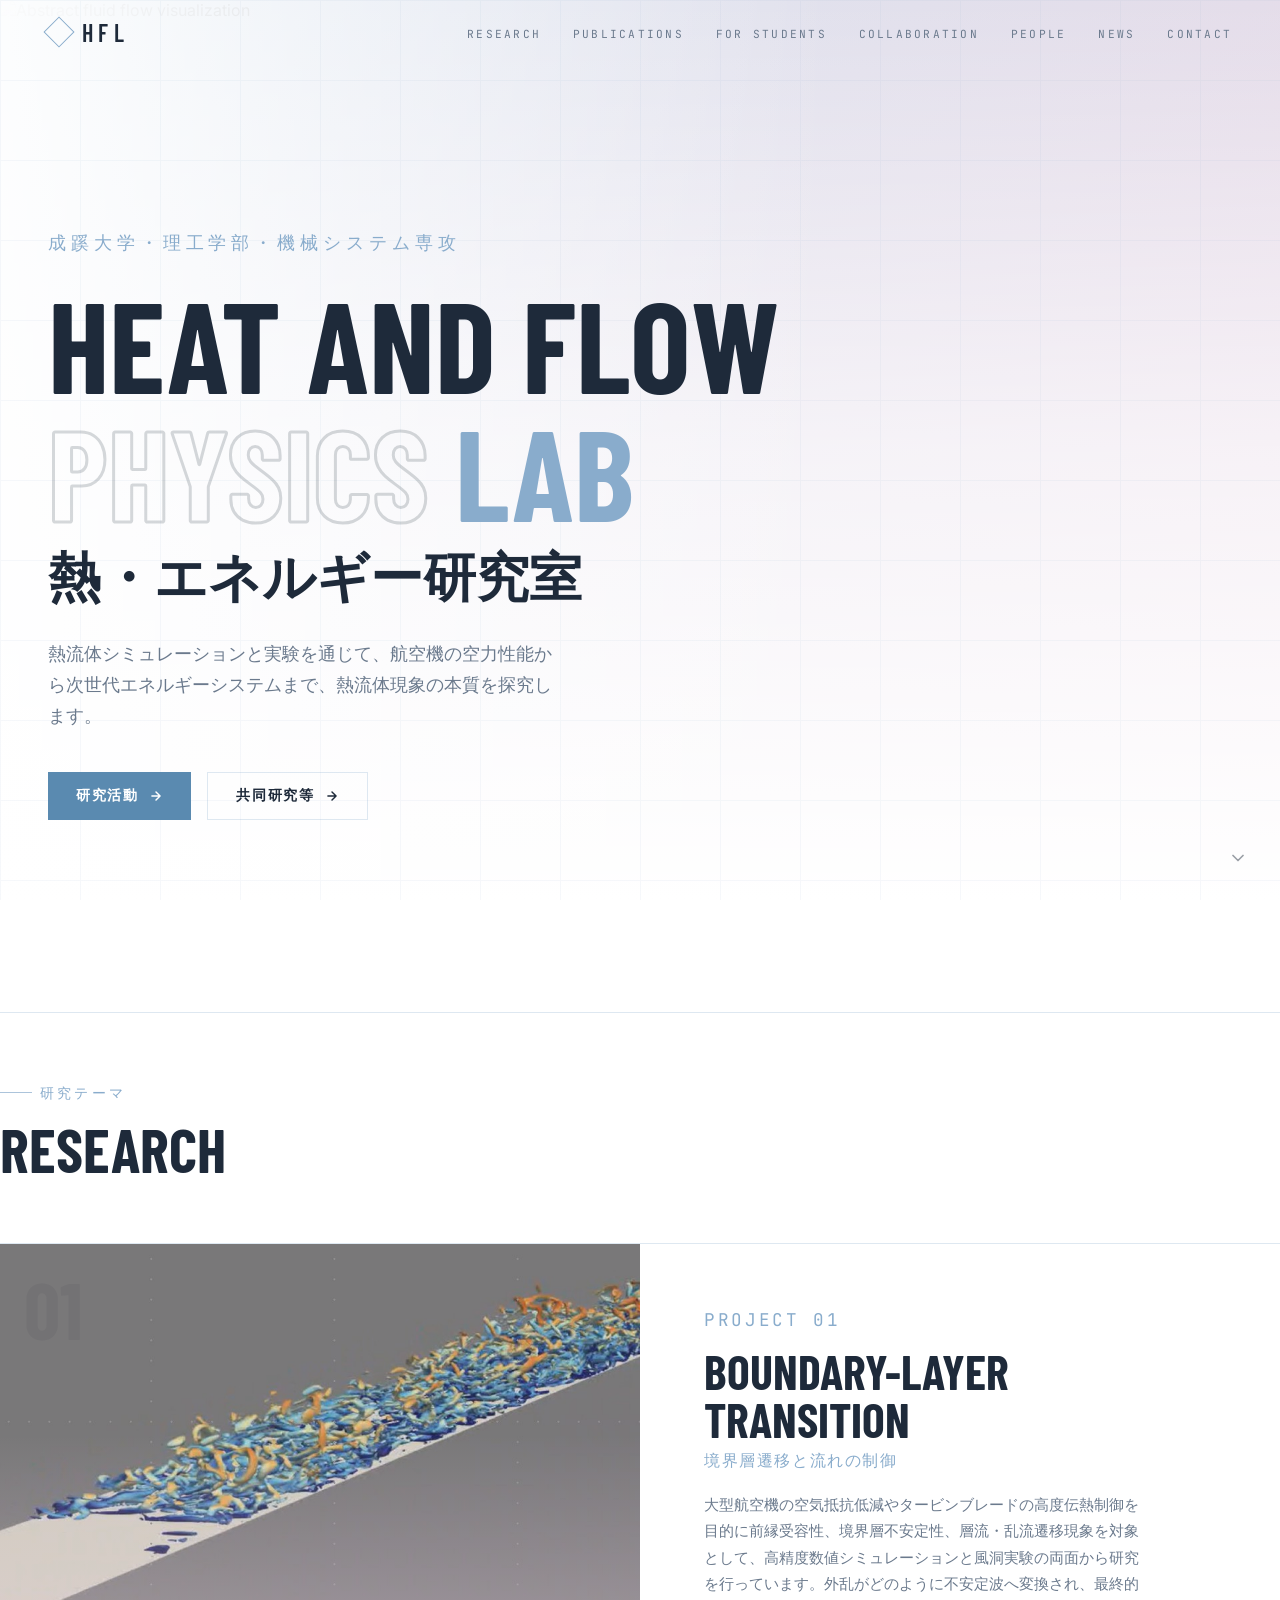
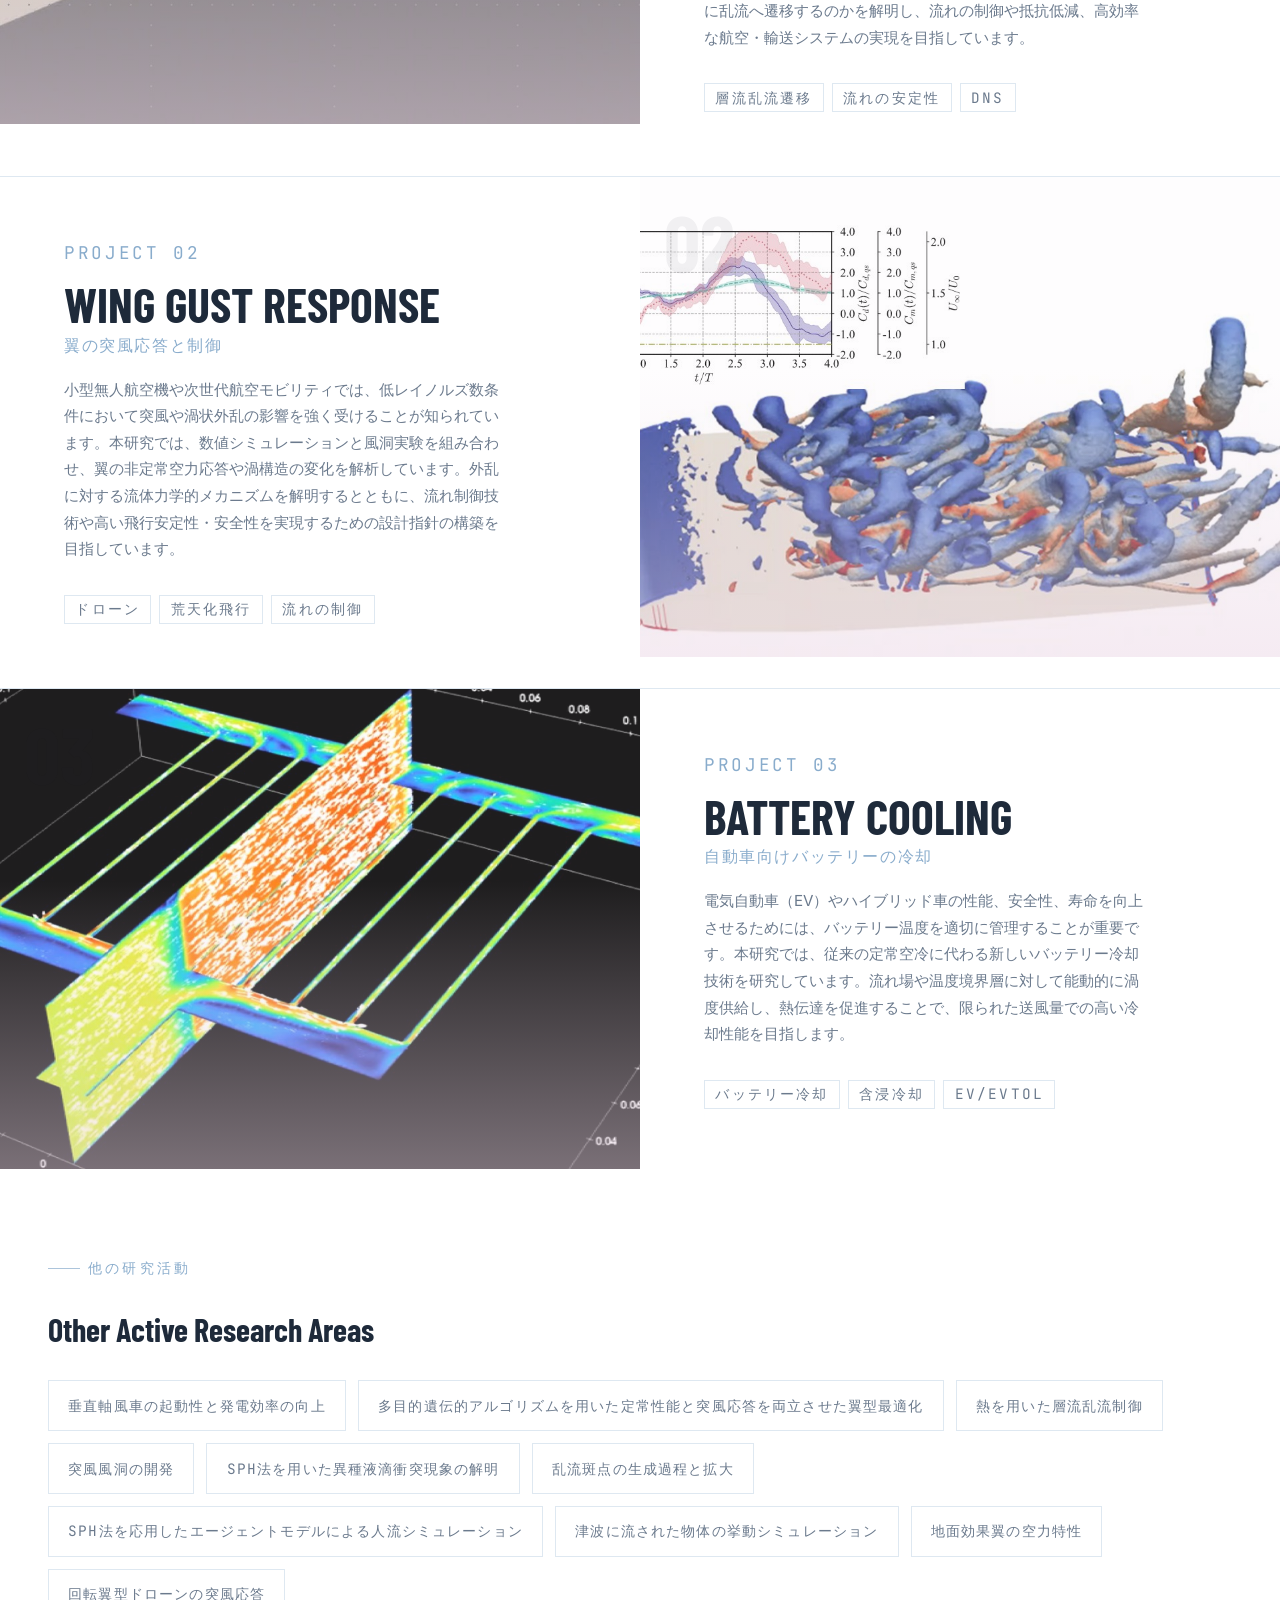
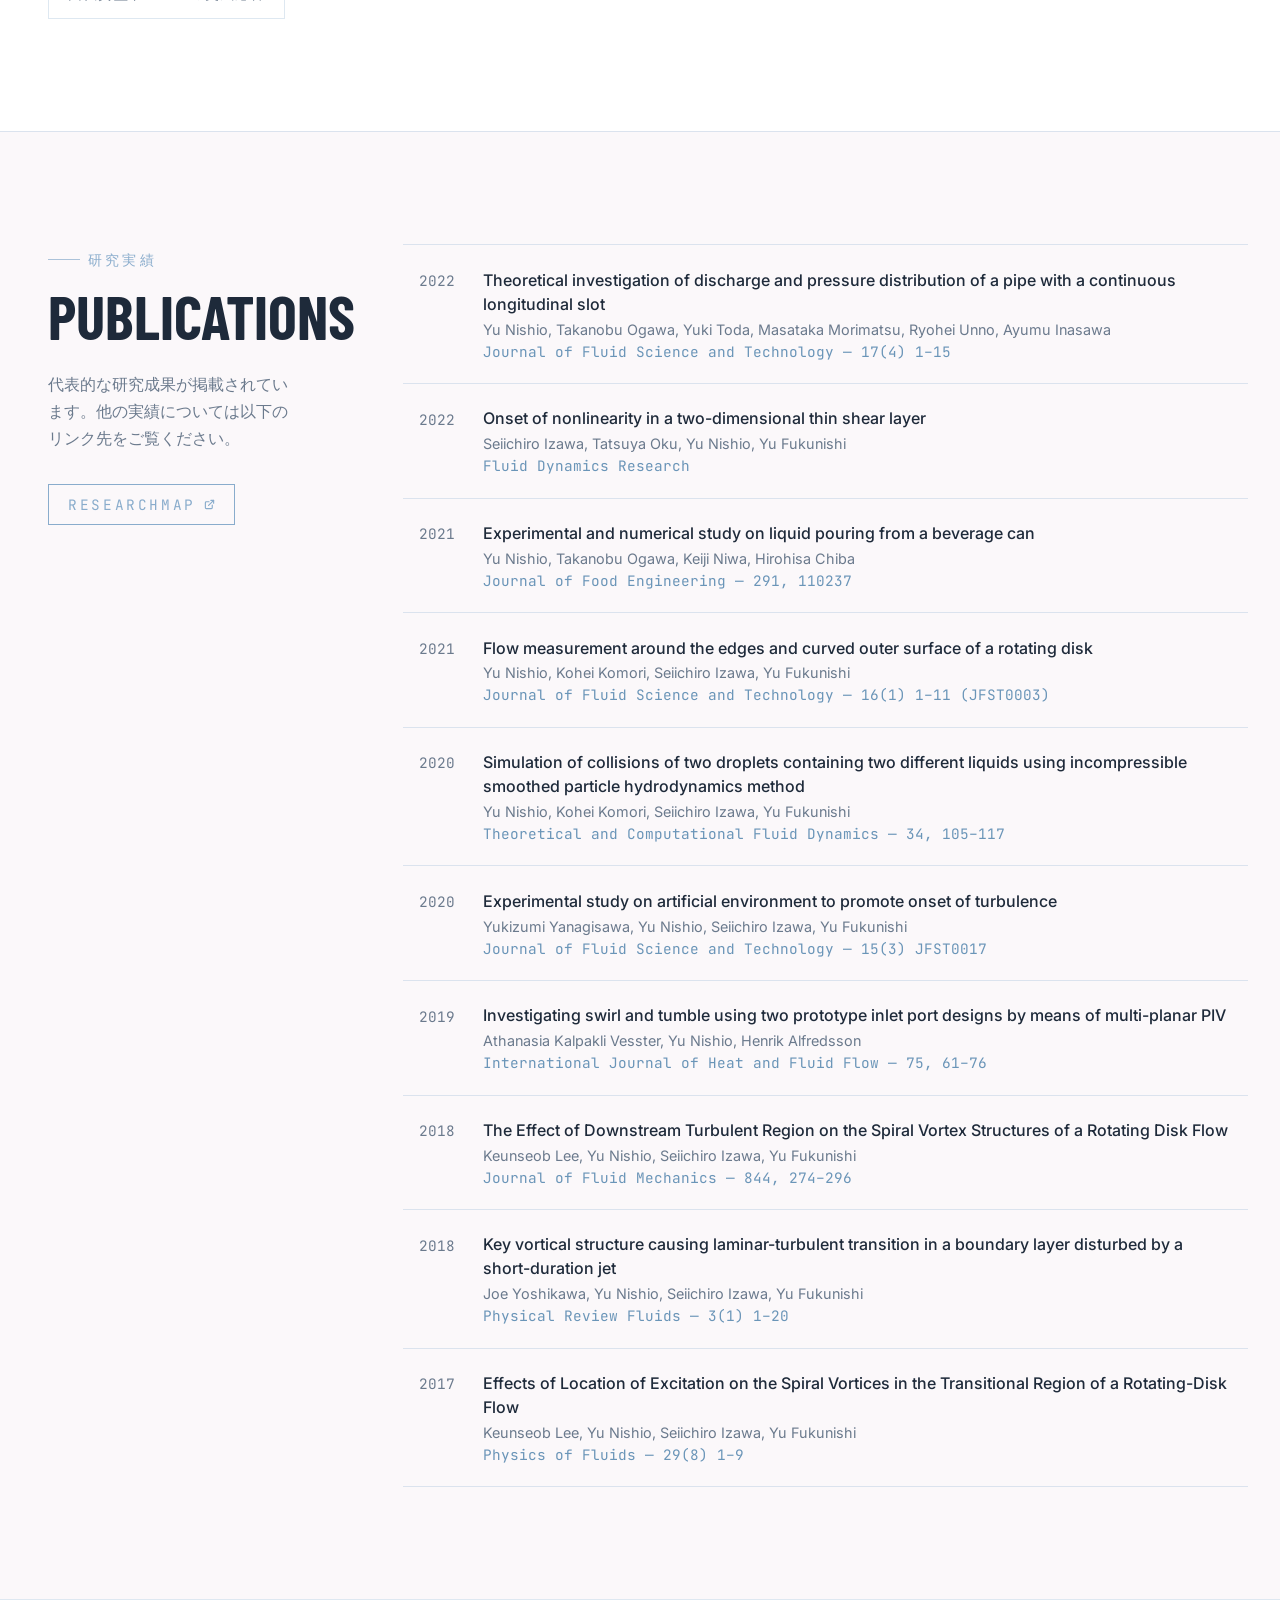
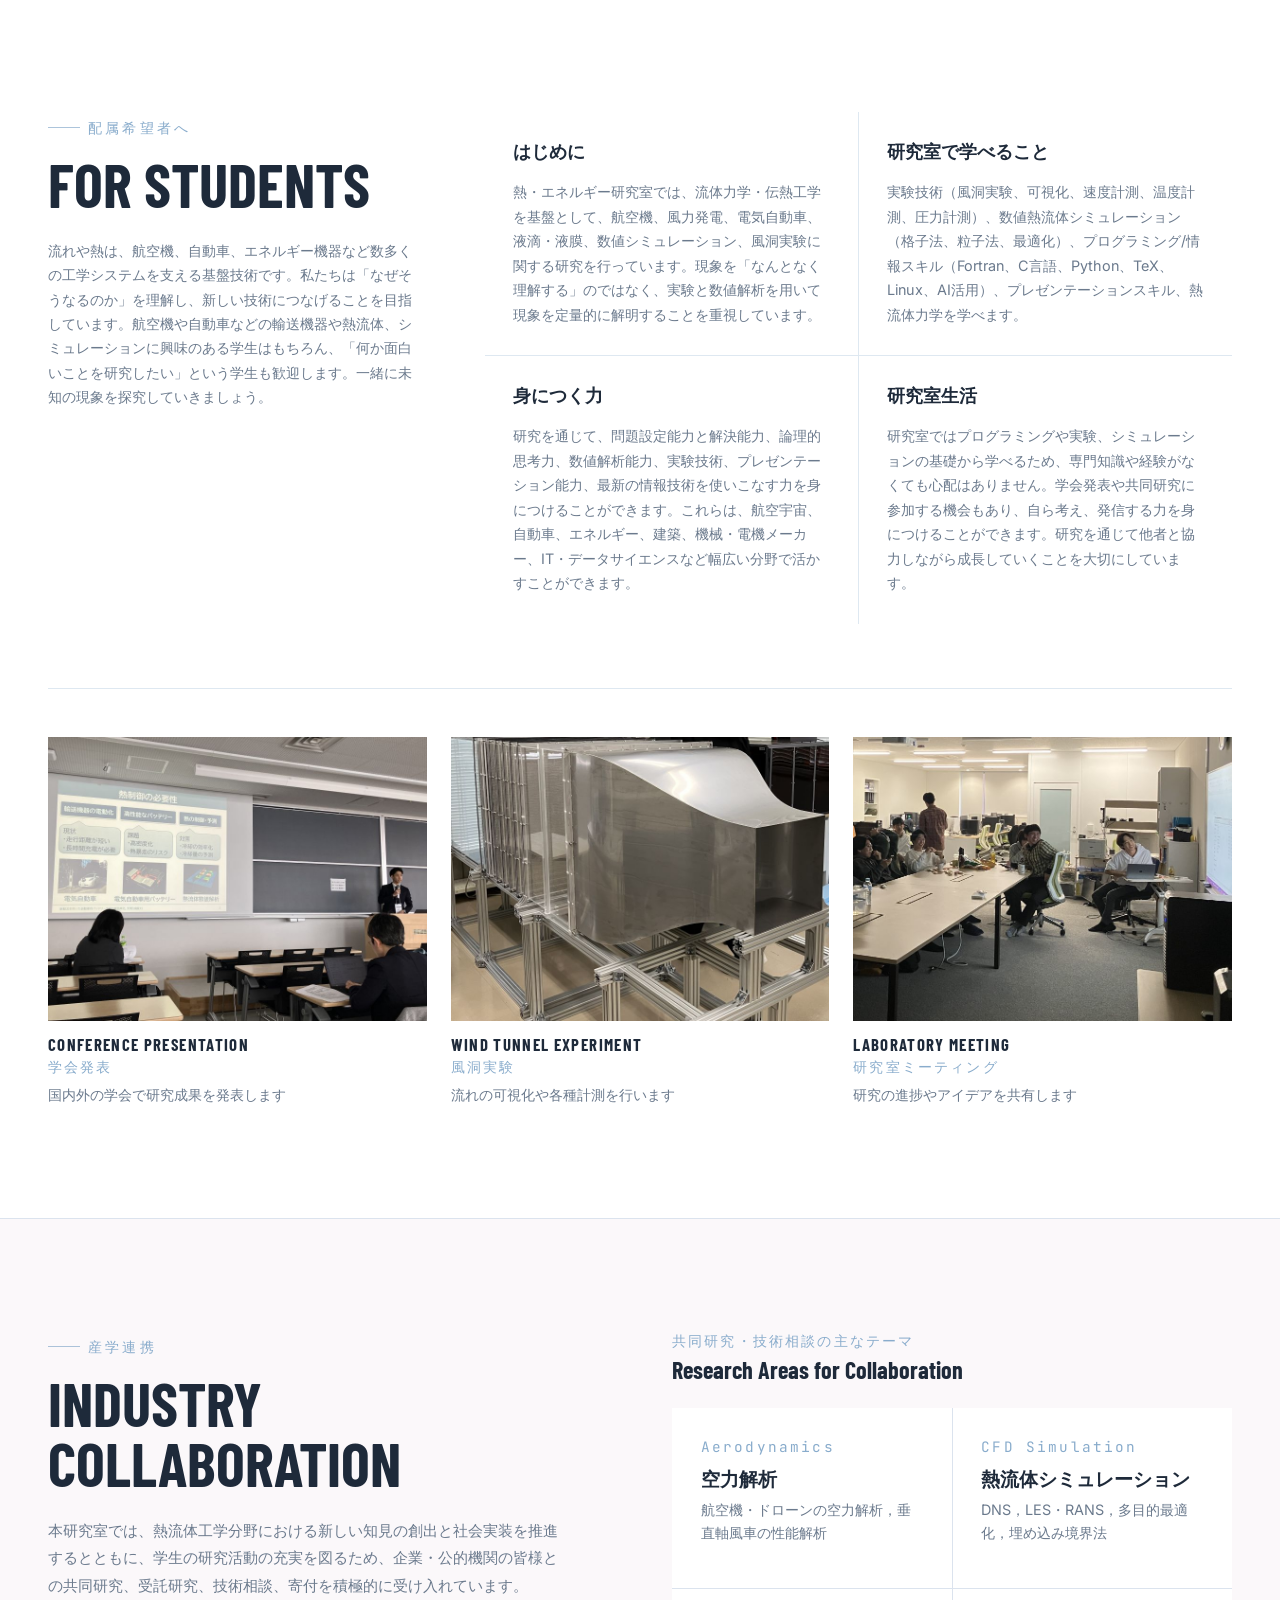
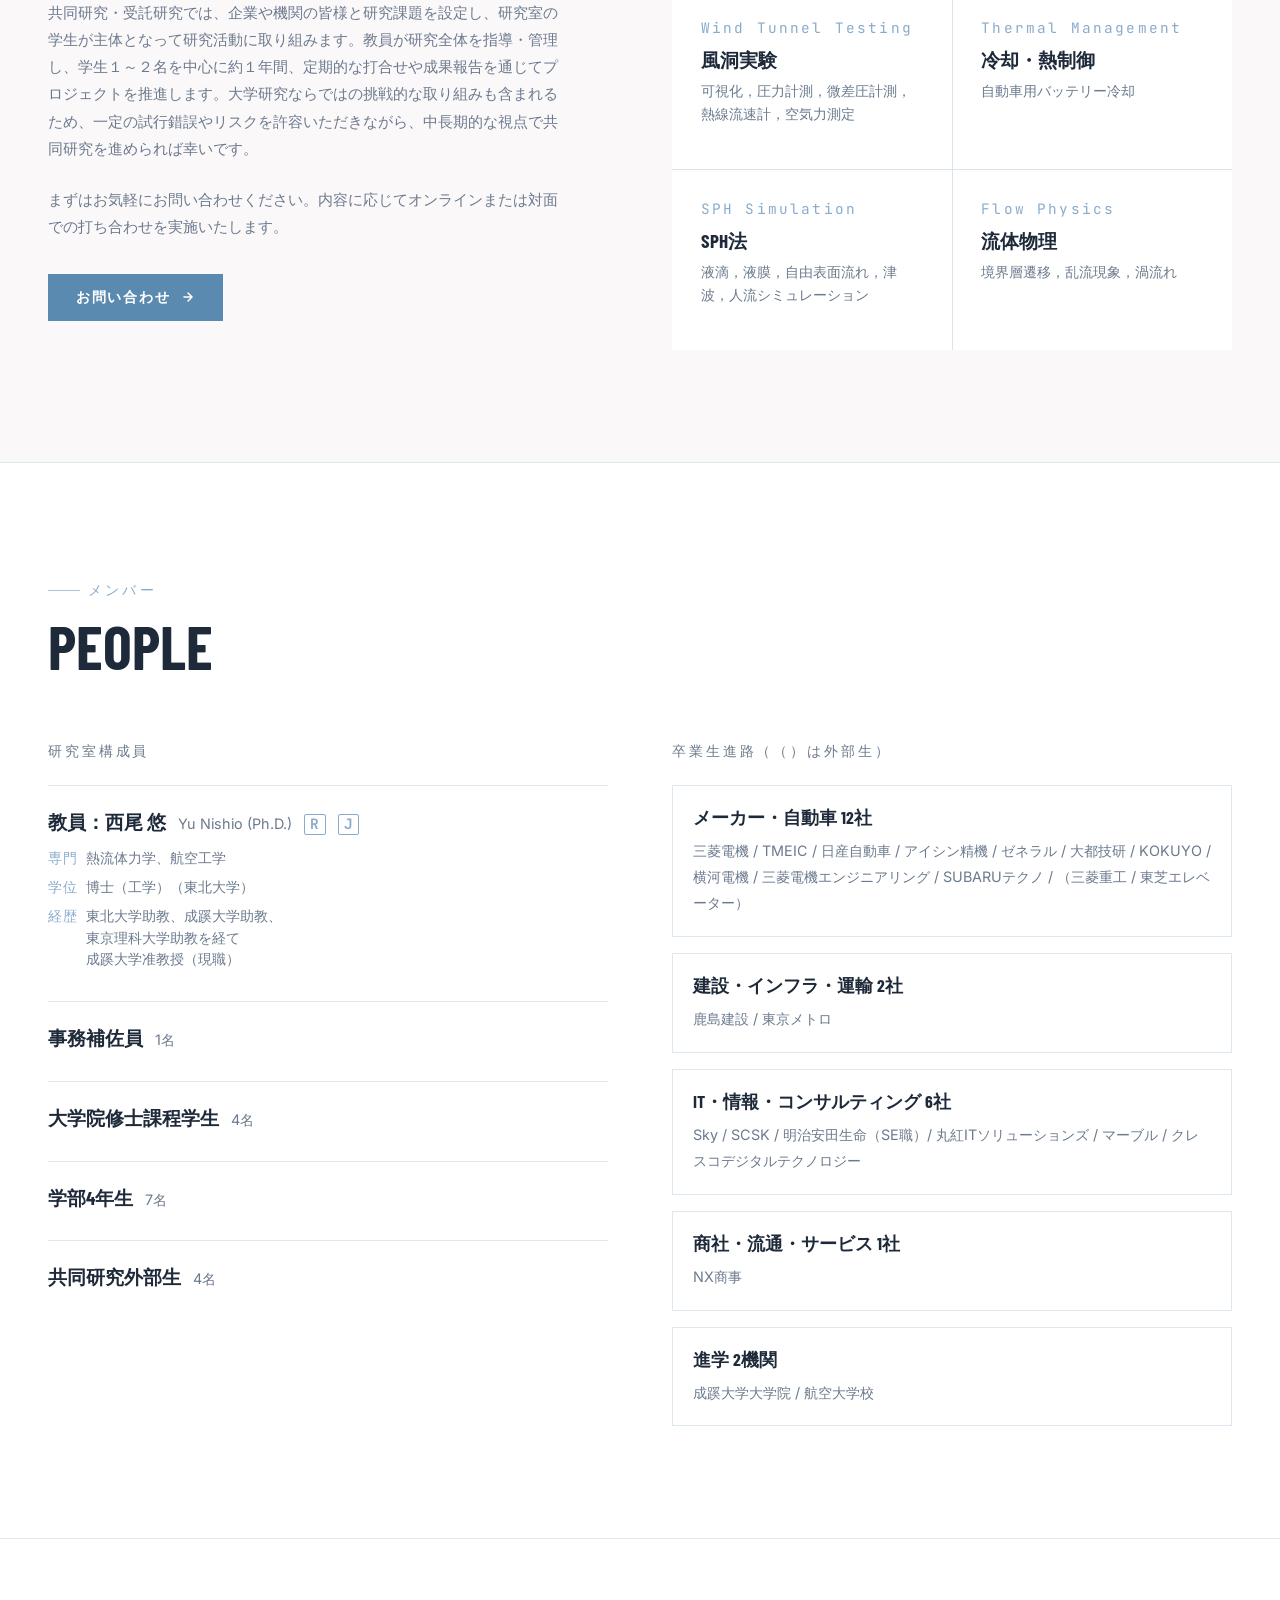
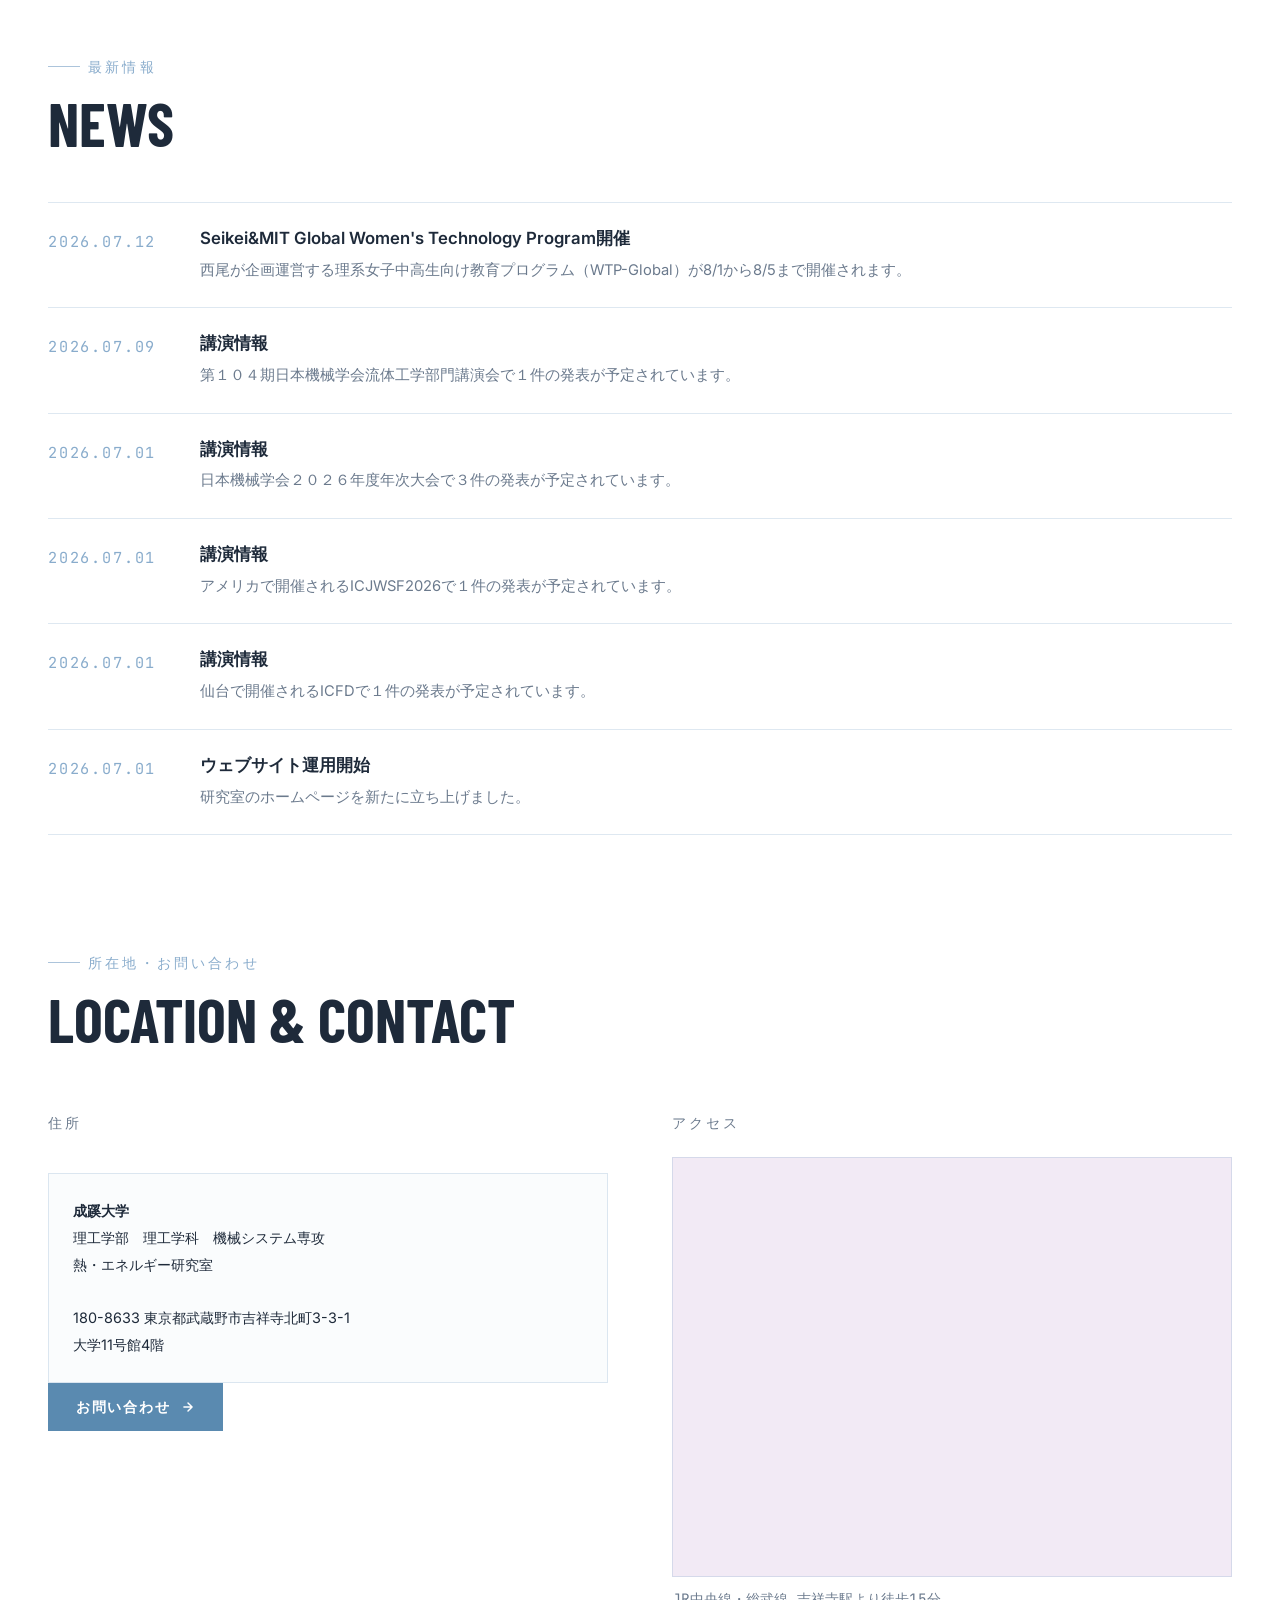
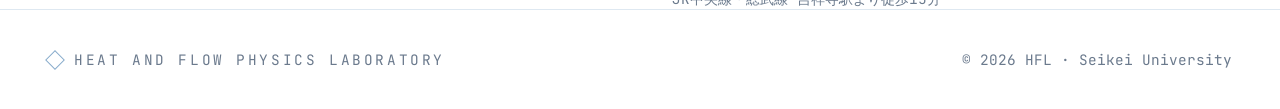
==== index.html @ 0d644a41 "Update index.html" ====
<!DOCTYPE html>
<html lang="ja">
<head>
<meta charset="UTF-8">
<!-- Google tag (gtag.js) -->
<script async src="https://www.googletagmanager.com/gtag/js?id=G-VKR7DMPNJD"></script>
<script>
  window.dataLayer = window.dataLayer || [];
  function gtag(){dataLayer.push(arguments);}
  gtag('js', new Date());

  gtag('config', 'G-VKR7DMPNJD');
</script>
<meta name="viewport" content="width=device-width, initial-scale=1.0">
<meta name="description"
content="成蹊大学理工学部機械システム専攻 熱・エネルギー研究室です。航空工学、境界層遷移、突風応答、バッテリー冷却、CFD、SPH法、風洞実験、熱流体工学に関する研究を行っています。">
<title>熱・エネルギー研究室 | 成蹊大学 理工学部 機械システム専攻</title>
<link rel="canonical" href="https://heatandflow-physics-lab.jp/">
<link rel="preconnect" href="https://fonts.googleapis.com">
<link rel="preconnect" href="https://fonts.gstatic.com" crossorigin>
<link href="https://fonts.googleapis.com/css2?family=Barlow+Condensed:wght@400;600;700;800&family=Inter:wght@300;400;500&family=JetBrains+Mono:wght@400;500&display=swap" rel="stylesheet">
<link rel="stylesheet" href="css/style.css">
<link rel="shortcut icon" href="img/favicon.ico">
<script type="application/ld+json">{"@context":"https://schema.org","@type":"ResearchOrganization","name":"Heat and Flow Physics Laboratory, Seikei University","url":"https://heatandflow-physics-lab.jp/","parentOrganization":{"@type":"CollegeOrUniversity","name":"Seikei University"},"address":{"@type":"PostalAddress","addressLocality":"Musashino","addressRegion":"Tokyo","postalCode":"180-8633","streetAddress":"3-3-1 Kichijoji Kitamachi"}}</script>
<meta property="og:type" content="website"><meta property="og:title" content="熱・エネルギー研究室 | 成蹊大学"><meta property="og:description" content="航空工学、境界層遷移、突風応答、バッテリー冷却、CFD、SPH法、風洞実験に関する研究を行っています。">
<meta property="og:url" content="https://heatandflow-physics-lab.jp/"><meta property="og:image" content="https://heatandflow-physics-lab.jp/img/ogp.jpg">
<meta name="twitter:card" content="summary_large_image">
</head>

<body>
<nav id="nav">
  <div class="nav-in">
    <a href="#hero" class="logo"><span class="logo-d"></span><span class="logo-t">HFL</span></a>
    <ul class="nav-ul">
      <li><a href="#projects">Research</a></li>
      <li><a href="#publications">Publications</a></li>
      <li><a href="#join">For Students</a></li>
      <li><a href="#industry">Collaboration</a></li>
      <li><a href="#members">People</a></li>
      <li><a href="#news">News</a></li>
      <li><a href="#location">Contact</a></li>
    </ul>
    <button class="burger" id="burger" aria-label="メニュー"><span></span><span></span><span></span></button>
  </div>
</nav>
<div id="mmenu">
  <a href="#projects">Research</a><a href="#publications">Publications</a><a href="#join">For Students</a><a href="#industry">Collaboration</a><a href="#members">People</a><a href="#news">News</a><a href="#location">Contact</a>
</div>
<section id="hero">
  <div class="h-bg"><img src="https://images.unsplash.com/photo-1710438399422-2fca27686bcd?w=2000&h=1200&fit=crop&auto=format" alt="Abstract fluid flow visualization"></div>
  <div class="h-ot"></div><div class="h-ol"></div><div class="h-grid"></div>
  <div class="h-cnt">
    <p class="h-dept">成蹊大学・理工学部・機械システム専攻</p>
    <h2 class="h-h1">Heat and Flow<br><span class="out">Physics</span> <span class="hi">Lab</span></h2>
    <h1 class="h-h2">熱・エネルギー研究室</h1>
    <p class="h-sub">熱流体シミュレーションと実験を通じて、航空機の空力性能から次世代エネルギーシステムまで、熱流体現象の本質を探究します。</p>
    <div class="h-btns">
      <a href="#projects" class="btn-p">研究活動<svg width="14" height="14" viewBox="0 0 24 24" fill="none" stroke="currentColor" stroke-width="2.5" stroke-linecap="round" stroke-linejoin="round"><path d="M5 12h14M12 5l7 7-7 7"/></svg></a>
      <a href="#industry" class="btn-o">共同研究等<svg width="14" height="14" viewBox="0 0 24 24" fill="none" stroke="currentColor" stroke-width="2.5" stroke-linecap="round" stroke-linejoin="round"><path d="M5 12h14M12 5l7 7-7 7"/></svg></a>
    </div>
  </div>
  <button class="h-scr" id="hscr" aria-label="scroll"><svg width="20" height="20" viewBox="0 0 24 24" fill="none" stroke="currentColor" stroke-width="2" stroke-linecap="round" stroke-linejoin="round"><path d="M6 9l6 6 6-6"/></svg></button>
</section>
<section id="projects">
  <div class="proj-hd wrap"><hr><span class="lbl">研究テーマ</span><h2 class="sh">Research</h2></div>
  <article class="project fi">
    <div class="p-img"><img src="img/research1-transition.jpg" alt="境界層遷移および前縁受容性に関する数値流体シミュレーション"><div class="p-ov"></div><span class="p-num">01</span></div>
    <div class="p-txt">
      <p class="p-lbl">Project 01</p><h3 class="p-ti">Boundary-Layer Transition</h3><p class="p-sub">境界層遷移と流れの制御</p>
      <p class="p-desc">大型航空機の空気抵抗低減やタービンブレードの高度伝熱制御を目的に前縁受容性、境界層不安定性、層流・乱流遷移現象を対象として、高精度数値シミュレーションと風洞実験の両面から研究を行っています。外乱がどのように不安定波へ変換され、最終的に乱流へ遷移するのかを解明し、流れの制御や抵抗低減、高効率な航空・輸送システムの実現を目指しています。</p>
      <div class="p-tags"><span class="p-tag">層流乱流遷移</span><span class="p-tag">流れの安定性</span><span class="p-tag">DNS</span></div>
    </div>
  </article>
  <article class="project alt fi">
    <div class="p-img"><img src="img/research2-gust.jpg" alt="翼の突風応答に関する風洞実験およびCFD解析"><div class="p-ov"></div><span class="p-num">02</span></div>
    <div class="p-txt">
      <p class="p-lbl">Project 02</p><h3 class="p-ti">Wing Gust Response</h3><p class="p-sub">翼の突風応答と制御</p>
      <p class="p-desc">小型無人航空機や次世代航空モビリティでは、低レイノルズ数条件において突風や渦状外乱の影響を強く受けることが知られています。本研究では、数値シミュレーションと風洞実験を組み合わせ、翼の非定常空力応答や渦構造の変化を解析しています。外乱に対する流体力学的メカニズムを解明するとともに、流れ制御技術や高い飛行安定性・安全性を実現するための設計指針の構築を目指しています。</p>
      <div class="p-tags"><span class="p-tag">ドローン</span><span class="p-tag">荒天化飛行</span><span class="p-tag">流れの制御</span></div>
    </div>
  </article>
  <article class="project fi">
    <div class="p-img"><img src="img/research3-battery.jpg" alt="自動車用バッテリー冷却に関する熱流体シミュレーション"><div class="p-ov"></div><span class="p-num">03</span></div>
    <div class="p-txt">
      <p class="p-lbl">Project 03</p><h3 class="p-ti">Battery Cooling</h3><p class="p-sub">自動車向けバッテリーの冷却</p>
      <p class="p-desc">電気自動車（EV）やハイブリッド車の性能、安全性、寿命を向上させるためには、バッテリー温度を適切に管理することが重要です。本研究では、従来の定常空冷に代わる新しいバッテリー冷却技術を研究しています。流れ場や温度境界層に対して能動的に渦度供給し、熱伝達を促進することで、限られた送風量での高い冷却性能を目指します。</p>
      <div class="p-tags"><span class="p-tag">バッテリー冷却</span><span class="p-tag">含浸冷却</span><span class="p-tag">EV/eVTOL</span></div>
    </div>
  </article>
  <div class="wrap"><div class="research-more">
  <span class="lbl">他の研究活動</span><h3 class="sub-head">Other Active Research Areas</h3>
  <div class="research-grid">
    <div class="research-tag">垂直軸風車の起動性と発電効率の向上</div>
    <div class="research-tag">多目的遺伝的アルゴリズムを用いた定常性能と突風応答を両立させた翼型最適化</div>
    <div class="research-tag">熱を用いた層流乱流制御</div>
    <div class="research-tag">突風風洞の開発</div>
    <div class="research-tag">SPH法を用いた異種液滴衝突現象の解明</div>
    <div class="research-tag">乱流斑点の生成過程と拡大</div>
    <div class="research-tag">SPH法を応用したエージェントモデルによる人流シミュレーション</div>
    <div class="research-tag">津波に流された物体の挙動シミュレーション</div>
    <div class="research-tag">地面効果翼の空力特性</div>
    <div class="research-tag">回転翼型ドローンの突風応答</div>
  </div></div>
</section>
<section id="publications">
  <div class="wrap">
    <div class="pub-lay">
      <div class="pub-aside"><span class="lbl">研究実績</span><h2 class="sh">Publications</h2><p>代表的な研究成果が掲載されています。他の実績については以下のリンク先をご覧ください。</p><a href="https://researchmap.jp/7000007029/" target="_blank" rel="noopener noreferrer" class="btn-a">Researchmap <svg width="11" height="11" viewBox="0 0 24 24" fill="none" stroke="currentColor" stroke-width="2.5" stroke-linecap="round" stroke-linejoin="round"><path d="M18 13v6a2 2 0 01-2 2H5a2 2 0 01-2-2V8a2 2 0 012-2h6"/><polyline points="15 3 21 3 21 9"/><line x1="10" y1="14" x2="21" y2="3"/></svg></a></div>
      <div>
        <div class="pub-item fi"><span class="pub-yr">2022</span><div><p class="pub-ti">Theoretical investigation of discharge and pressure distribution of a pipe with a continuous longitudinal slot</p><p class="pub-au">Yu Nishio, Takanobu Ogawa, Yuki Toda, Masataka Morimatsu, Ryohei Unno, Ayumu Inasawa</p><p class="pub-jo">Journal of Fluid Science and Technology &mdash; 17(4) 1&ndash;15</p></div></div>
        <div class="pub-item fi"><span class="pub-yr">2022</span><div><p class="pub-ti">Onset of nonlinearity in a two-dimensional thin shear layer</p><p class="pub-au">Seiichiro Izawa, Tatsuya Oku, Yu Nishio, Yu Fukunishi</p><p class="pub-jo">Fluid Dynamics Research</p></div></div>
        <div class="pub-item fi"><span class="pub-yr">2021</span><div><p class="pub-ti">Experimental and numerical study on liquid pouring from a beverage can</p><p class="pub-au">Yu Nishio, Takanobu Ogawa, Keiji Niwa, Hirohisa Chiba</p><p class="pub-jo">Journal of Food Engineering &mdash; 291, 110237</p></div></div>
        <div class="pub-item fi"><span class="pub-yr">2021</span><div><p class="pub-ti">Flow measurement around the edges and curved outer surface of a rotating disk</p><p class="pub-au">Yu Nishio, Kohei Komori, Seiichiro Izawa, Yu Fukunishi</p><p class="pub-jo">Journal of Fluid Science and Technology &mdash; 16(1) 1&ndash;11 (JFST0003)</p></div></div>
        <div class="pub-item fi"><span class="pub-yr">2020</span><div><p class="pub-ti">Simulation of collisions of two droplets containing two different liquids using incompressible smoothed particle hydrodynamics method</p><p class="pub-au">Yu Nishio, Kohei Komori, Seiichiro Izawa, Yu Fukunishi</p><p class="pub-jo">Theoretical and Computational Fluid Dynamics &mdash; 34, 105&ndash;117</p></div></div>
        <div class="pub-item fi"><span class="pub-yr">2020</span><div><p class="pub-ti">Experimental study on artificial environment to promote onset of turbulence</p><p class="pub-au">Yukizumi Yanagisawa, Yu Nishio, Seiichiro Izawa, Yu Fukunishi</p><p class="pub-jo">Journal of Fluid Science and Technology &mdash; 15(3) JFST0017</p></div></div>
        <div class="pub-item fi"><span class="pub-yr">2019</span><div><p class="pub-ti">Investigating swirl and tumble using two prototype inlet port designs by means of multi-planar PIV</p><p class="pub-au">Athanasia Kalpakli Vesster, Yu Nishio, Henrik Alfredsson</p><p class="pub-jo">International Journal of Heat and Fluid Flow &mdash; 75, 61&ndash;76</p></div></div>
        <div class="pub-item fi"><span class="pub-yr">2018</span><div><p class="pub-ti">The Effect of Downstream Turbulent Region on the Spiral Vortex Structures of a Rotating Disk Flow</p><p class="pub-au">Keunseob Lee, Yu Nishio, Seiichiro Izawa, Yu Fukunishi</p><p class="pub-jo">Journal of Fluid Mechanics &mdash; 844, 274&ndash;296</p></div></div>
        <div class="pub-item fi"><span class="pub-yr">2018</span><div><p class="pub-ti">Key vortical structure causing laminar-turbulent transition in a boundary layer disturbed by a short-duration jet</p><p class="pub-au">Joe Yoshikawa, Yu Nishio, Seiichiro Izawa, Yu Fukunishi</p><p class="pub-jo">Physical Review Fluids &mdash; 3(1) 1&ndash;20</p></div></div>
        <div class="pub-item fi"><span class="pub-yr">2017</span><div><p class="pub-ti">Effects of Location of Excitation on the Spiral Vortices in the Transitional Region of a Rotating-Disk Flow</p><p class="pub-au">Keunseob Lee, Yu Nishio, Seiichiro Izawa, Yu Fukunishi</p><p class="pub-jo">Physics of Fluids &mdash; 29(8) 1&ndash;9</p></div></div>
      </div>
    </div>
  </div>
</section>
<section id="join">
  <div class="wrap">
    <div class="join-lay">
      <div class="join-aside"><span class="lbl">配属希望者へ</span><h2 class="sh">For Students</h2><p>流れや熱は、航空機、自動車、エネルギー機器など数多くの工学システムを支える基盤技術です。私たちは「なぜそうなるのか」を理解し、新しい技術につなげることを目指しています。航空機や自動車などの輸送機器や熱流体、シミュレーションに興味のある学生はもちろん、「何か面白いことを研究したい」という学生も歓迎します。一緒に未知の現象を探究していきましょう。</p></div>
      <div class="pos-grid">
        <div class="pos-card fi"><div class="pos-hd"><span class="pos-ti">はじめに</span></div><p class="pos-desc">熱・エネルギー研究室では、流体力学・伝熱工学を基盤として、航空機、風力発電、電気自動車、液滴・液膜、数値シミュレーション、風洞実験に関する研究を行っています。現象を「なんとなく理解する」のではなく、実験と数値解析を用いて現象を定量的に解明することを重視しています。</p></div>
        <div class="pos-card fi"><div class="pos-hd"><span class="pos-ti">研究室で学べること</span></div><p class="pos-desc">実験技術（風洞実験、可視化、速度計測、温度計測、圧力計測）、数値熱流体シミュレーション（格子法、粒子法、最適化）、プログラミング/情報スキル（Fortran、C言語、Python、TeX、Linux、AI活用）、プレゼンテーションスキル、熱流体力学を学べます。</p></div>
        <div class="pos-card fi"><div class="pos-hd"><span class="pos-ti">身につく力</span></div><p class="pos-desc">研究を通じて、問題設定能力と解決能力、論理的思考力、数値解析能力、実験技術、プレゼンテーション能力、最新の情報技術を使いこなす力を身につけることができます。これらは、航空宇宙、自動車、エネルギー、建築、機械・電機メーカー、IT・データサイエンスなど幅広い分野で活かすことができます。</p></div>
        <div class="pos-card fi"><div class="pos-hd"><span class="pos-ti">研究室生活</span></div><p class="pos-desc">研究室ではプログラミングや実験、シミュレーションの基礎から学べるため、専門知識や経験がなくても心配はありません。学会発表や共同研究に参加する機会もあり、自ら考え、発信する力を身につけることができます。研究を通じて他者と協力しながら成長していくことを大切にしています。</p></div>
      </div>
    </div>

    <!-- 研究室の様子 写真ギャラリー -->
    <div class="lab-gallery fi">
      <div class="lab-photo-grid">

        <figure class="lab-photo-item fi">
          <div class="lab-photo-wrap">
            <img src="img/for-student1.JPG" alt="国内学会での研究発表">
          </div>
          <figcaption class="lab-photo-caption">
            <p class="lab-photo-en">Conference Presentation</p>
            <p class="lab-photo-ja">学会発表</p>
            <p class="lab-photo-desc">国内外の学会で研究成果を発表します</p>
          </figcaption>
        </figure>

        <figure class="lab-photo-item fi">
          <div class="lab-photo-wrap">
            <img src="img/for-student2.JPG" alt="風洞実験の様子">
          </div>
          <figcaption class="lab-photo-caption">
            <p class="lab-photo-en">Wind Tunnel Experiment</p>
            <p class="lab-photo-ja">風洞実験</p>
            <p class="lab-photo-desc">流れの可視化や各種計測を行います</p>
          </figcaption>
        </figure>

        <figure class="lab-photo-item fi">
          <div class="lab-photo-wrap">
            <img src="img/for-student3.JPG" alt="研究室ミーティングの様子">
          </div>
          <figcaption class="lab-photo-caption">
            <p class="lab-photo-en">Laboratory Meeting</p>
            <p class="lab-photo-ja">研究室ミーティング</p>
            <p class="lab-photo-desc">
              研究の進捗やアイデアを共有します
            </p>
          </figcaption>
        </figure>

      </div>
    </div>

  </div>
</section>
<section id="industry">
  <div class="wrap">
    <div class="ind-lay">

      <div class="ind-txt">
        <span class="lbl">産学連携</span>
        <h2 class="sh">Industry<br>Collaboration</h2>

        <p>
         本研究室では、熱流体工学分野における新しい知見の創出と社会実装を推進するとともに、学生の研究活動の充実を図るため、企業・公的機関の皆様との共同研究、受託研究、技術相談、寄付を積極的に受け入れています。<br>
         共同研究・受託研究では、企業や機関の皆様と研究課題を設定し、研究室の学生が主体となって研究活動に取り組みます。教員が研究全体を指導・管理し、学生１～２名を中心に約１年間、定期的な打合せや成果報告を通じてプロジェクトを推進します。大学研究ならではの挑戦的な取り組みも含まれるため、一定の試行錯誤やリスクを許容いただきながら、中長期的な視点で共同研究を進められば幸いです。
        </p>
        <p>
          まずはお気軽にお問い合わせください。内容に応じてオンラインまたは対面での打ち合わせを実施いたします。
        </p>
        <a href="https://forms.cloud.microsoft/r/icTdxnMTdG" class="btn-p">
          お問い合わせ
          <svg width="14" height="14" viewBox="0 0 24 24" fill="none"
               stroke="currentColor" stroke-width="2.5"
               stroke-linecap="round" stroke-linejoin="round">
            <path d="M5 12h14M12 5l7 7-7 7"/>
          </svg>
        </a>
      </div>
  <div class="industry-services">

  <div class="industry-services-head">
    <span>共同研究・技術相談の主なテーマ</span>
    <h3>Research Areas for Collaboration</h3>
  </div>
      <div class="industry-grid">
        <div class="industry-card"><span class="industry-num">Aerodynamics</span><h3>空力解析</h3><p>航空機・ドローンの空力解析，垂直軸風車の性能解析</p></div>
        <div class="industry-card"><span class="industry-num">CFD Simulation</span><h3>熱流体シミュレーション</h3><p>DNS，LES・RANS，多目的最適化，埋め込み境界法</p></div>
        <div class="industry-card"><span class="industry-num">Wind Tunnel Testing</span><h3>風洞実験</h3><p>可視化，圧力計測，微差圧計測，熱線流速計，空気力測定</p></div>
        <div class="industry-card"><span class="industry-num">Thermal Management</span><h3>冷却・熱制御</h3><p>自動車用バッテリー冷却</p></div>
        <div class="industry-card"><span class="industry-num">SPH Simulation</span><h3>SPH法</h3><p>液滴，液膜，自由表面流れ，津波，人流シミュレーション</p></div>
        <div class="industry-card"><span class="industry-num">Flow Physics</span><h3>流体物理</h3><p>境界層遷移，乱流現象，渦流れ</p></div>

      </div>
    </div>

    </div>
  </div>
</section>
<section id="members">
  <div class="wrap">
    <span class="lbl">メンバー</span>
    <h2 class="sh">People</h2>
    <div class="con-lay">
      <div>
        <p class="fac-lbl">研究室構成員</p>
        <div class="fac-it fi">
          <div class="fac-nr">
            <span class="fac-n">教員：西尾 悠</span>
            <span class="fac-nj">Yu Nishio (Ph.D.)</span>
            <a href="https://researchmap.jp/7000007029/?lang=japanese" target="_blank" rel="noopener noreferrer" class="fac-link">R</a>
            <a href="https://jglobal.jst.go.jp/detail/?JGLOBAL_ID=201401099923658135&t=1" target="_blank" rel="noopener noreferrer" class="fac-link">J</a>
          </div>
          <div class="fac-r">
            <div class="fac-row"><span class="fac-label">専門</span><span>熱流体力学、航空工学</span></div>
            <div class="fac-row"><span class="fac-label">学位</span><span>博士（工学）（東北大学）</span></div>
          </div>
          <div class="fac-row">
            <span class="fac-label">経歴</span>
            <span class="fac-value">東北大学助教、成蹊大学助教、<br>東京理科大学助教を経て<br><span class="nowrap">成蹊大学准教授（現職）</span></span>
          </div>
        </div>
        <div class="fac-it fi"><div class="fac-nr"><span class="fac-n">事務補佐員</span><span class="fac-nj">1名</span></div></div>
        <div class="fac-it fi"><div class="fac-nr"><span class="fac-n">大学院修士課程学生</span><span class="fac-nj">4名</span></div></div>
        <div class="fac-it fi"><div class="fac-nr"><span class="fac-n">学部4年生</span><span class="fac-nj">7名</span></div></div>
        <div class="fac-it fi"><div class="fac-nr"><span class="fac-n">共同研究外部生</span><span class="fac-nj">4名</span></div></div>
      </div>
      <div>
        <p class="map-lbl">卒業生進路（（）は外部生）</p>
        <div class="career-box fi">
          <div class="career-group"><h4>メーカー・自動車 12社</h4><p>三菱電機 / TMEIC / 日産自動車 / アイシン精機 / ゼネラル / 大都技研 / KOKUYO / 横河電機 / 三菱電機エンジニアリング / SUBARUテクノ / （三菱重工 / 東芝エレベーター）</p></div>
          <div class="career-group"><h4>建設・インフラ・運輸 2社</h4><p>鹿島建設 / 東京メトロ</p></div>
          <div class="career-group"><h4>IT・情報・コンサルティング 6社</h4><p>Sky / SCSK / 明治安田生命（SE職）/ 丸紅ITソリューションズ / マーブル / クレスコデジタルテクノロジー</p></div>
          <div class="career-group"><h4>商社・流通・サービス 1社</h4><p>NX商事</p></div>
          <div class="career-group"><h4>進学 2機関</h4><p>成蹊大学大学院 / 航空大学校</p></div>
        </div>
      </div>
    </div>
  </div>
</section>

<section id="news">
  <div class="wrap">

    <div class="news-head">
      <span class="lbl">最新情報</span>
      <h2 class="sh">News</h2>
    </div>
    <div class="news-list">

      <article class="news-item fi">
        <time class="news-date" datetime="2026-07-12">2026.07.12</time><div class="news-content">
          <h3>Seikei&MIT Global Women's Technology Program開催</h3>
          <p>西尾が企画運営する理系女子中高生向け教育プログラム（WTP-Global）が8/1から8/5まで開催されます。</p></div>
      </article>

      <article class="news-item fi">
        <time class="news-date" datetime="2026-07-09">2026.07.09</time><div class="news-content">
          <h3>講演情報</h3>
          <p>第１０４期日本機械学会流体工学部門講演会で１件の発表が予定されています。</p></div>
      </article>

      <article class="news-item fi">
        <time class="news-date" datetime="2026-07-01">2026.07.01</time><div class="news-content">
          <h3>講演情報</h3>
          <p>日本機械学会２０２６年度年次大会で３件の発表が予定されています。</p></div>
      </article>

      <article class="news-item fi">
        <time class="news-date" datetime="2026-07-01">2026.07.01</time><div class="news-content">
          <h3>講演情報</h3>
          <p>アメリカで開催されるICJWSF2026で１件の発表が予定されています。</p></div>
      </article>

      <article class="news-item fi">
        <time class="news-date" datetime="2026-07-01">2026.07.01</time><div class="news-content">
          <h3>講演情報</h3>
          <p>仙台で開催されるICFDで１件の発表が予定されています。</p></div>
      </article>
    
      <article class="news-item fi">
        <time class="news-date" datetime="2026-07-01">2026.07.01</time><div class="news-content">
          <h3>ウェブサイト運用開始</h3>
          <p>研究室のホームページを新たに立ち上げました。</p></div>
      </article>
    </div>
  </div>
</section>


<section id="location">
  <div class="wrap">
    <span class="lbl">所在地・お問い合わせ</span>
    <h2 class="sh">Location & Contact</h2>
    <div class="con-lay">
      <div>
        <p class="fac-lbl">住所</p>
        <div class="aff fi">
          <p><strong>成蹊大学</strong><br>理工学部&emsp;理工学科&emsp;機械システム専攻<br>熱・エネルギー研究室<br><br>180-8633 東京都武蔵野市吉祥寺北町3-3-1<br>大学11号館4階</p>
        </div>

        <a href="https://forms.cloud.microsoft/r/icTdxnMTdG" class="btn-p">
          お問い合わせ
          <svg width="14" height="14" viewBox="0 0 24 24" fill="none"
               stroke="currentColor" stroke-width="2.5"
               stroke-linecap="round" stroke-linejoin="round">
            <path d="M5 12h14M12 5l7 7-7 7"/>
          </svg>
        </a>
      </div>
      <div>
        <p class="map-lbl">アクセス</p>
        <div class="map-f">
          <iframe title="Seikei University" src="https://maps.google.com/maps?q=成蹊大学,東京都武蔵野市吉祥寺北町3-3-1&output=embed&hl=ja" allowfullscreen loading="lazy" referrerpolicy="no-referrer-when-downgrade"></iframe>
        </div>
        <p class="map-cap">JR中央線・総武線 吉祥寺駅より徒歩15分</p>
      </div>
    </div>
  </div>
</section>
<footer><div class="wrap"><div class="ft-in"><div class="ft-logo"><span class="ft-d"></span><span class="ft-n">Heat and Flow Physics Laboratory</span></div><span class="ft-c">&copy; 2026 HFL &middot; Seikei University</span></div></div></footer>
<script src="js/main.js"></script>
</body>
</html>
---- css/style.css ----
*,*::before,*::after{box-sizing:border-box;margin:0;padding:0}
html{scroll-behavior:smooth}
body{background:#ffffff;color:#1e2a3a;font-family:'Inter',sans-serif;-webkit-font-smoothing:antialiased;overflow-x:hidden}
a{color:inherit;text-decoration:none}
button{background:none;border:none;cursor:pointer;color:inherit;font:inherit}
img{display:block;max-width:100%}
ul{list-style:none}
:root{--bg:#ffffff;--card:#f2eaf5;--pri:#5a8ab0;--acc:#89ACCC;--tx:#1e2a3a;--mu:#6b7a8d;--br:rgba(137,172,204,.28)}
.wrap{max-width:1280px;margin:0 auto;padding:0 2rem}
@media(min-width:1024px){.wrap{padding:0 3rem}}
.lbl{display:inline-flex;align-items:center;gap:.5rem;font-family:'JetBrains Mono',monospace;font-size:.9rem;letter-spacing:.22em;text-transform:uppercase;color:var(--acc);margin-bottom:1rem}
.lbl::before{content:'';display:block;width:2rem;height:1px;background:var(--acc);opacity:.7}
.sh{font-family:'Barlow Condensed',sans-serif;font-size:clamp(2.4rem,5vw,3.8rem);font-weight:700;text-transform:uppercase;line-height:1;color:var(--tx)}
#nav{position:fixed;top:0;left:0;right:0;z-index:100;height:64px;display:flex;align-items:center;transition:background .3s,border-bottom .3s}
#nav.scrolled{background:rgba(255,255,255,.96);backdrop-filter:blur(12px);-webkit-backdrop-filter:blur(12px);border-bottom:1px solid var(--br)}
.nav-in{width:100%;max-width:1280px;margin:0 auto;padding:0 2rem;display:flex;align-items:center;justify-content:space-between}
@media(min-width:1024px){.nav-in{padding:0 3rem}}
.logo{display:flex;align-items:center;gap:.75rem}
.logo-d{width:22px;height:22px;border:1.5px solid var(--acc);transform:rotate(45deg);flex-shrink:0;transition:background .2s}
.logo:hover .logo-d{background:var(--acc)}
.logo-t{font-family:'Barlow Condensed',sans-serif;font-size:1.5rem;font-weight:600;letter-spacing:.22em;text-transform:uppercase;color:var(--tx)}
.nav-ul{display:none;gap:2rem;align-items:center}
@media(min-width:768px){.nav-ul{display:flex}}
.nav-ul a{font-family:'JetBrains Mono',monospace;font-size:.7rem;letter-spacing:.2em;text-transform:uppercase;color:var(--mu);transition:color .2s}
.nav-ul a:hover{color:var(--acc)}
.burger{display:flex;flex-direction:column;gap:5px;width:28px;padding:4px 0}
@media(min-width:768px){.burger{display:none}}
.burger span{display:block;height:1.5px;background:var(--tx);transition:all .25s}
.burger.open span:nth-child(1){transform:translateY(6.5px) rotate(45deg)}
.burger.open span:nth-child(2){opacity:0}
.burger.open span:nth-child(3){transform:translateY(-6.5px) rotate(-45deg)}
#mmenu{display:none;position:fixed;top:64px;left:0;right:0;z-index:99;background:rgba(255,255,255,.98);backdrop-filter:blur(12px);border-bottom:1px solid var(--br);padding:1.25rem 2rem 1.5rem}
#mmenu.open{display:block}
#mmenu a{display:block;padding:.6rem 0;font-family:'JetBrains Mono',monospace;font-size:.9rem;letter-spacing:.2em;text-transform:uppercase;color:var(--mu);transition:color .2s}
#mmenu a:hover{color:var(--acc)}
#hero{position:relative;height:100vh;min-height:700px;display:flex;align-items:flex-end;overflow:hidden}
.h-bg{position:absolute;inset:0;background:linear-gradient(135deg,#dce8f2 0%,#ead5e4 100%)}
.h-bg img{width:100%;height:100%;object-fit:cover;opacity:.16;filter:hue-rotate(180deg) saturate(.7) brightness(1.1)}
.h-ot{position:absolute;inset:0;background:linear-gradient(to top,#ffffff 0%,rgba(255,255,255,.65) 50%,transparent 100%)}
.h-ol{position:absolute;inset:0;background:linear-gradient(to right,rgba(255,255,255,.92) 0%,transparent 65%)}
.h-grid{position:absolute;inset:0;pointer-events:none;opacity:.07;background-image:linear-gradient(#89ACCC 1px,transparent 1px),linear-gradient(90deg,#89ACCC 1px,transparent 1px);background-size:80px 80px}
.h-cnt{position:relative;z-index:2;width:100%;max-width:1280px;margin:0 auto;padding:0 2rem 5rem}
@media(min-width:1024px){.h-cnt{padding:0 3rem 5rem}}
.h-dept{font-family:'JetBrains Mono',monospace;font-size:1.1rem;letter-spacing:.28em;text-transform:uppercase;color:var(--acc);margin-bottom:1.5rem}
.h-h1{font-family:'Barlow Condensed',sans-serif;font-size:clamp(3.5rem,10vw,8.5rem);font-weight:700;text-transform:uppercase;line-height:1}
.h-h1 .out{-webkit-text-stroke:3px rgba(30,42,58,.18);color:transparent}
.h-h1 .hi{color:var(--acc)}
.h-sub{font-size:1.1rem;color:var(--mu);max-width:520px;line-height:1.75;margin-top:1.5rem}
.h-btns{display:flex;flex-wrap:wrap;gap:1rem;margin-top:2.5rem}
.btn-p{display:inline-flex;align-items:center;gap:.65rem;padding:.9rem 1.75rem;background:var(--pri);color:#ffffff;font-family:'Barlow Condensed',sans-serif;font-size:.9rem;font-weight:600;letter-spacing:.12em;text-transform:uppercase;transition:background .2s}
.btn-p:hover{background:#4a7a9f}
.btn-o{display:inline-flex;align-items:center;gap:.65rem;padding:.85rem 1.75rem;border:1px solid var(--br);color:var(--tx);font-family:'Barlow Condensed',sans-serif;font-size:.9rem;font-weight:600;letter-spacing:.12em;text-transform:uppercase;transition:border-color .2s,color .2s}
.btn-o:hover{border-color:var(--acc);color:var(--acc)}
.h-scr{position:absolute;right:2rem;bottom:2rem;z-index:2;display:flex;flex-direction:column;align-items:center;opacity:.45;transition:opacity .2s;cursor:pointer;color:var(--tx)}
.h-scr:hover{opacity:1}
.h-scr svg{animation:bob 1.8s ease-in-out infinite}
@keyframes bob{0%,100%{transform:translateY(0)}50%{transform:translateY(6px)}}
#projects{padding-bottom:7rem}
.proj-hd{padding:7rem 0 4rem}
.proj-hd hr{border:none;border-top:1px solid var(--br);margin-bottom:4rem}
.project{display:grid;grid-template-columns:1fr;border-top:1px solid var(--br)}
@media(min-width:1024px){.project{grid-template-columns:1fr 1fr}}
@media(min-width:1024px){.project.alt .p-img{order:2}.project.alt .p-txt{order:1}}
.p-img{position:relative;height:300px;overflow:hidden;background:var(--card)}
@media(min-width:1024px){.p-img{height:480px}}
.p-img img{width:100%;height:100%;object-fit:cover;opacity:.88;transition:transform .7s ease}
.project:hover .p-img img{transform:scale(1.04)}
.p-ov{position:absolute;inset:0;background:linear-gradient(to top,rgba(234,213,228,.45) 0%,transparent 60%)}
.p-num{position:absolute;top:1.5rem;left:1.5rem;font-family:'Barlow Condensed',sans-serif;font-size:5rem;font-weight:700;line-height:1;color:rgba(30,42,58,.06);user-select:none;pointer-events:none}
.p-txt{display:flex;flex-direction:column;justify-content:center;padding:3rem;background:var(--bg)}
@media(min-width:1024px){.p-txt{padding:4rem}}
.p-lbl{font-family:'JetBrains Mono',monospace;font-size:1.1rem;letter-spacing:.15em;text-transform:uppercase;color:var(--acc);margin-bottom:1rem}
.p-ti{font-family:'Barlow Condensed',sans-serif;font-size:clamp(2rem,4vw,3rem);font-weight:700;text-transform:uppercase;line-height:1;color:var(--tx);margin-bottom:.4rem}
.p-sub{font-family:'Barlow Condensed',sans-serif;font-size:1rem;letter-spacing:.1em;color:var(--acc);margin-bottom:1.25rem}
.p-desc{font-size:.95rem;color:var(--mu);line-height:1.75;max-width:440px;margin-bottom:2rem}
.p-tags{display:flex;flex-wrap:wrap;gap:.5rem}
.p-tag{padding:.22rem .65rem;border:1px solid var(--br);font-family:'JetBrains Mono',monospace;font-size:.9rem;letter-spacing:.15em;text-transform:uppercase;color:var(--mu)}
#publications{padding:7rem 0;border-top:1px solid var(--br);background:rgba(234,213,228,.18)}
.pub-lay{display:grid;grid-template-columns:1fr;gap:4rem}
@media(min-width:1024px){.pub-lay{grid-template-columns:1fr 3fr}}
.pub-aside p{font-size:1rem;color:var(--mu);line-height:1.7;margin-top:1.5rem;max-width:240px}
.btn-a{display:inline-flex;align-items:center;gap:.5rem;margin-top:2rem;padding:.6rem 1.2rem;border:1px solid var(--acc);color:var(--acc);font-family:'JetBrains Mono',monospace;font-size:.9rem;letter-spacing:.18em;text-transform:uppercase;transition:background .2s,color .2s}
.btn-a:hover{background:var(--acc);color:#ffffff}
.pub-item{display:flex;align-items:flex-start;gap:1rem;padding:1.4rem 1rem;margin:0 -1rem;border-top:1px solid var(--br);transition:background .2s;cursor:default}
.pub-item:last-child{border-bottom:1px solid var(--br)}
.pub-item:hover{background:rgba(137,172,204,.07)}
.pub-yr{font-family:'JetBrains Mono',monospace;font-size:.9rem;color:var(--mu);min-width:3rem;padding-top:.2rem;flex-shrink:0}
.pub-ti{font-size:1rem;font-weight:500;color:var(--tx);line-height:1.5;margin-bottom:.3rem;transition:color .2s}
.pub-item:hover .pub-ti{color:var(--acc)}
.pub-au{font-size:.9rem;color:var(--mu);margin-bottom:.25rem}
.pub-jo{font-family:'JetBrains Mono',monospace;font-size:.9rem;color:rgba(90,138,176,.9)}
#join{padding:7rem 0;border-top:1px solid var(--br);background:#fff}
.join-lay{display:grid;grid-template-columns:1fr;gap:4rem}
@media(min-width:1024px){.join-lay{grid-template-columns:1fr 2fr}}
.join-aside p{font-size:.9rem;color:var(--mu);line-height:1.7;margin-top:1.5rem}
.pos-grid{display:grid;grid-template-columns:1fr;gap:1px;background:var(--br)}
@media(min-width:600px){.pos-grid{grid-template-columns:1fr 1fr}}
.pos-card{background:var(--bg);padding:1.75rem;display:flex;flex-direction:column}
.pos-hd{display:flex;align-items:center;justify-content:space-between;margin-bottom:1rem}
.pos-ti{font-family:'Barlow Condensed',sans-serif;font-size:1.1rem;font-weight:700;text-transform:uppercase;color:var(--tx)}
.pos-desc{font-size:.9rem;color:var(--mu);line-height:1.7;flex:1}
/* ── 研究室写真ギャラリー ── */
.lab-gallery{margin-top:4rem;padding-top:3rem;border-top:1px solid var(--br)}
.lab-photo-grid{display:grid;grid-template-columns:1fr;gap:1.5rem}
@media(min-width:640px){.lab-photo-grid{grid-template-columns:repeat(3,1fr)}}
.lab-photo-item{margin:0}
.lab-photo-wrap{position:relative;width:100%;aspect-ratio:4/3;overflow:hidden;background:var(--card)}
.lab-photo-wrap img{width:100%;height:100%;object-fit:cover;display:block;transition:transform .6s ease}
.lab-photo-item:hover .lab-photo-wrap img{transform:scale(1.04)}
.lab-photo-placeholder{position:absolute;inset:0;display:flex;flex-direction:column;align-items:center;justify-content:center;background:linear-gradient(135deg,#dce8f2 0%,#ead5e6 100%);color:var(--mu);gap:.75rem}
.lab-photo-placeholder span{font-family:'JetBrains Mono',monospace;font-size:.9rem;letter-spacing:.2em;text-transform:uppercase;opacity:.5}
.lab-photo-caption{padding:.9rem 0 0}
.lab-photo-en{font-family:'Barlow Condensed',sans-serif;font-size:1.05rem;font-weight:700;text-transform:uppercase;letter-spacing:.08em;color:var(--tx);line-height:1.1;margin-bottom:.2rem}
.lab-photo-ja{font-family:'JetBrains Mono',monospace;font-size:.9rem;letter-spacing:.15em;color:var(--acc);margin-bottom:.4rem}
.lab-photo-desc{font-size:.9rem;color:var(--mu);line-height:1.6}
/* ── end gallery ── */
#industry{padding:7rem 0;border-top:1px solid var(--br);background:rgba(234,213,228,.18)}
.ind-lay{display:grid;grid-template-columns:1fr;gap:4rem;align-items:center}
@media(min-width:1024px){.ind-lay{grid-template-columns:1fr 1fr}}
.ind-img{position:relative;height:380px;overflow:hidden}
.ind-img img{width:100%;height:100%;object-fit:cover;transition:transform .7s ease}
.ind-img:hover img{transform:scale(1.03)}
.ind-img-ov{position:absolute;inset:0;background:linear-gradient(135deg,rgba(137,172,204,.18) 0%,rgba(234,213,228,.25) 100%)}
.ind-txt p{font-size:.92rem;color:var(--mu);line-height:1.75;margin-top:1.5rem;max-width:440px}
#contact{padding:7rem 0;border-top:1px solid var(--br);background:rgba(234,213,228,.12)}
.con-lay{display:grid;grid-template-columns:1fr;gap:4rem;margin-top:4rem}
@media(min-width:1024px){.con-lay{grid-template-columns:1fr 1fr}}
.fac-lbl{font-family:'JetBrains Mono',monospace;font-size:.9rem;letter-spacing:.2em;text-transform:uppercase;color:var(--mu);margin-bottom:1.5rem}
.fac-it{padding:1.5rem 0;border-top:1px solid var(--br)}
.fac-nr{display:flex;align-items:baseline;gap:.75rem;margin-bottom:.3rem;flex-wrap:wrap}
.fac-n{font-family:'Barlow Condensed',sans-serif;font-size:1.2rem;font-weight:700;text-transform:uppercase;color:var(--tx)}
.fac-nj{font-size:.9rem;color:var(--mu)}
.fac-r{font-family:'JetBrains Mono',monospace;font-size:.9rem;color:var(--acc);margin-bottom:.4rem}
.fac-link{display:inline-flex;align-items:center;justify-content:center;width:1.35rem;height:1.35rem;border:1px solid var(--acc);border-radius:2px;font-family:'JetBrains Mono',monospace;font-size:.9rem;font-weight:700;letter-spacing:0;color:var(--acc);line-height:1;transition:background .18s,color .18s;text-transform:none;flex-shrink:0}
.fac-link:hover{background:var(--acc);color:#fff}
.aff{margin-top:2.5rem;padding:1.5rem;border:1px solid var(--br);background:rgba(137,172,204,.04)}
.aff-l{font-family:'JetBrains Mono',monospace;font-size:.9rem;letter-spacing:.2em;text-transform:uppercase;color:var(--mu);margin-bottom:1rem}
.aff p{font-size:.9rem;color:var(--tx);line-height:1.85}
.aff strong{font-weight:600}
.map-lbl{font-family:'JetBrains Mono',monospace;font-size:.9rem;letter-spacing:.2em;text-transform:uppercase;color:var(--mu);margin-bottom:1.5rem}
.map-f{width:100%;height:420px;border:1px solid var(--br);overflow:hidden;background:var(--card)}
.map-f iframe{width:100%;height:100%;border:none}
.map-cap{font-family:'JetBrains Mono',monospace;font-size:.9rem;color:var(--mu);margin-top:.75rem}
footer{border-top:1px solid var(--br);padding:2.5rem 0;background:#ffffff}
.ft-in{display:flex;flex-direction:column;align-items:center;gap:1rem;text-align:center}
@media(min-width:640px){.ft-in{flex-direction:row;justify-content:space-between;text-align:left}}
.ft-logo{display:flex;align-items:center;gap:.75rem}
.ft-d{width:14px;height:14px;border:1px solid var(--acc);transform:rotate(45deg);flex-shrink:0}
.ft-n{font-family:'JetBrains Mono',monospace;font-size:.9rem;letter-spacing:.18em;text-transform:uppercase;color:var(--mu)}
.ft-c{font-family:'JetBrains Mono',monospace;font-size:.9rem;color:var(--mu)}
.fi{opacity:0;transform:translateY(18px);transition:opacity .55s ease,transform .55s ease}
.fi.v{opacity:1;transform:translateY(0)}
.h-h2{font-size:3.3rem;font-weight:600;color:#1e2a3a;margin-top:0.5rem}
@media(max-width:768px){.logo-t{font-size:1rem;}.h-dept{font-size:0.9rem;letter-spacing:0.08em;line-height:1.5;}.h-cnt{padding-top:80px;}}
.career-box{display:flex;flex-direction:column;gap:1rem;}
.career-group{padding:1.25rem;border:1px solid var(--br);background:#fff;}
.career-group h4{margin-bottom:.5rem;font-family:'Barlow Condensed',sans-serif;font-size:1.1rem;color:var(--tx);}
.career-group p{font-size:.9rem;line-height:1.8;color:var(--mu);}
#members{padding:7rem 0;border-top:1px solid var(--br);background:#fff}
.research-more{padding-top:5rem;}
.sub-head{margin-top:1rem;margin-bottom:2rem;font-family:'Barlow Condensed',sans-serif;font-size:2rem;color:var(--tx);}
.research-grid{display:flex;flex-wrap:wrap;gap:.75rem;}
.research-tag{padding:.9rem 1.2rem;border:1px solid var(--br);background:#fff;font-family:'JetBrains Mono',monospace;font-size:.9rem;letter-spacing:.08em;color:var(--mu);transition:.2s;}
.research-tag:hover{background:rgba(234,213,228,.18);border-color:var(--acc);}
.fac-r{margin-top:.7rem;}
.fac-row{display:flex;align-items:baseline;margin-bottom:.45rem;font-size:0.9rem;color:var(--mu);line-height:1.5;}
.fac-label{display:inline-block;min-width:1.5rem;font-family:'JetBrains Mono',monospace;font-size:.9rem;letter-spacing:.08em;color:var(--acc);margin-right:.5rem;}
.fac-value{flex:1;}
.nowrap{white-space:nowrap;}
.service-list{margin-top:1.5rem;margin-bottom:1.8rem;}
.service-title{font-family:'JetBrains Mono',monospace;font-size:.9rem;letter-spacing:.15em;color:var(--acc);margin-bottom:.8rem;text-transform:uppercase;}
.service-list ul{display:flex;flex-direction:column;gap:.2rem;}
.service-list li{position:relative;padding-left:1rem;margin-bottom:0;color:var(--mu);font-size:.9rem;line-height:1.4;}
.service-list li::before{content:"\25B8";position:absolute;left:0;color:var(--acc);}
@media(max-width:380px){.h-dept{display:none;}}
#industry{  padding:7rem 0;border-top:1px solid var(--br);background:rgba(234,213,228,.18);}
.ind-lay{display:grid;grid-template-columns:1fr;gap:4rem;}
@media(min-width:1024px){.ind-lay{grid-template-columns:1fr 1fr;align-items:start;}}
.ind-txt p{margin-top:1.5rem;font-size:.92rem;color:var(--mu);line-height:1.85;max-width:520px;}
.ind-txt .btn-p{margin-top:2rem;}
.industry-grid{display:grid;grid-template-columns:1fr;gap:1px;background:var(--br);}
@media(min-width:640px){.industry-grid{grid-template-columns:1fr 1fr;}}
.industry-card{position:relative;background:#fff;padding:1.8rem;min-height:180px;transition:.25s ease;}
.industry-card:hover{background:rgba(137,172,204,.05);}
.industry-num{display:block;margin-bottom:.75rem;font-family:'JetBrains Mono',monospace;font-size:.9rem;letter-spacing:.15em;color:var(--acc);}
.industry-card h3{margin-bottom:.6rem;font-family:'Barlow Condensed',sans-serif;font-size:1.2rem;font-weight:700;text-transform:uppercase;color:var(--tx);line-height:1.1;}
.industry-card p{margin:0;font-size:.9rem;line-height:1.6;color:var(--mu);}
.industry-services-head{margin-bottom:1.5rem}
.industry-services-head span{display:block;font-family:'JetBrains Mono',monospace;font-size:.9rem;letter-spacing:.15em;text-transform:uppercase;color:var(--acc);margin-bottom:.4rem}
.industry-services-head h3{font-family:'Barlow Condensed',sans-serif;font-size:1.5rem;font-weight:700;color:var(--tx);line-height:1.1}
#news{padding:7rem 0;border-top:1px solid var(--br);background:#fff}
.news-head{margin-bottom:3rem}
.news-list{display:flex;flex-direction:column}
.news-item{display:grid;grid-template-columns:120px 1fr;gap:2rem;padding:1.5rem 0;border-top:1px solid var(--br)}
.news-item:last-child{border-bottom:1px solid var(--br)}
.news-date{font-family:'JetBrains Mono',monospace;font-size:.95rem;letter-spacing:.12em;color:var(--acc);padding-top:.25rem}
.news-content h3{font-size:1.05rem;font-weight:600;color:var(--tx);margin-bottom:.4rem;line-height:1.4}
.news-content p{font-size:.92rem;color:var(--mu);line-height:1.8}
.news-item:hover{background:rgba(137,172,204,.05)}
@media(max-width:768px){.news-item{grid-template-columns:1fr;gap:.5rem}.news-date{padding-top:0}}
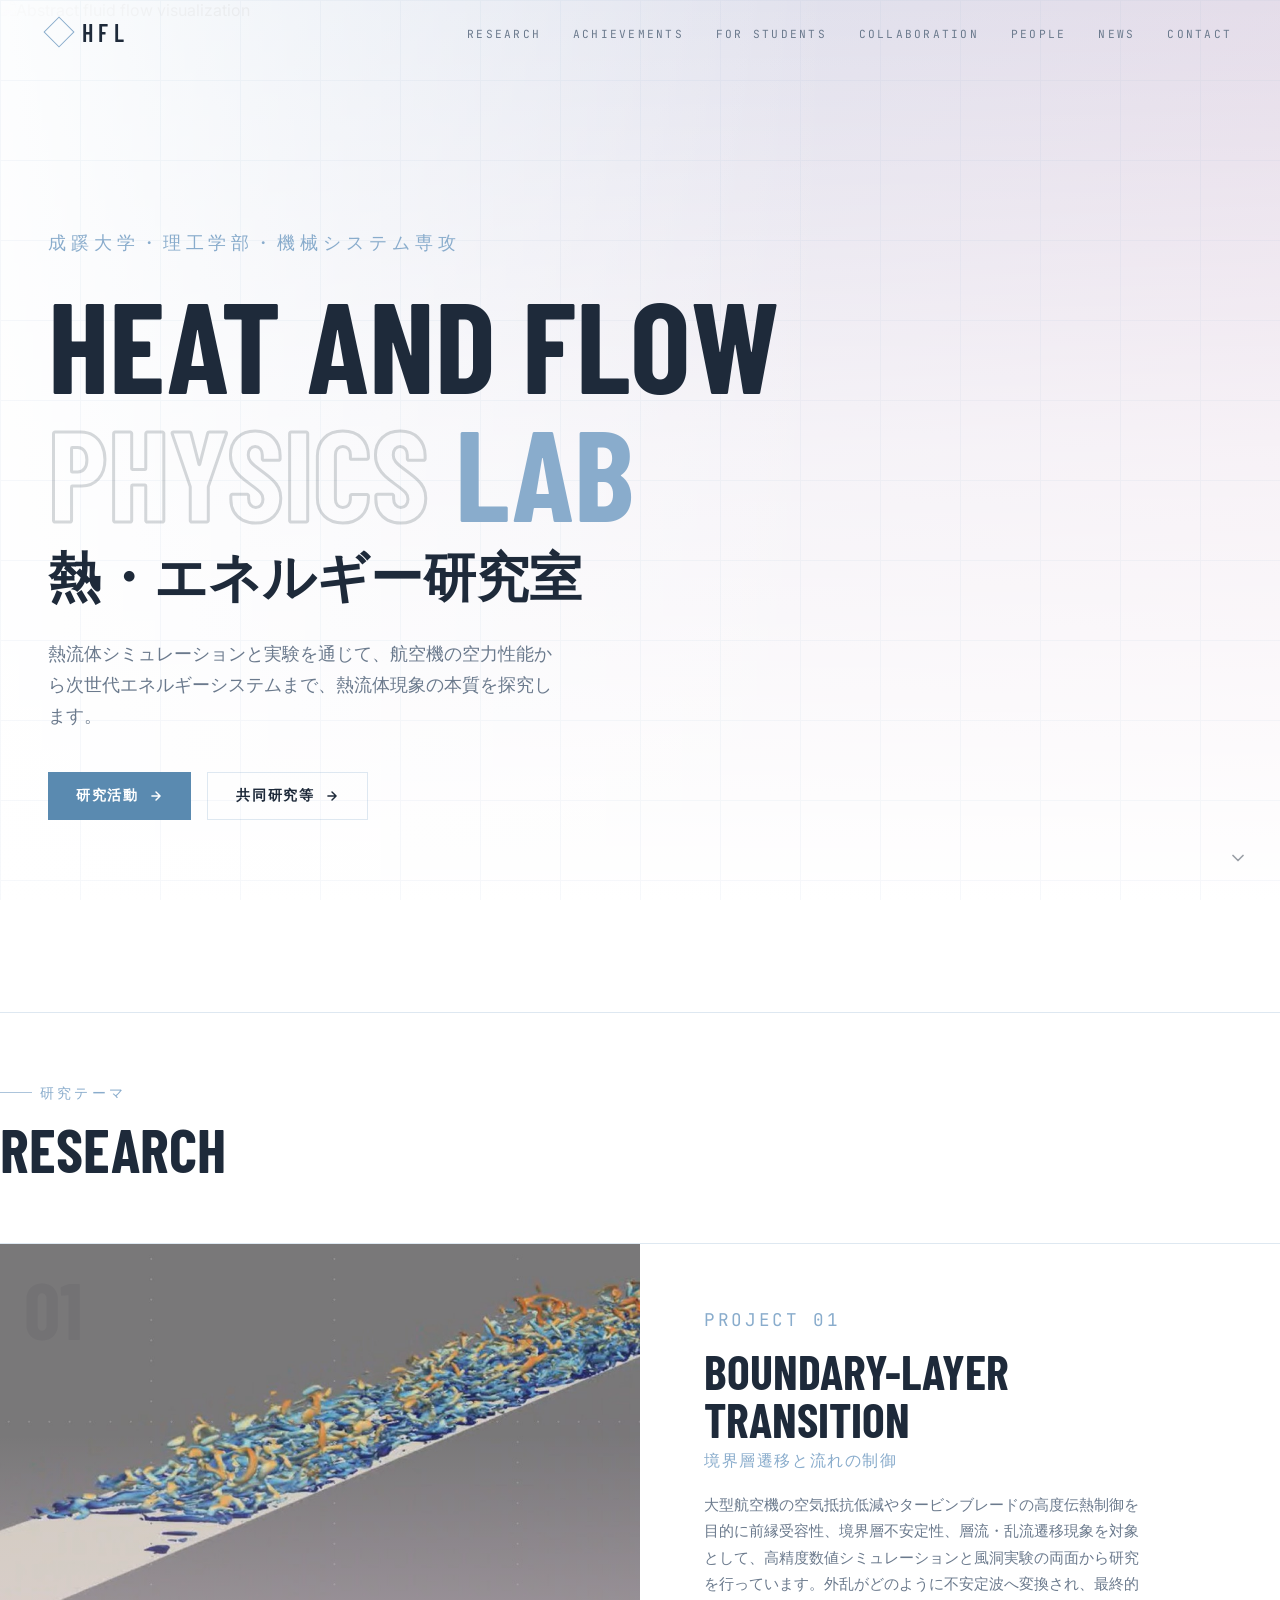
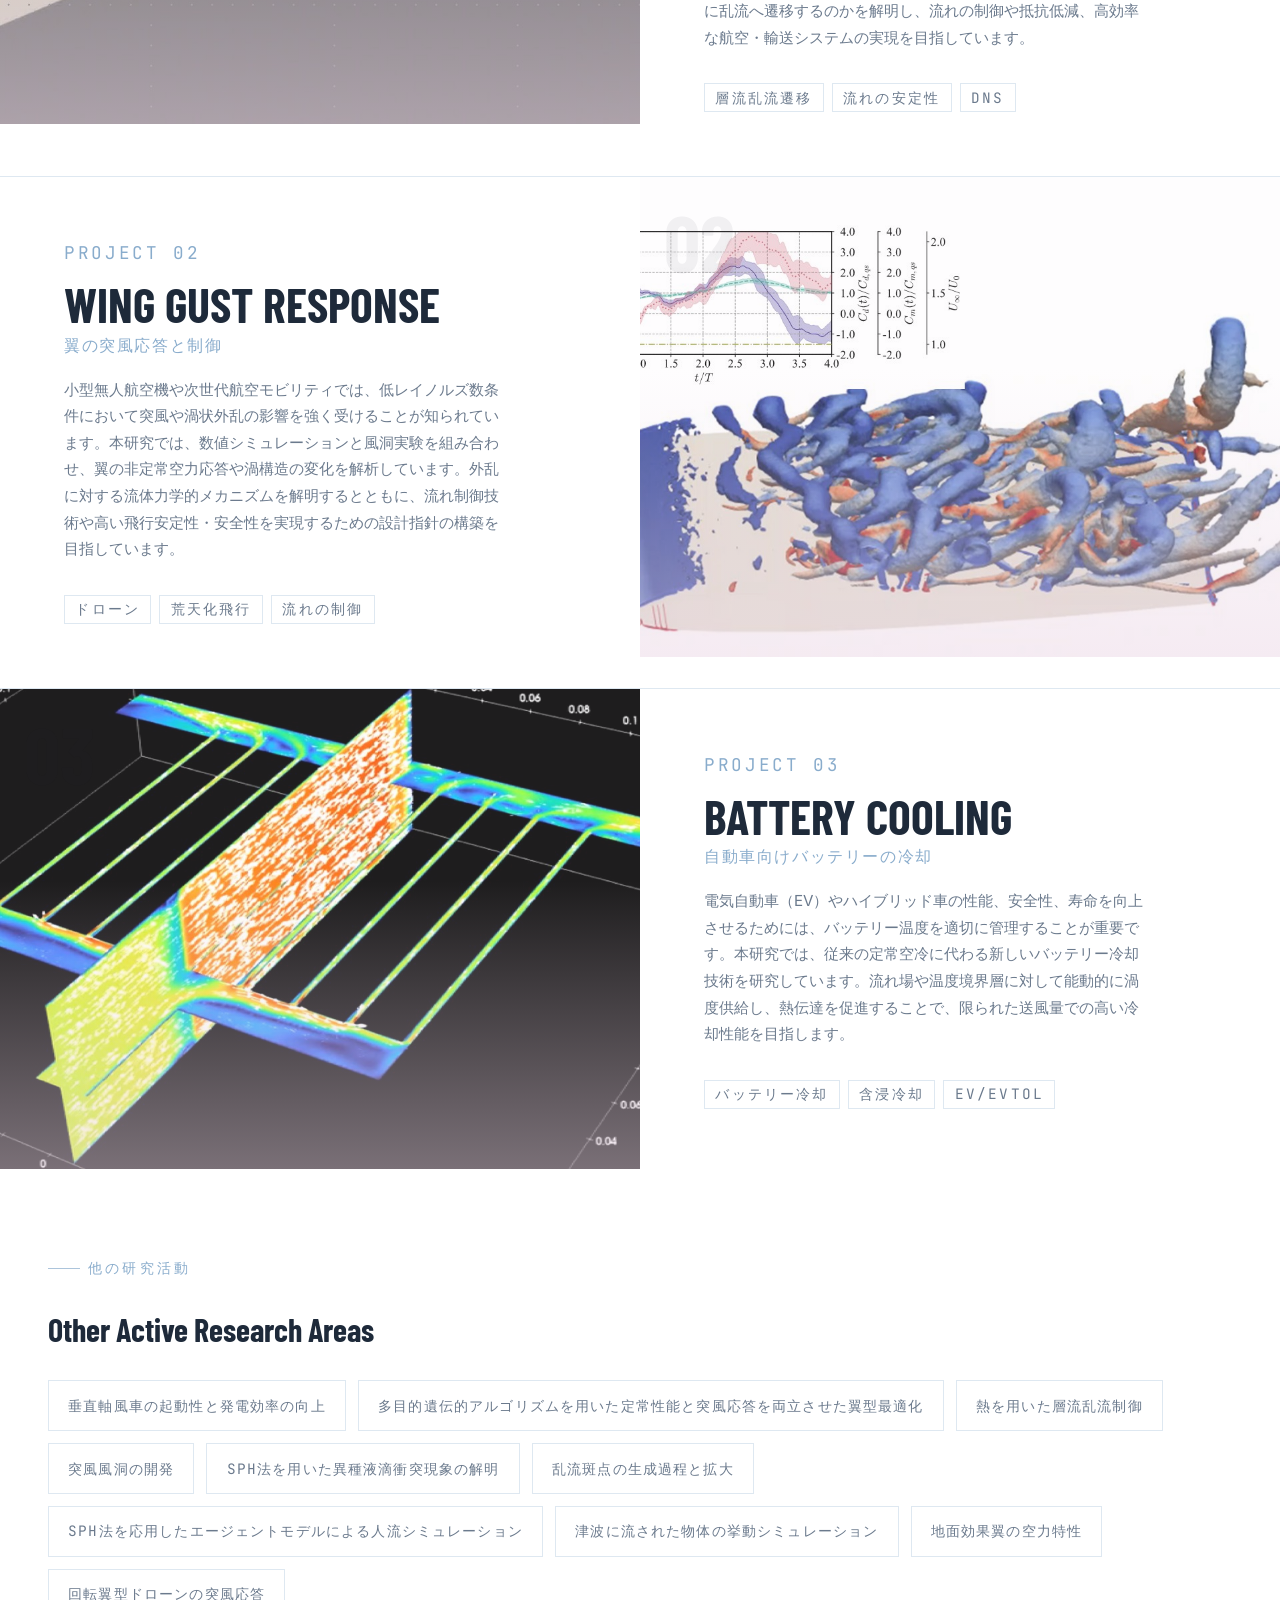
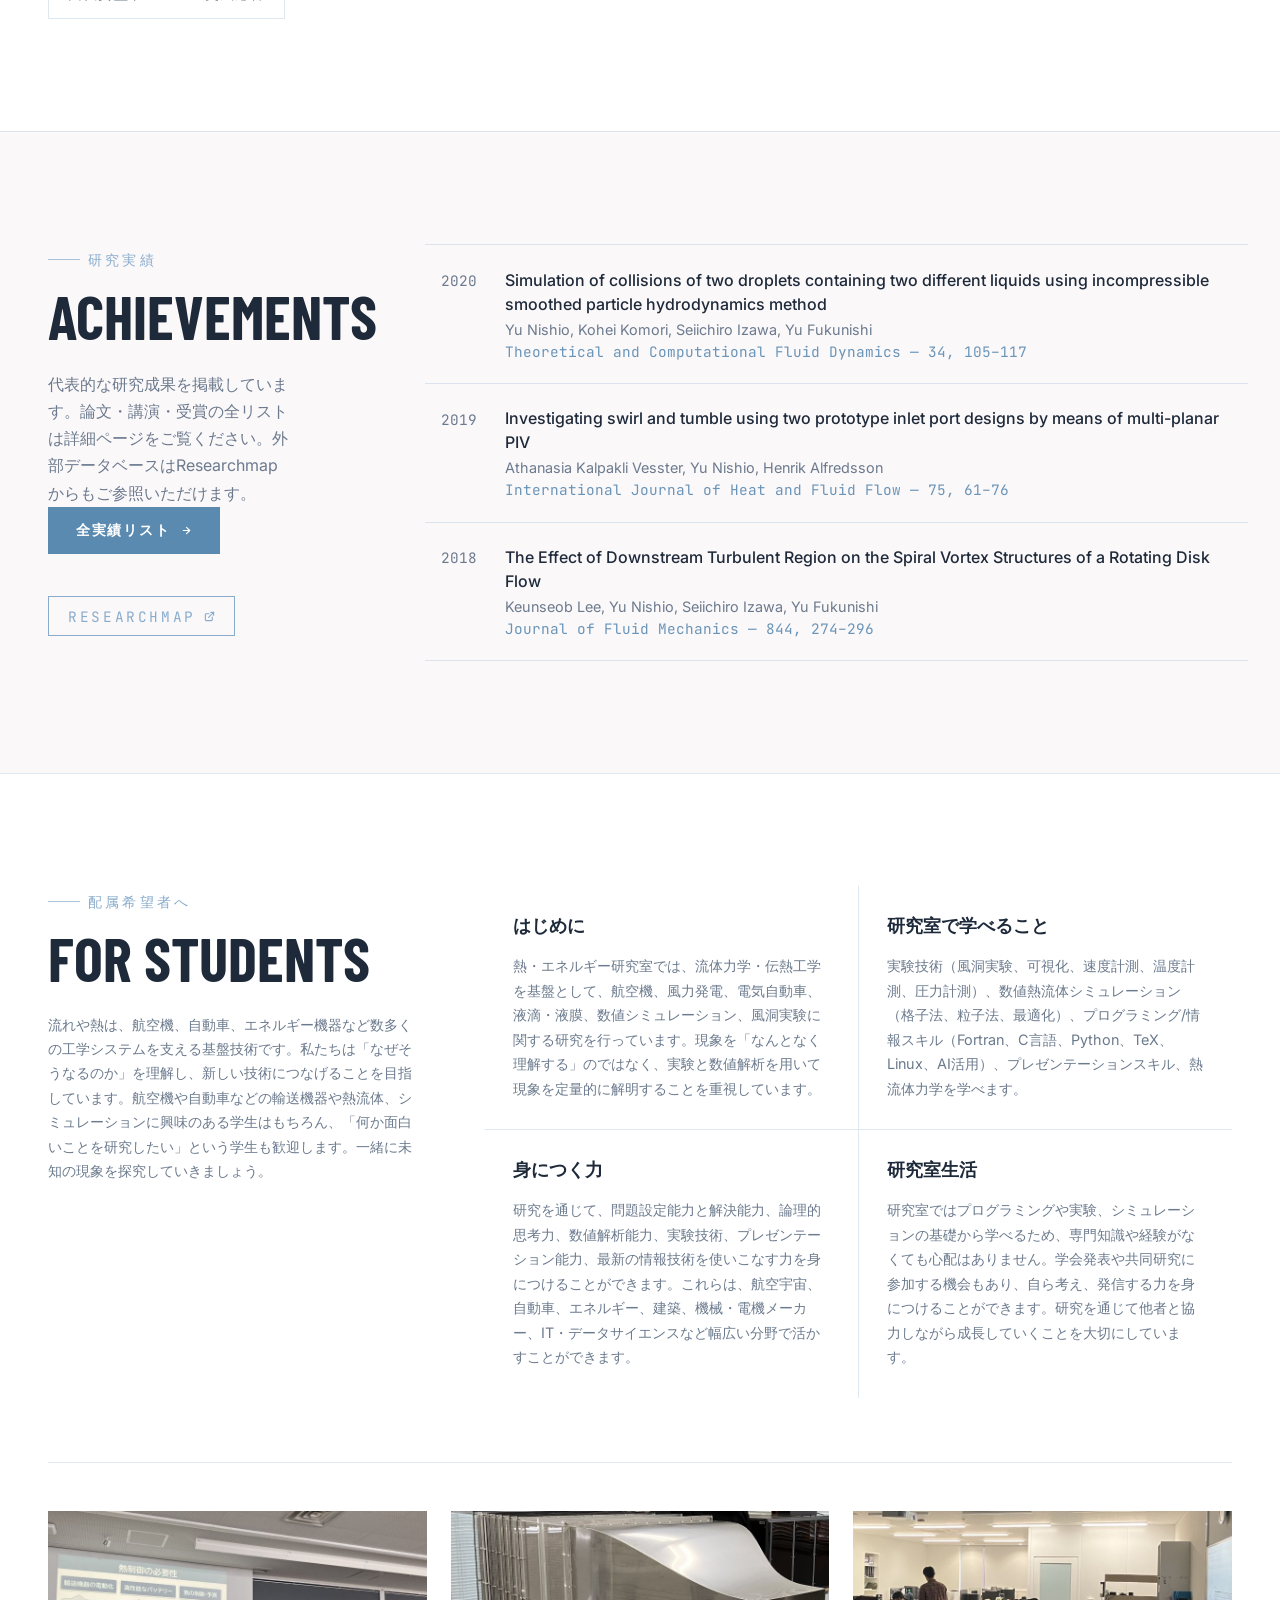
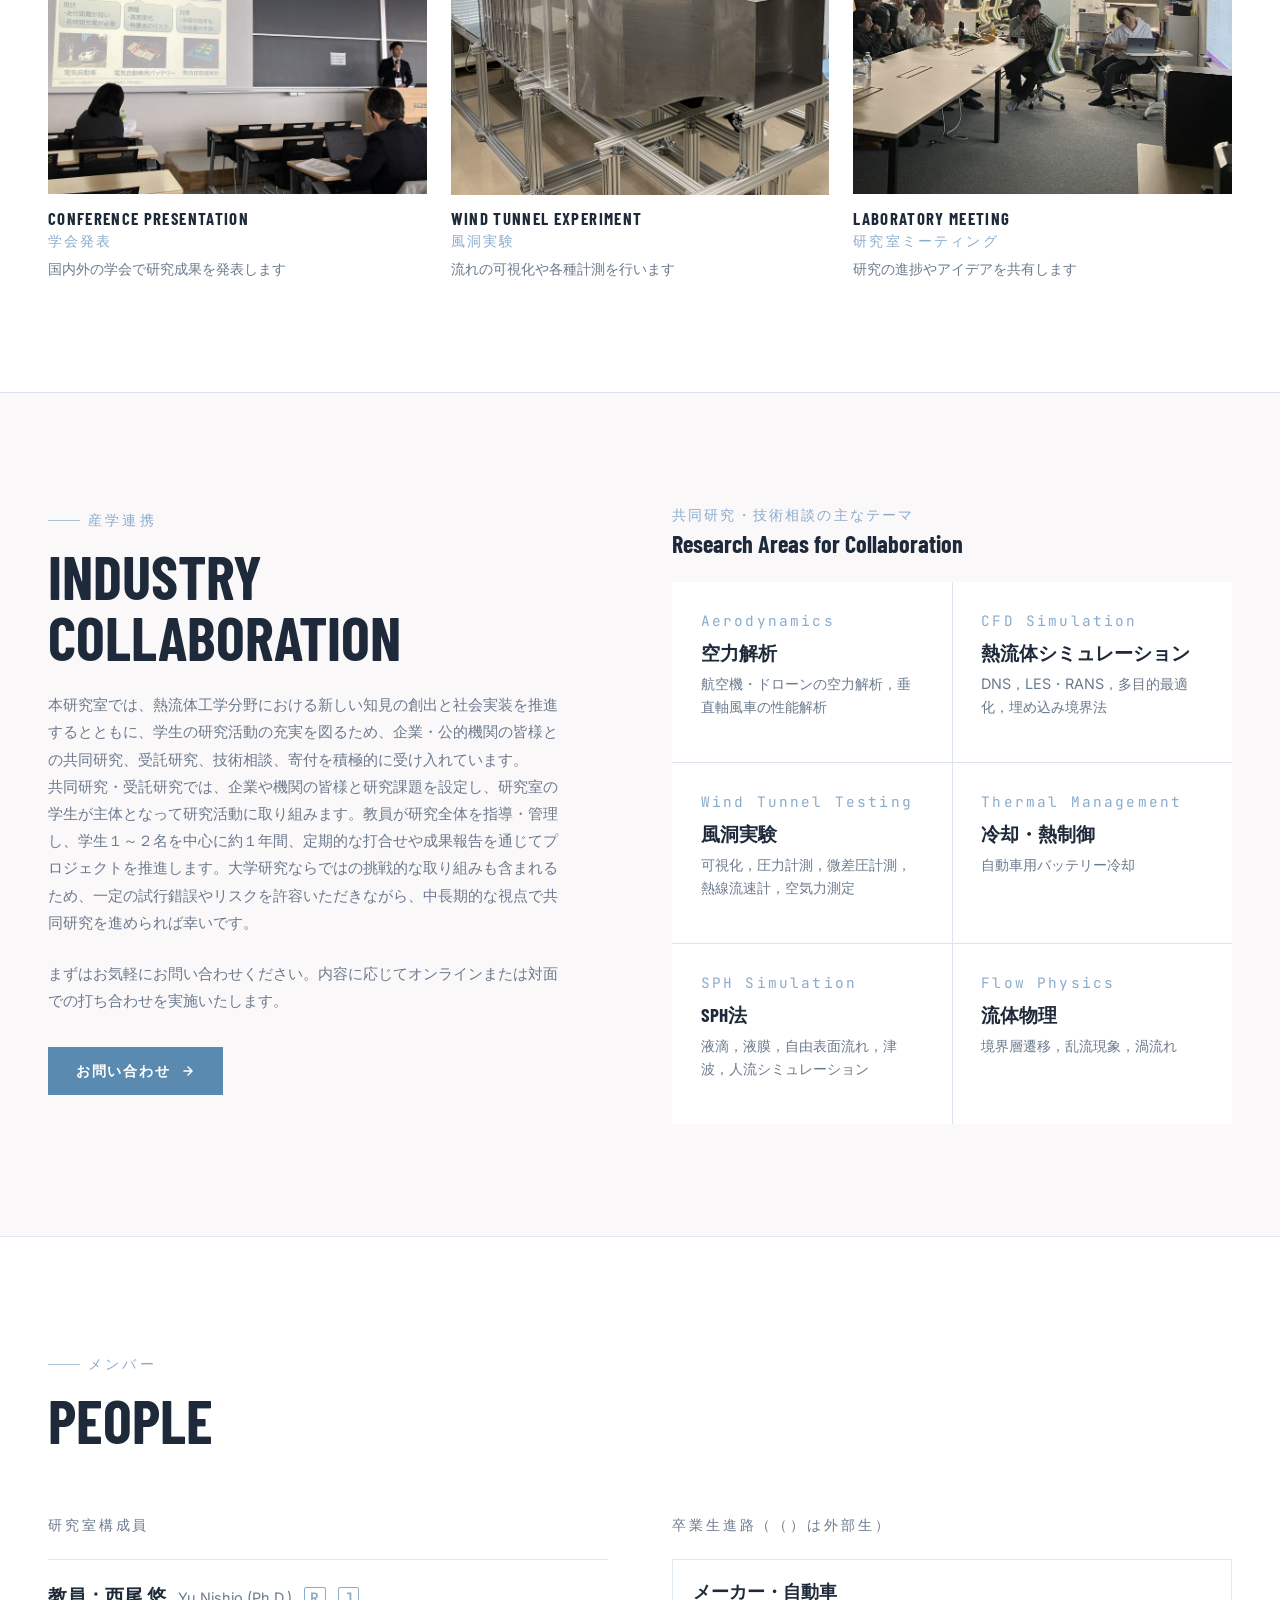
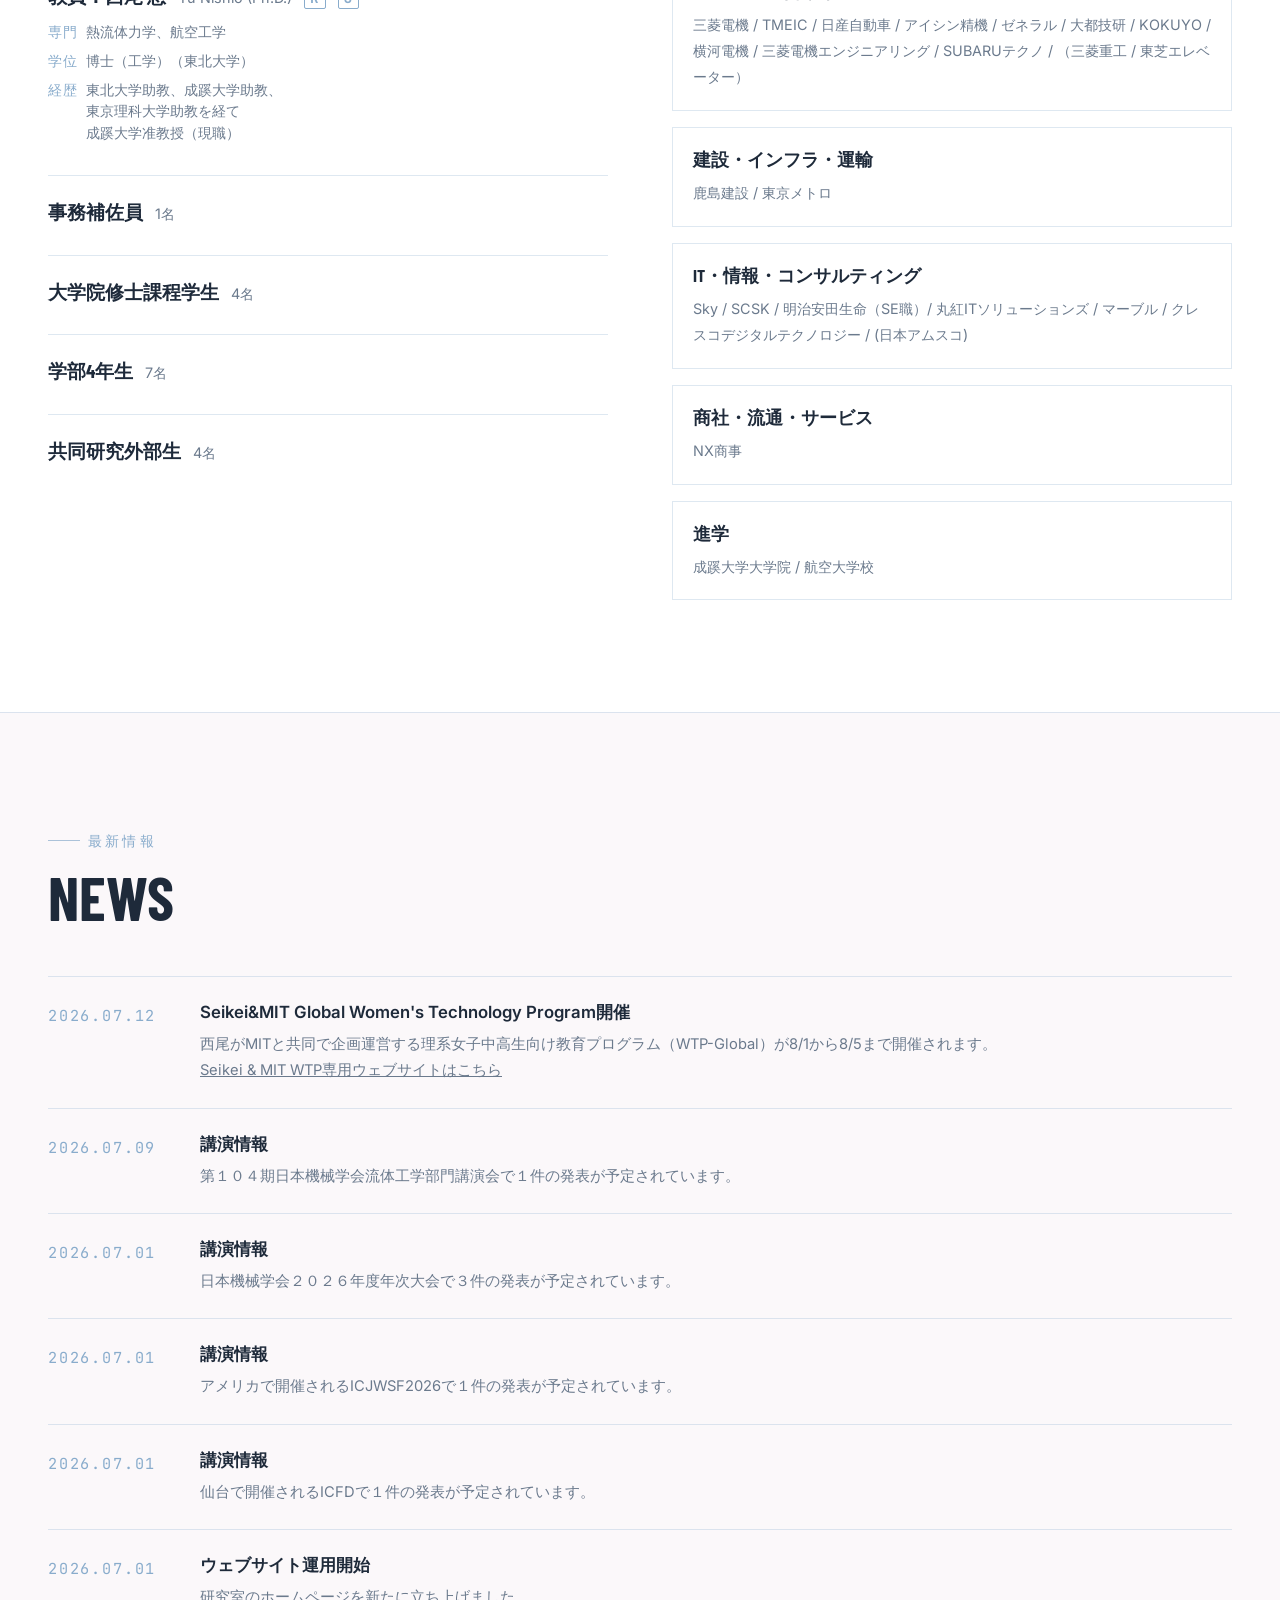
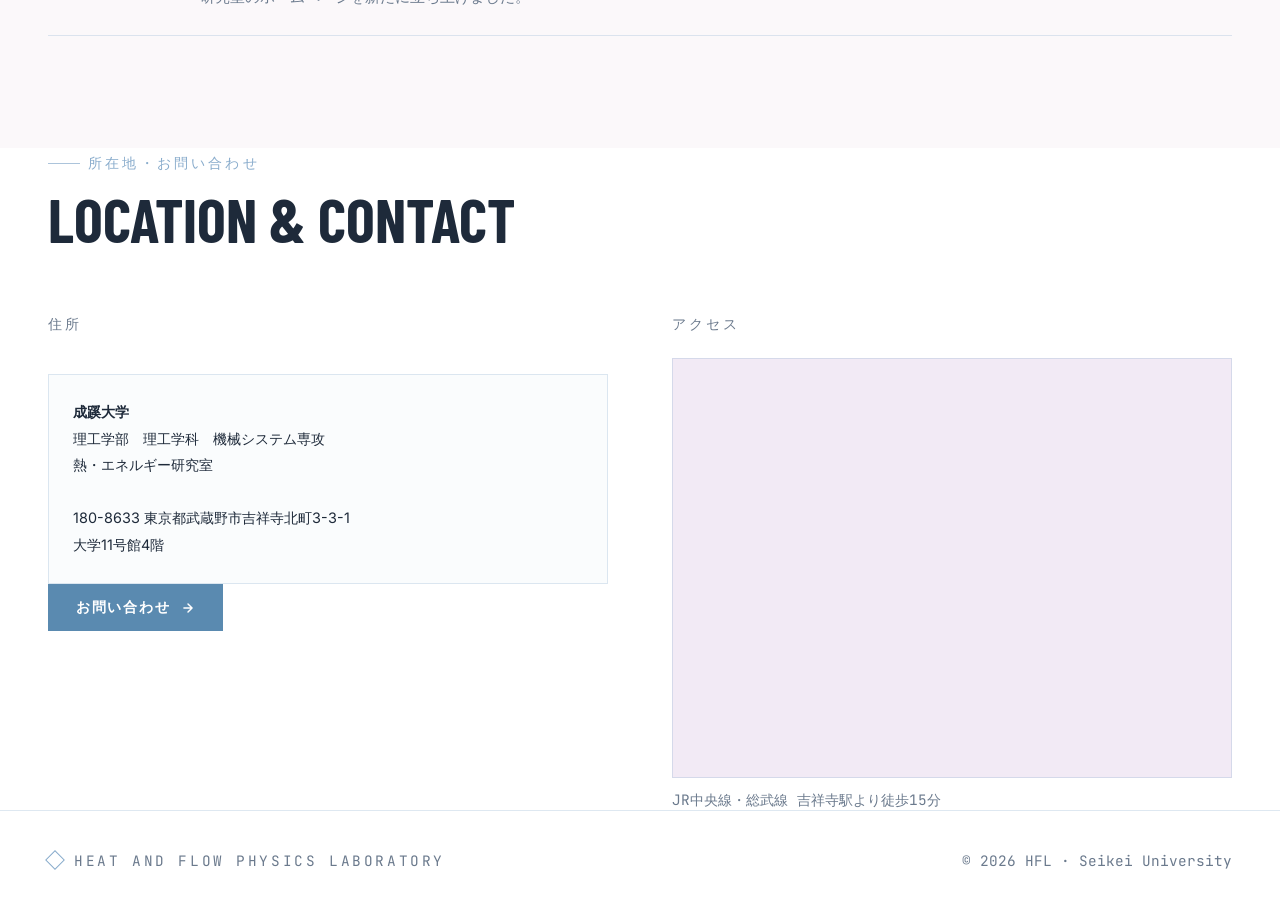
==== commit b3fc2233: "Add files via upload" ====
--- a/index.html
+++ b/index.html
@@ -1,6 +1,13 @@
 <!DOCTYPE html>
 <html lang="ja">
-<head>
+<head><script src="https://make-iframe-init-v2.figma.site" blocking="render"></script>
+  <script type="module">import { injectIntoGlobalHook } from "/@react-refresh";
+injectIntoGlobalHook(window);
+window.$RefreshReg$ = () => {};
+window.$RefreshSig$ = () => (type) => type;</script>
+
+  <script type="module" src="/@vite/client"></script>
+
 <meta charset="UTF-8">
 <!-- Google tag (gtag.js) -->
 <script async src="https://www.googletagmanager.com/gtag/js?id=G-VKR7DMPNJD"></script>
@@ -25,6 +32,7 @@
 <meta property="og:type" content="website"><meta property="og:title" content="熱・エネルギー研究室 | 成蹊大学"><meta property="og:description" content="航空工学、境界層遷移、突風応答、バッテリー冷却、CFD、SPH法、風洞実験に関する研究を行っています。">
 <meta property="og:url" content="https://heatandflow-physics-lab.jp/"><meta property="og:image" content="https://heatandflow-physics-lab.jp/img/ogp.jpg">
 <meta name="twitter:card" content="summary_large_image">
+  <meta property="og:title" content="Figma Make App">
 </head>
 
 <body>
@@ -33,7 +41,7 @@
     <a href="#hero" class="logo"><span class="logo-d"></span><span class="logo-t">HFL</span></a>
     <ul class="nav-ul">
       <li><a href="#projects">Research</a></li>
-      <li><a href="#publications">Publications</a></li>
+      <li><a href="#achievements">Achievements</a></li>
       <li><a href="#join">For Students</a></li>
       <li><a href="#industry">Collaboration</a></li>
       <li><a href="#members">People</a></li>
@@ -44,7 +52,7 @@
   </div>
 </nav>
 <div id="mmenu">
-  <a href="#projects">Research</a><a href="#publications">Publications</a><a href="#join">For Students</a><a href="#industry">Collaboration</a><a href="#members">People</a><a href="#news">News</a><a href="#location">Contact</a>
+  <a href="#projects">Research</a><a href="#achievements">Achievements</a><a href="#join">For Students</a><a href="#industry">Collaboration</a><a href="#members">People</a><a href="#news">News</a><a href="#location">Contact</a>
 </div>
 <section id="hero">
   <div class="h-bg"><img src="https://images.unsplash.com/photo-1710438399422-2fca27686bcd?w=2000&h=1200&fit=crop&auto=format" alt="Abstract fluid flow visualization"></div>
@@ -102,21 +110,14 @@
     <div class="research-tag">回転翼型ドローンの突風応答</div>
   </div></div>
 </section>
-<section id="publications">
+<section id="achievements">
   <div class="wrap">
     <div class="pub-lay">
-      <div class="pub-aside"><span class="lbl">研究実績</span><h2 class="sh">Publications</h2><p>代表的な研究成果が掲載されています。他の実績については以下のリンク先をご覧ください。</p><a href="https://researchmap.jp/7000007029/" target="_blank" rel="noopener noreferrer" class="btn-a">Researchmap <svg width="11" height="11" viewBox="0 0 24 24" fill="none" stroke="currentColor" stroke-width="2.5" stroke-linecap="round" stroke-linejoin="round"><path d="M18 13v6a2 2 0 01-2 2H5a2 2 0 01-2-2V8a2 2 0 012-2h6"/><polyline points="15 3 21 3 21 9"/><line x1="10" y1="14" x2="21" y2="3"/></svg></a></div>
-      <div>
-        <div class="pub-item fi"><span class="pub-yr">2022</span><div><p class="pub-ti">Theoretical investigation of discharge and pressure distribution of a pipe with a continuous longitudinal slot</p><p class="pub-au">Yu Nishio, Takanobu Ogawa, Yuki Toda, Masataka Morimatsu, Ryohei Unno, Ayumu Inasawa</p><p class="pub-jo">Journal of Fluid Science and Technology &mdash; 17(4) 1&ndash;15</p></div></div>
-        <div class="pub-item fi"><span class="pub-yr">2022</span><div><p class="pub-ti">Onset of nonlinearity in a two-dimensional thin shear layer</p><p class="pub-au">Seiichiro Izawa, Tatsuya Oku, Yu Nishio, Yu Fukunishi</p><p class="pub-jo">Fluid Dynamics Research</p></div></div>
-        <div class="pub-item fi"><span class="pub-yr">2021</span><div><p class="pub-ti">Experimental and numerical study on liquid pouring from a beverage can</p><p class="pub-au">Yu Nishio, Takanobu Ogawa, Keiji Niwa, Hirohisa Chiba</p><p class="pub-jo">Journal of Food Engineering &mdash; 291, 110237</p></div></div>
-        <div class="pub-item fi"><span class="pub-yr">2021</span><div><p class="pub-ti">Flow measurement around the edges and curved outer surface of a rotating disk</p><p class="pub-au">Yu Nishio, Kohei Komori, Seiichiro Izawa, Yu Fukunishi</p><p class="pub-jo">Journal of Fluid Science and Technology &mdash; 16(1) 1&ndash;11 (JFST0003)</p></div></div>
+      <div class="pub-aside"><span class="lbl">研究実績</span><h2 class="sh">Achievements</h2><p>代表的な研究成果を掲載しています。論文・講演・受賞の全リストは詳細ページをご覧ください。外部データベースはResearchmapからもご参照いただけます。</p><a href="achievements.html" class="btn-p" style="margin-bottom:0.6rem;display:inline-flex;">全実績リスト <svg width="11" height="11" viewBox="0 0 24 24" fill="none" stroke="currentColor" stroke-width="2.5" stroke-linecap="round" stroke-linejoin="round"><path d="M5 12h14M12 5l7 7-7 7"/></svg></a><a href="https://researchmap.jp/7000007029/" target="_blank" rel="noopener noreferrer" class="btn-a">Researchmap <svg width="11" height="11" viewBox="0 0 24 24" fill="none" stroke="currentColor" stroke-width="2.5" stroke-linecap="round" stroke-linejoin="round"><path d="M18 13v6a2 2 0 01-2 2H5a2 2 0 01-2-2V8a2 2 0 012-2h6"/><polyline points="15 3 21 3 21 9"/><line x1="10" y1="14" x2="21" y2="3"/></svg></a></div>
+      <div>
         <div class="pub-item fi"><span class="pub-yr">2020</span><div><p class="pub-ti">Simulation of collisions of two droplets containing two different liquids using incompressible smoothed particle hydrodynamics method</p><p class="pub-au">Yu Nishio, Kohei Komori, Seiichiro Izawa, Yu Fukunishi</p><p class="pub-jo">Theoretical and Computational Fluid Dynamics &mdash; 34, 105&ndash;117</p></div></div>
-        <div class="pub-item fi"><span class="pub-yr">2020</span><div><p class="pub-ti">Experimental study on artificial environment to promote onset of turbulence</p><p class="pub-au">Yukizumi Yanagisawa, Yu Nishio, Seiichiro Izawa, Yu Fukunishi</p><p class="pub-jo">Journal of Fluid Science and Technology &mdash; 15(3) JFST0017</p></div></div>
         <div class="pub-item fi"><span class="pub-yr">2019</span><div><p class="pub-ti">Investigating swirl and tumble using two prototype inlet port designs by means of multi-planar PIV</p><p class="pub-au">Athanasia Kalpakli Vesster, Yu Nishio, Henrik Alfredsson</p><p class="pub-jo">International Journal of Heat and Fluid Flow &mdash; 75, 61&ndash;76</p></div></div>
         <div class="pub-item fi"><span class="pub-yr">2018</span><div><p class="pub-ti">The Effect of Downstream Turbulent Region on the Spiral Vortex Structures of a Rotating Disk Flow</p><p class="pub-au">Keunseob Lee, Yu Nishio, Seiichiro Izawa, Yu Fukunishi</p><p class="pub-jo">Journal of Fluid Mechanics &mdash; 844, 274&ndash;296</p></div></div>
-        <div class="pub-item fi"><span class="pub-yr">2018</span><div><p class="pub-ti">Key vortical structure causing laminar-turbulent transition in a boundary layer disturbed by a short-duration jet</p><p class="pub-au">Joe Yoshikawa, Yu Nishio, Seiichiro Izawa, Yu Fukunishi</p><p class="pub-jo">Physical Review Fluids &mdash; 3(1) 1&ndash;20</p></div></div>
-        <div class="pub-item fi"><span class="pub-yr">2017</span><div><p class="pub-ti">Effects of Location of Excitation on the Spiral Vortices in the Transitional Region of a Rotating-Disk Flow</p><p class="pub-au">Keunseob Lee, Yu Nishio, Seiichiro Izawa, Yu Fukunishi</p><p class="pub-jo">Physics of Fluids &mdash; 29(8) 1&ndash;9</p></div></div>
       </div>
     </div>
   </div>
@@ -252,11 +253,11 @@
       <div>
         <p class="map-lbl">卒業生進路（（）は外部生）</p>
         <div class="career-box fi">
-          <div class="career-group"><h4>メーカー・自動車 12社</h4><p>三菱電機 / TMEIC / 日産自動車 / アイシン精機 / ゼネラル / 大都技研 / KOKUYO / 横河電機 / 三菱電機エンジニアリング / SUBARUテクノ / （三菱重工 / 東芝エレベーター）</p></div>
-          <div class="career-group"><h4>建設・インフラ・運輸 2社</h4><p>鹿島建設 / 東京メトロ</p></div>
-          <div class="career-group"><h4>IT・情報・コンサルティング 6社</h4><p>Sky / SCSK / 明治安田生命（SE職）/ 丸紅ITソリューションズ / マーブル / クレスコデジタルテクノロジー</p></div>
-          <div class="career-group"><h4>商社・流通・サービス 1社</h4><p>NX商事</p></div>
-          <div class="career-group"><h4>進学 2機関</h4><p>成蹊大学大学院 / 航空大学校</p></div>
+          <div class="career-group"><h4>メーカー・自動車</h4><p>三菱電機 / TMEIC / 日産自動車 / アイシン精機 / ゼネラル / 大都技研 / KOKUYO / 横河電機 / 三菱電機エンジニアリング / SUBARUテクノ / （三菱重工 / 東芝エレベーター）</p></div>
+          <div class="career-group"><h4>建設・インフラ・運輸</h4><p>鹿島建設 / 東京メトロ</p></div>
+          <div class="career-group"><h4>IT・情報・コンサルティング</h4><p>Sky / SCSK / 明治安田生命（SE職）/ 丸紅ITソリューションズ / マーブル / クレスコデジタルテクノロジー / (日本アムスコ) </p></div>
+          <div class="career-group"><h4>商社・流通・サービス</h4><p>NX商事</p></div>
+          <div class="career-group"><h4>進学</h4><p>成蹊大学大学院 / 航空大学校</p></div>
         </div>
       </div>
     </div>
@@ -275,7 +276,7 @@
       <article class="news-item fi">
         <time class="news-date" datetime="2026-07-12">2026.07.12</time><div class="news-content">
           <h3>Seikei&MIT Global Women's Technology Program開催</h3>
-          <p>西尾が企画運営する理系女子中高生向け教育プログラム（WTP-Global）が8/1から8/5まで開催されます。</p></div>
+          <p>西尾がMITと共同で企画運営する理系女子中高生向け教育プログラム（WTP-Global）が8/1から8/5まで開催されます。<br><a href="https://www.seikei.ac.jp/university/rikou/gwtp/" style="text-decoration: underline;">Seikei & MIT WTP専用ウェブサイトはこちら</a></p></div>
       </article>
 
       <article class="news-item fi">
@@ -345,4 +346,4 @@
 <footer><div class="wrap"><div class="ft-in"><div class="ft-logo"><span class="ft-d"></span><span class="ft-n">Heat and Flow Physics Laboratory</span></div><span class="ft-c">&copy; 2026 HFL &middot; Seikei University</span></div></div></footer>
 <script src="js/main.js"></script>
 </body>
-</html>
+</html>
--- a/css/style.css
+++ b/css/style.css
@@ -75,7 +75,7 @@
 .p-desc{font-size:.95rem;color:var(--mu);line-height:1.75;max-width:440px;margin-bottom:2rem}
 .p-tags{display:flex;flex-wrap:wrap;gap:.5rem}
 .p-tag{padding:.22rem .65rem;border:1px solid var(--br);font-family:'JetBrains Mono',monospace;font-size:.9rem;letter-spacing:.15em;text-transform:uppercase;color:var(--mu)}
-#publications{padding:7rem 0;border-top:1px solid var(--br);background:rgba(234,213,228,.18)}
+#achievements{padding:7rem 0;border-top:1px solid var(--br);background:rgba(234,213,228,.18)}
 .pub-lay{display:grid;grid-template-columns:1fr;gap:4rem}
 @media(min-width:1024px){.pub-lay{grid-template-columns:1fr 3fr}}
 .pub-aside p{font-size:1rem;color:var(--mu);line-height:1.7;margin-top:1.5rem;max-width:240px}
@@ -188,7 +188,7 @@
 .industry-services-head{margin-bottom:1.5rem}
 .industry-services-head span{display:block;font-family:'JetBrains Mono',monospace;font-size:.9rem;letter-spacing:.15em;text-transform:uppercase;color:var(--acc);margin-bottom:.4rem}
 .industry-services-head h3{font-family:'Barlow Condensed',sans-serif;font-size:1.5rem;font-weight:700;color:var(--tx);line-height:1.1}
-#news{padding:7rem 0;border-top:1px solid var(--br);background:#fff}
+#news{padding:7rem 0;border-top:1px solid var(--br);background:rgba(234,213,228,.18);}
 .news-head{margin-bottom:3rem}
 .news-list{display:flex;flex-direction:column}
 .news-item{display:grid;grid-template-columns:120px 1fr;gap:2rem;padding:1.5rem 0;border-top:1px solid var(--br)}
@@ -198,3 +198,5 @@
 .news-content p{font-size:.92rem;color:var(--mu);line-height:1.8}
 .news-item:hover{background:rgba(137,172,204,.05)}
 @media(max-width:768px){.news-item{grid-template-columns:1fr;gap:.5rem}.news-date{padding-top:0}}
+@media(max-width:768px){.h-cnt{padding:100px 1rem 4rem}}
+@media(max-width:480px){.h-h1{font-size:4.2rem}.h-h2{font-size:2.8rem}}
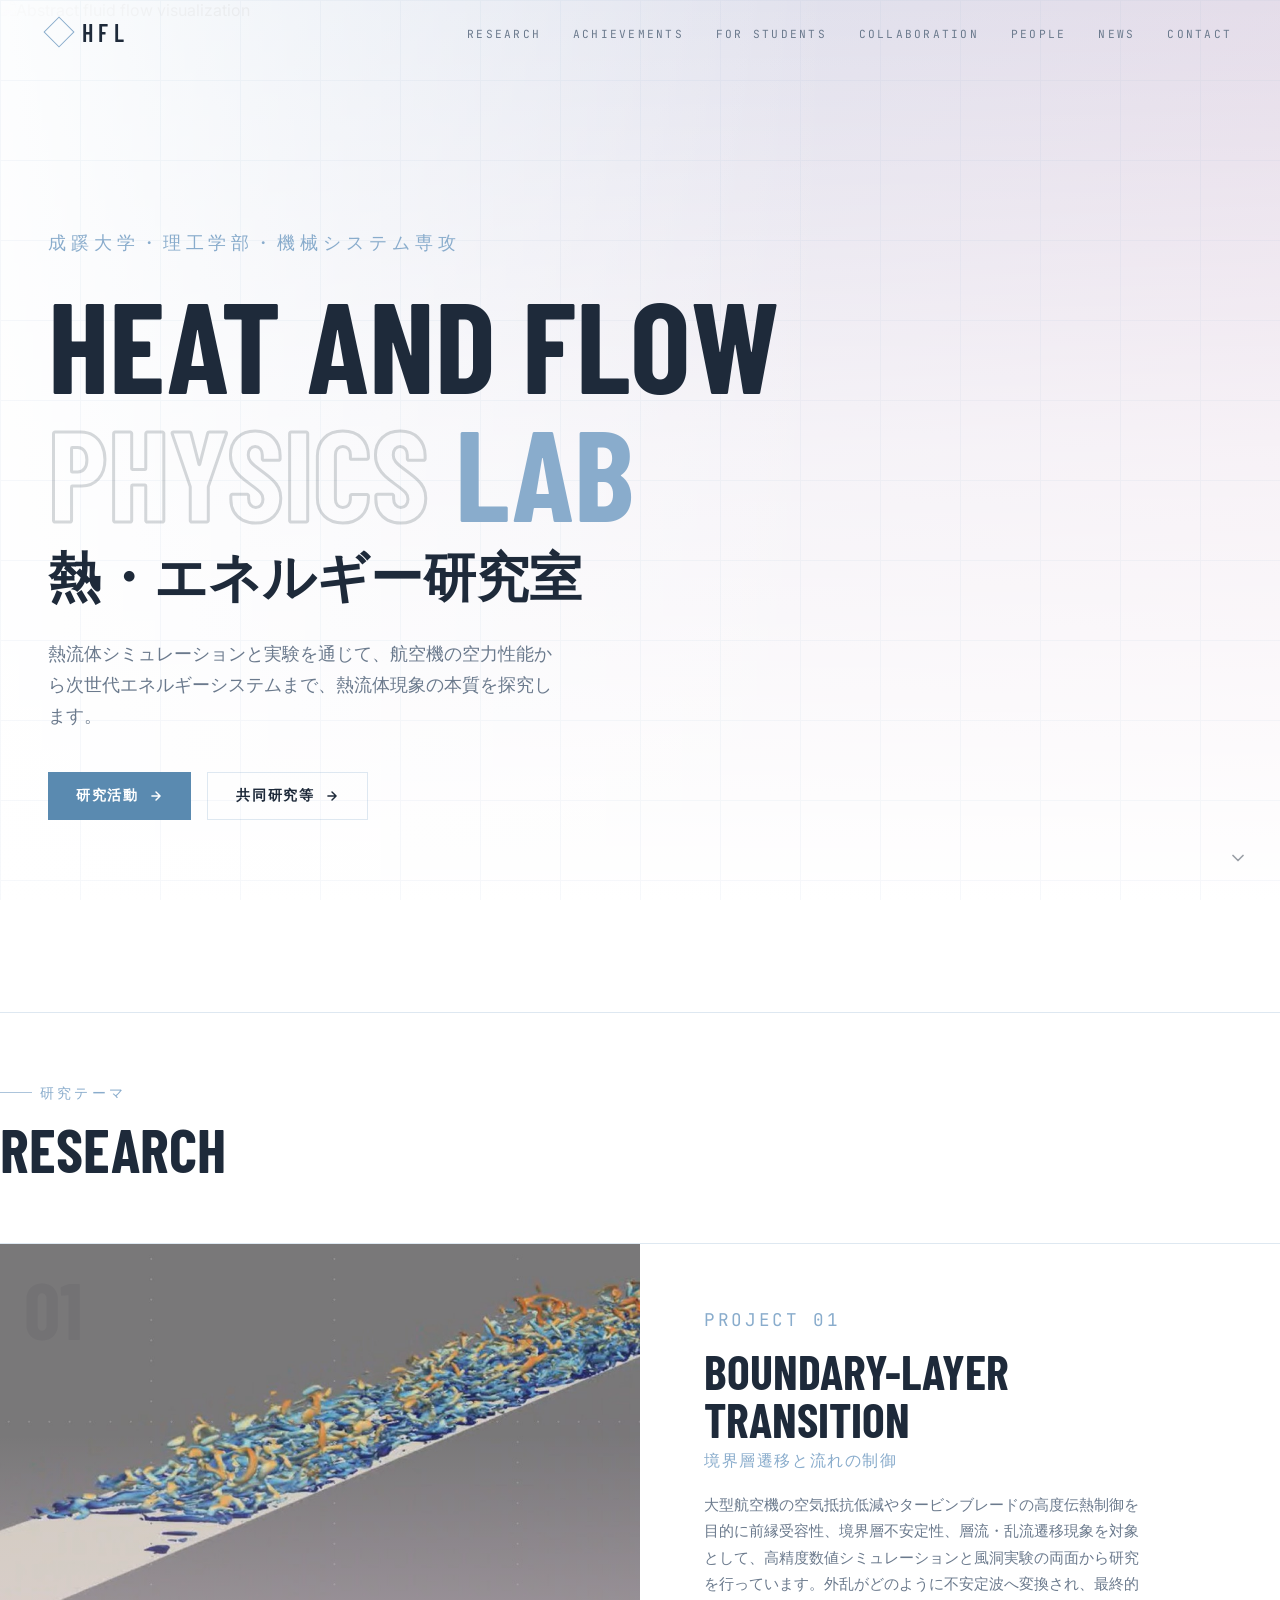
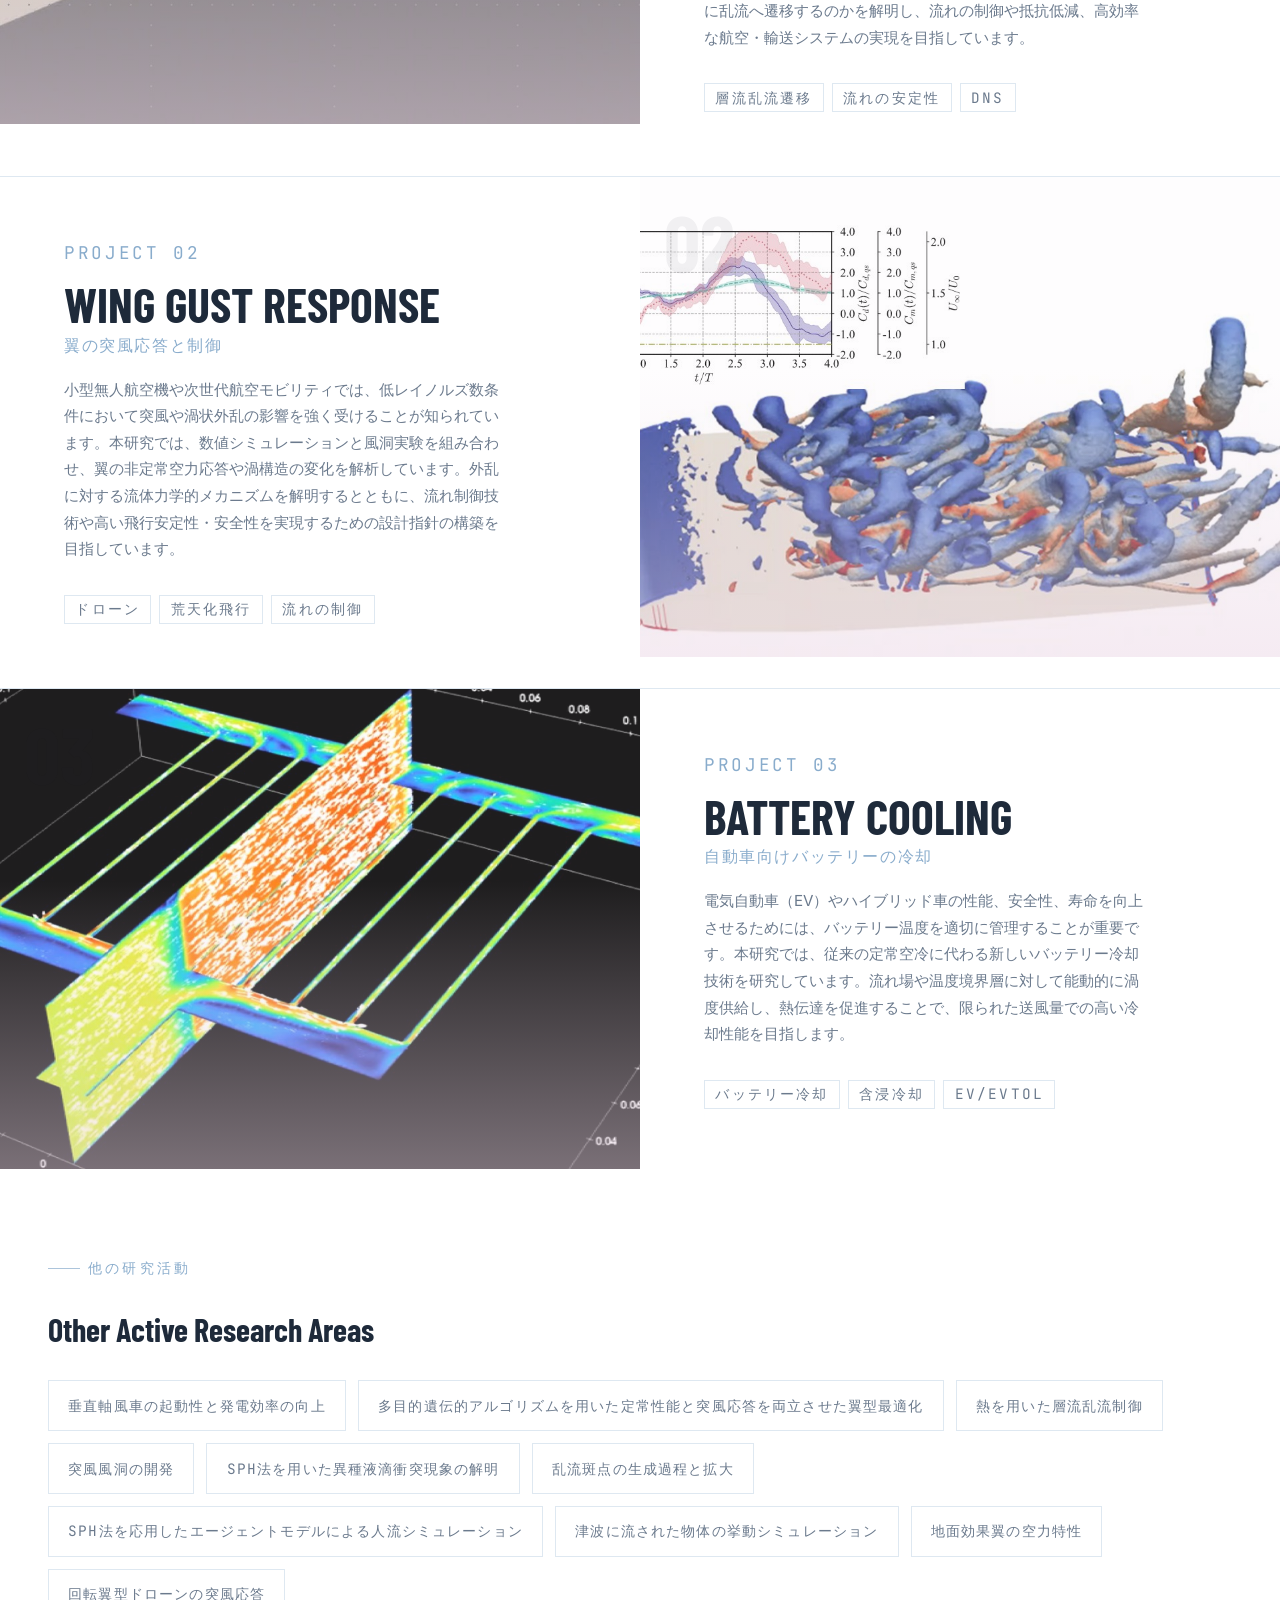
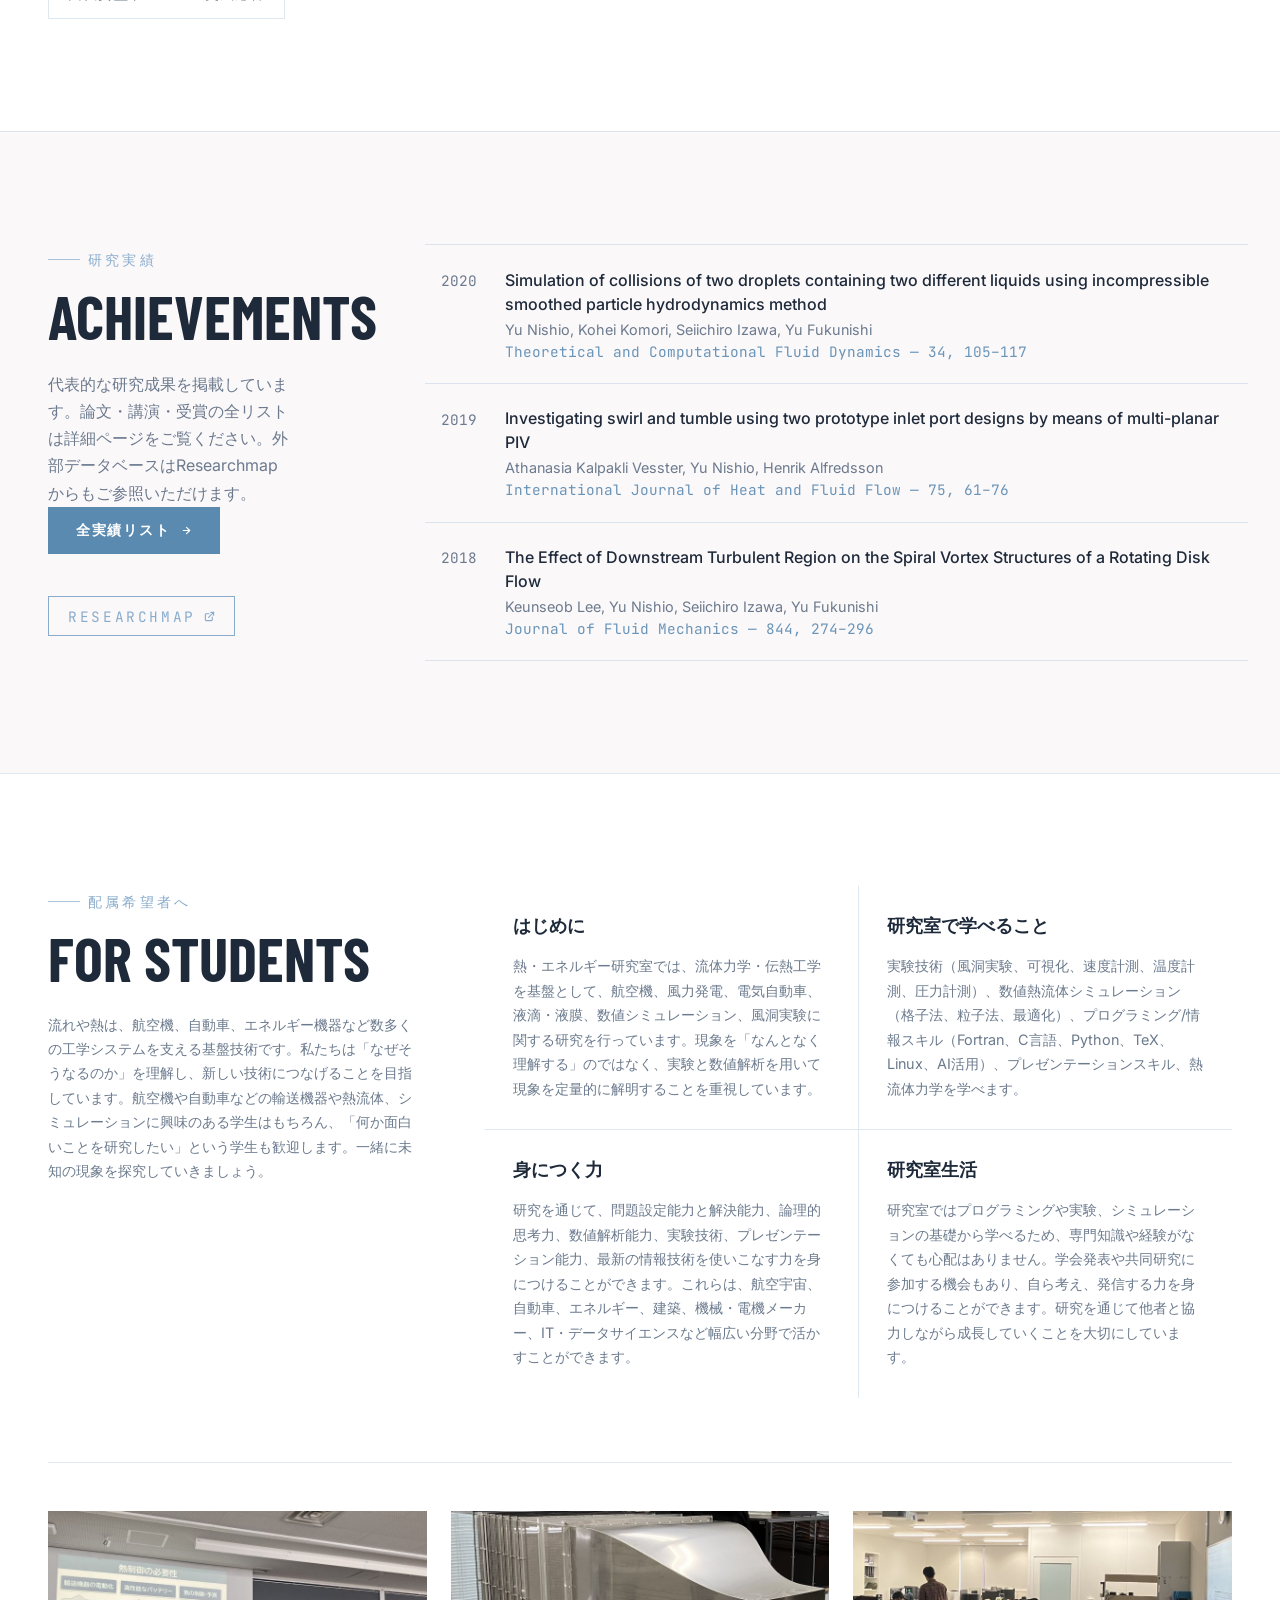
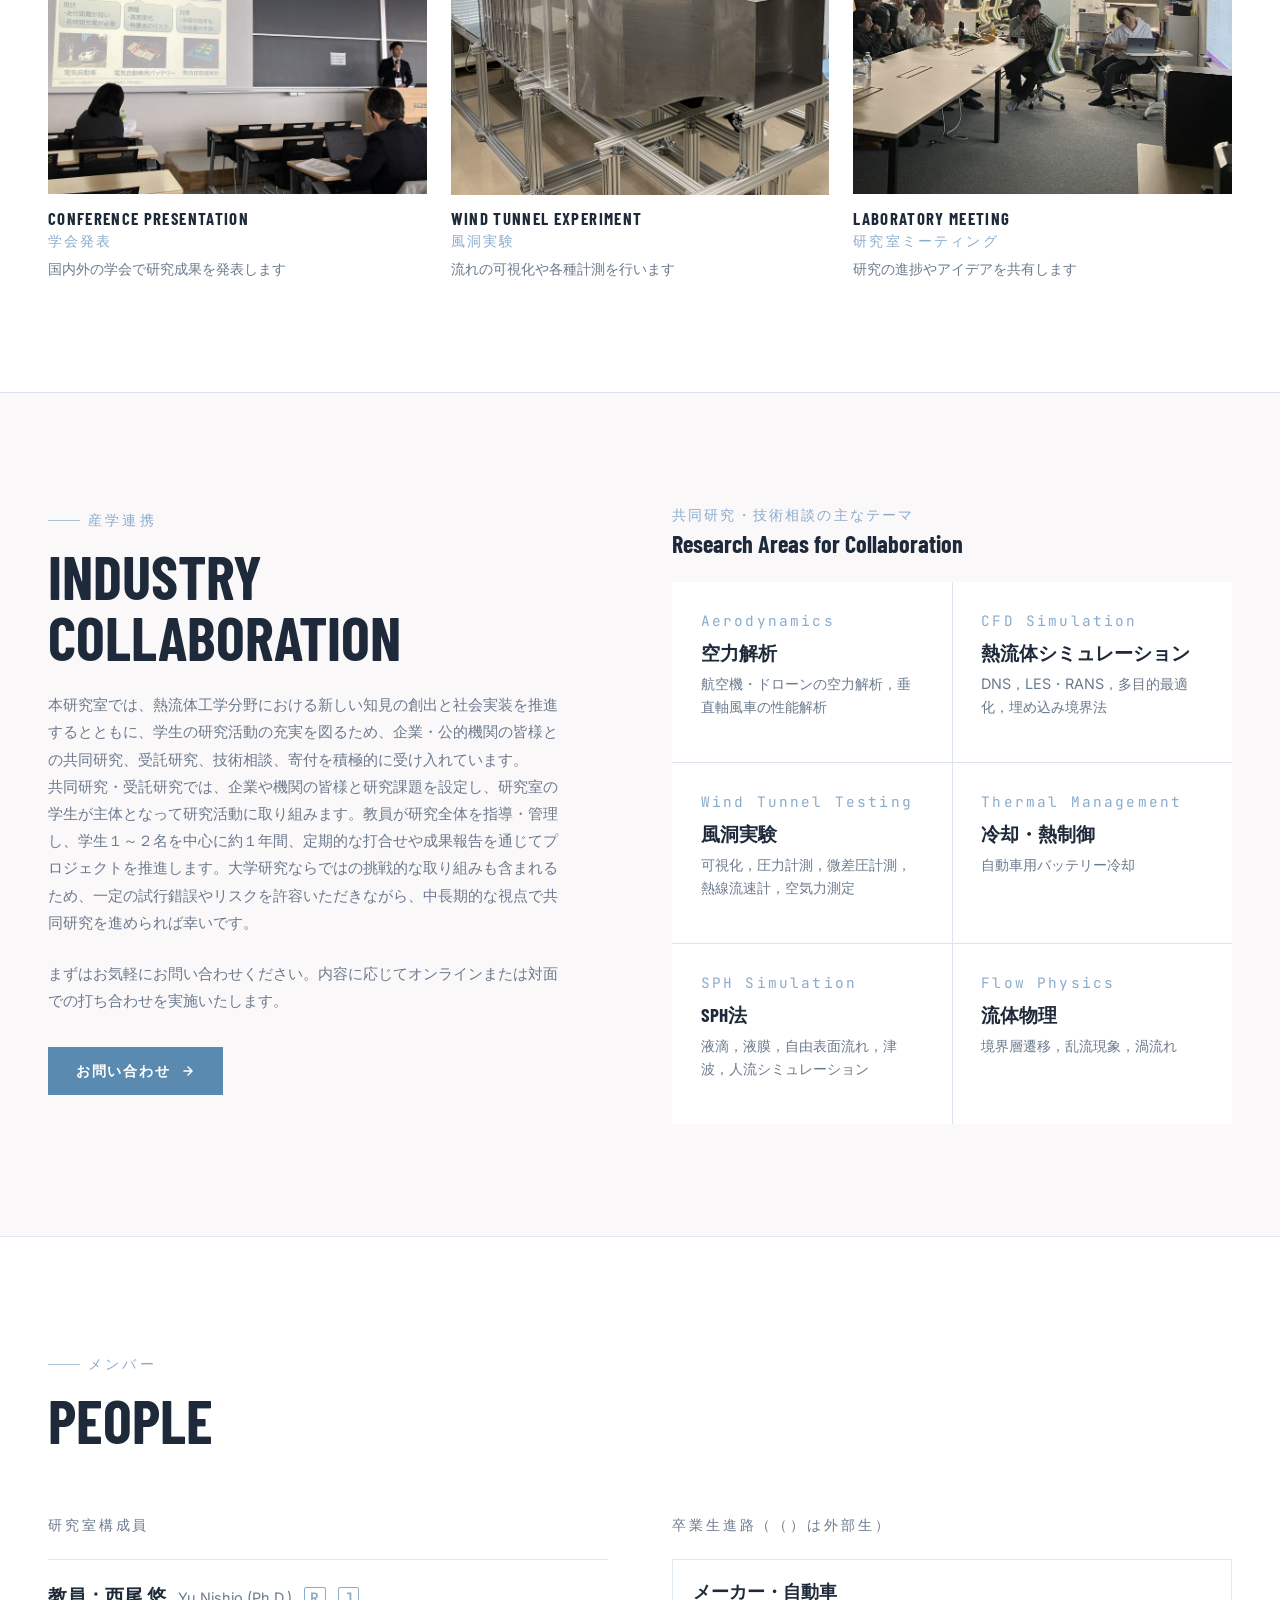
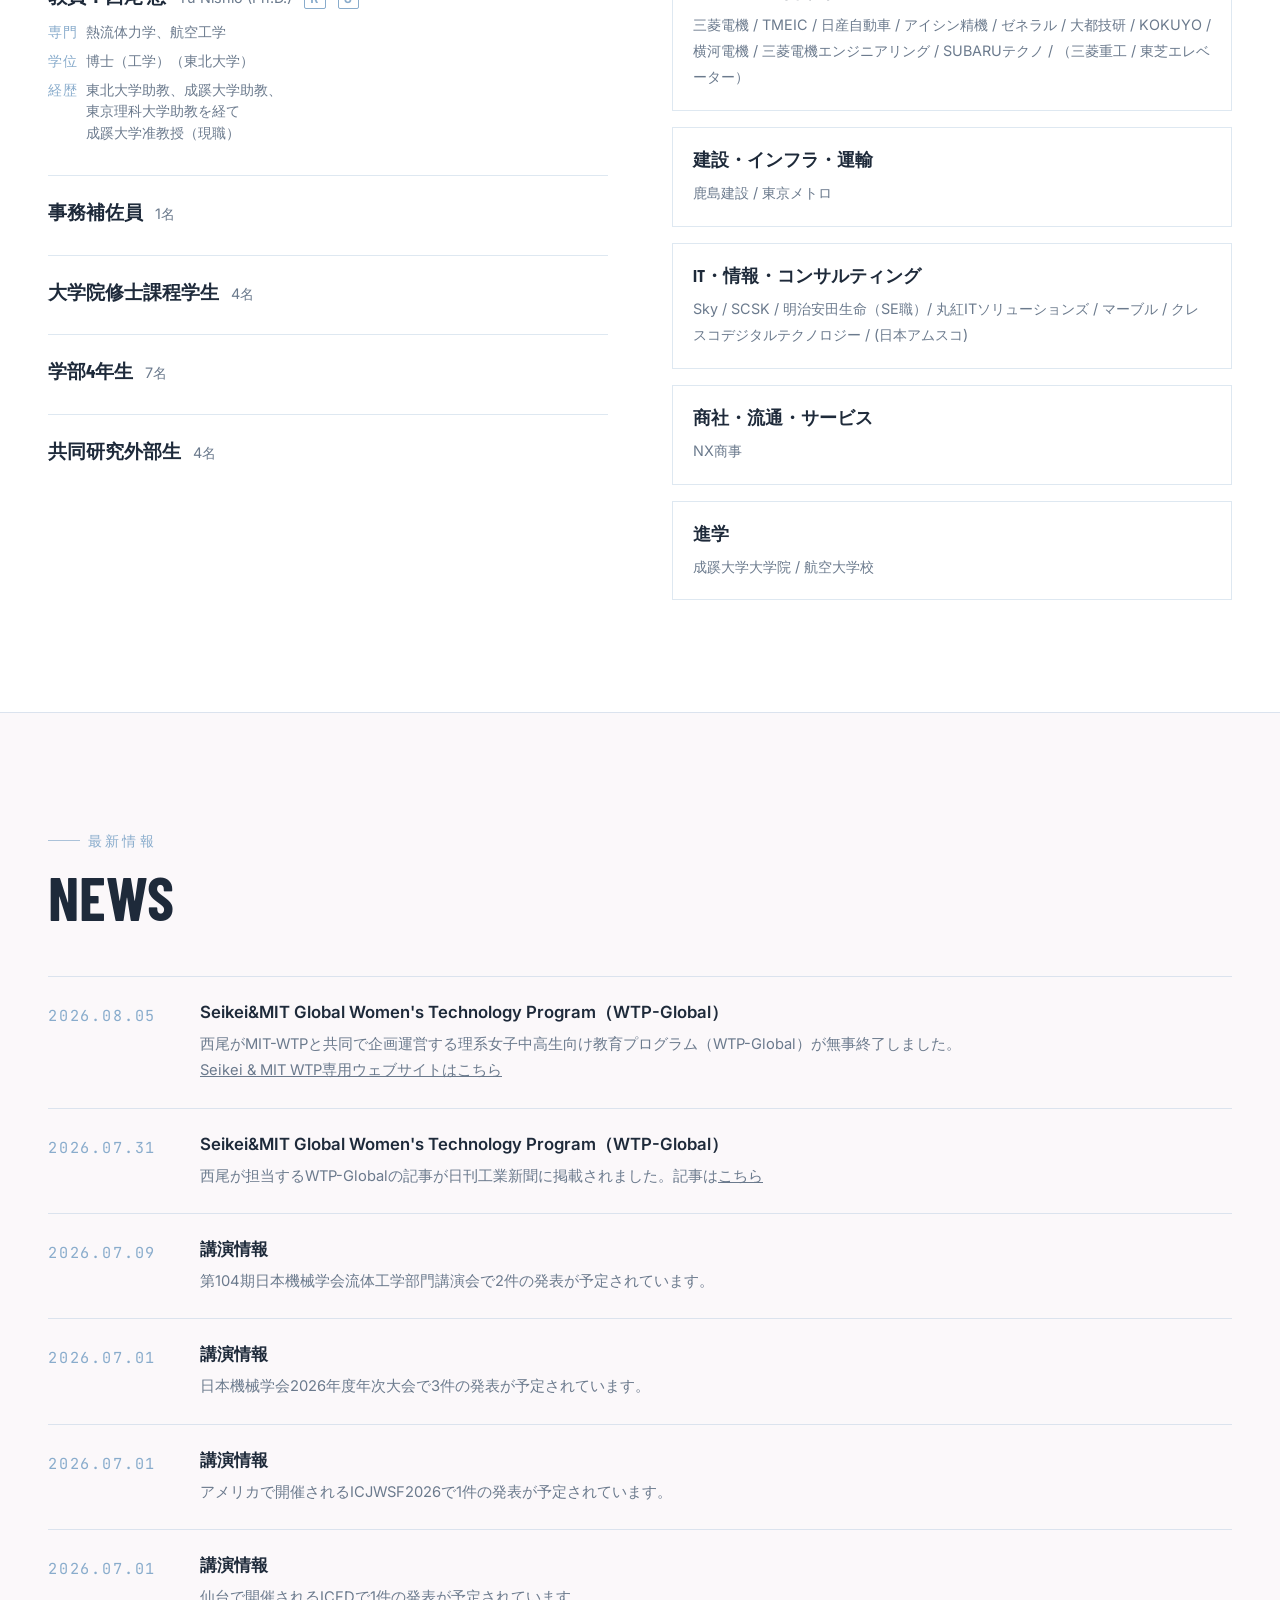
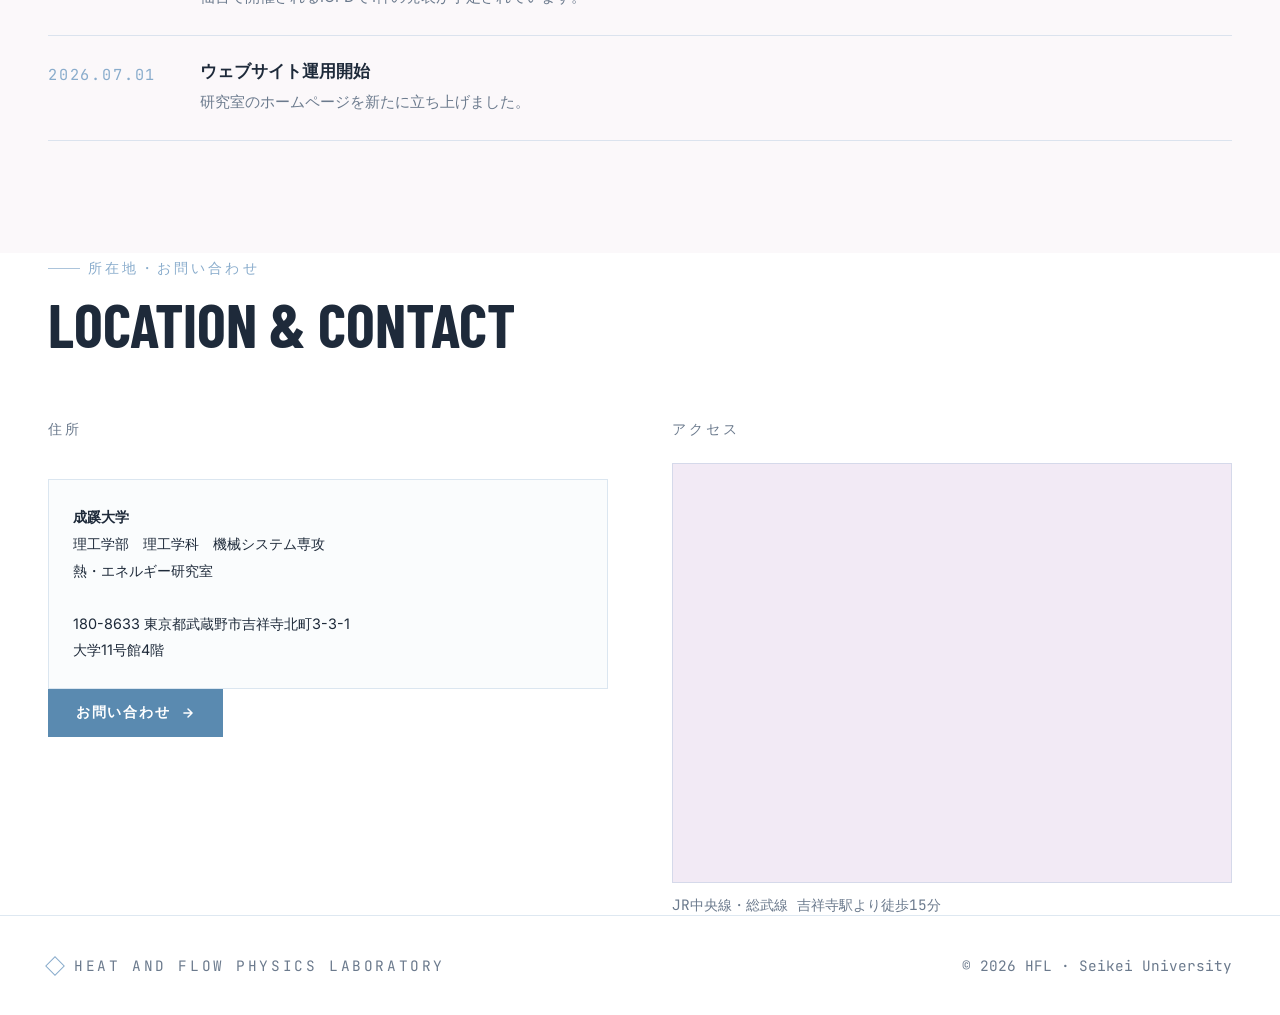
==== commit ba853b0f: "Add files via upload" ====
--- a/index.html
+++ b/index.html
@@ -1,13 +1,6 @@
 <!DOCTYPE html>
 <html lang="ja">
-<head><script src="https://make-iframe-init-v2.figma.site" blocking="render"></script>
-  <script type="module">import { injectIntoGlobalHook } from "/@react-refresh";
-injectIntoGlobalHook(window);
-window.$RefreshReg$ = () => {};
-window.$RefreshSig$ = () => (type) => type;</script>
-
-  <script type="module" src="/@vite/client"></script>
-
+<head>
 <meta charset="UTF-8">
 <!-- Google tag (gtag.js) -->
 <script async src="https://www.googletagmanager.com/gtag/js?id=G-VKR7DMPNJD"></script>
@@ -41,7 +34,7 @@
     <a href="#hero" class="logo"><span class="logo-d"></span><span class="logo-t">HFL</span></a>
     <ul class="nav-ul">
       <li><a href="#projects">Research</a></li>
-      <li><a href="#achievements">Achievements</a></li>
+      <li><a href="./achievements.html">Achievements</a></li>
       <li><a href="#join">For Students</a></li>
       <li><a href="#industry">Collaboration</a></li>
       <li><a href="#members">People</a></li>
@@ -274,33 +267,39 @@
     <div class="news-list">
 
       <article class="news-item fi">
-        <time class="news-date" datetime="2026-07-12">2026.07.12</time><div class="news-content">
-          <h3>Seikei&MIT Global Women's Technology Program開催</h3>
-          <p>西尾がMITと共同で企画運営する理系女子中高生向け教育プログラム（WTP-Global）が8/1から8/5まで開催されます。<br><a href="https://www.seikei.ac.jp/university/rikou/gwtp/" style="text-decoration: underline;">Seikei & MIT WTP専用ウェブサイトはこちら</a></p></div>
+        <time class="news-date" datetime="2026-08-05">2026.08.05</time><div class="news-content">
+          <h3>Seikei&MIT Global Women's Technology Program（WTP-Global）</h3>
+          <p>西尾がMIT-WTPと共同で企画運営する理系女子中高生向け教育プログラム（WTP-Global）が無事終了しました。<br><a href="https://www.seikei.ac.jp/university/rikou/gwtp/" style="text-decoration: underline;">Seikei & MIT WTP専用ウェブサイトはこちら</a></p></div>
+      </article>
+
+      <article class="news-item fi">
+        <time class="news-date" datetime="2026-07-31">2026.07.31</time><div class="news-content">
+          <h3>Seikei&MIT Global Women's Technology Program（WTP-Global）</h3>
+          <p>西尾が担当するWTP-Globalの記事が日刊工業新聞に掲載されました。記事は<a href="https://www.nikkan.co.jp/articles/view/00788169" style="text-decoration: underline;">こちら</a></p></div>
       </article>
 
       <article class="news-item fi">
         <time class="news-date" datetime="2026-07-09">2026.07.09</time><div class="news-content">
           <h3>講演情報</h3>
-          <p>第１０４期日本機械学会流体工学部門講演会で１件の発表が予定されています。</p></div>
+          <p>第104期日本機械学会流体工学部門講演会で2件の発表が予定されています。</p></div>
       </article>
 
       <article class="news-item fi">
         <time class="news-date" datetime="2026-07-01">2026.07.01</time><div class="news-content">
           <h3>講演情報</h3>
-          <p>日本機械学会２０２６年度年次大会で３件の発表が予定されています。</p></div>
+          <p>日本機械学会2026年度年次大会で3件の発表が予定されています。</p></div>
       </article>
 
       <article class="news-item fi">
         <time class="news-date" datetime="2026-07-01">2026.07.01</time><div class="news-content">
           <h3>講演情報</h3>
-          <p>アメリカで開催されるICJWSF2026で１件の発表が予定されています。</p></div>
+          <p>アメリカで開催されるICJWSF2026で1件の発表が予定されています。</p></div>
       </article>
 
       <article class="news-item fi">
         <time class="news-date" datetime="2026-07-01">2026.07.01</time><div class="news-content">
           <h3>講演情報</h3>
-          <p>仙台で開催されるICFDで１件の発表が予定されています。</p></div>
+          <p>仙台で開催されるICFDで1件の発表が予定されています。</p></div>
       </article>
     
       <article class="news-item fi">
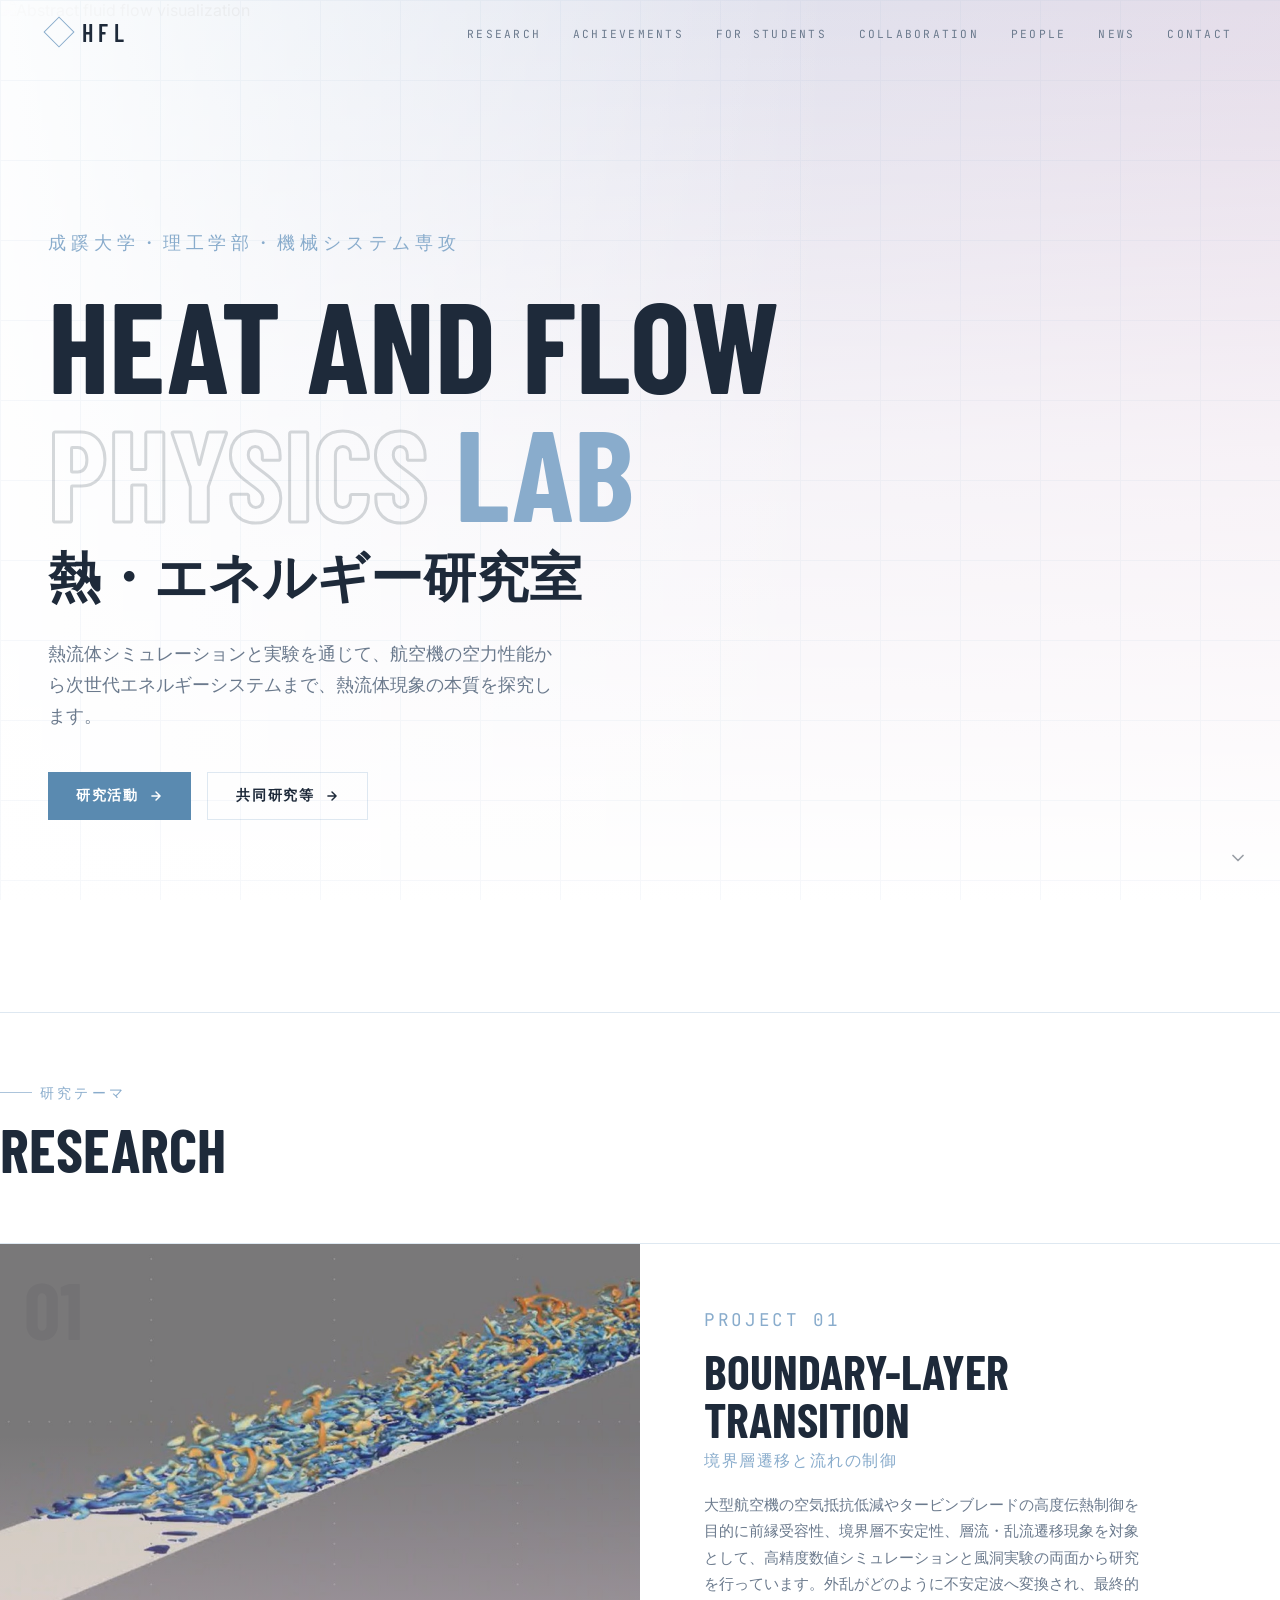
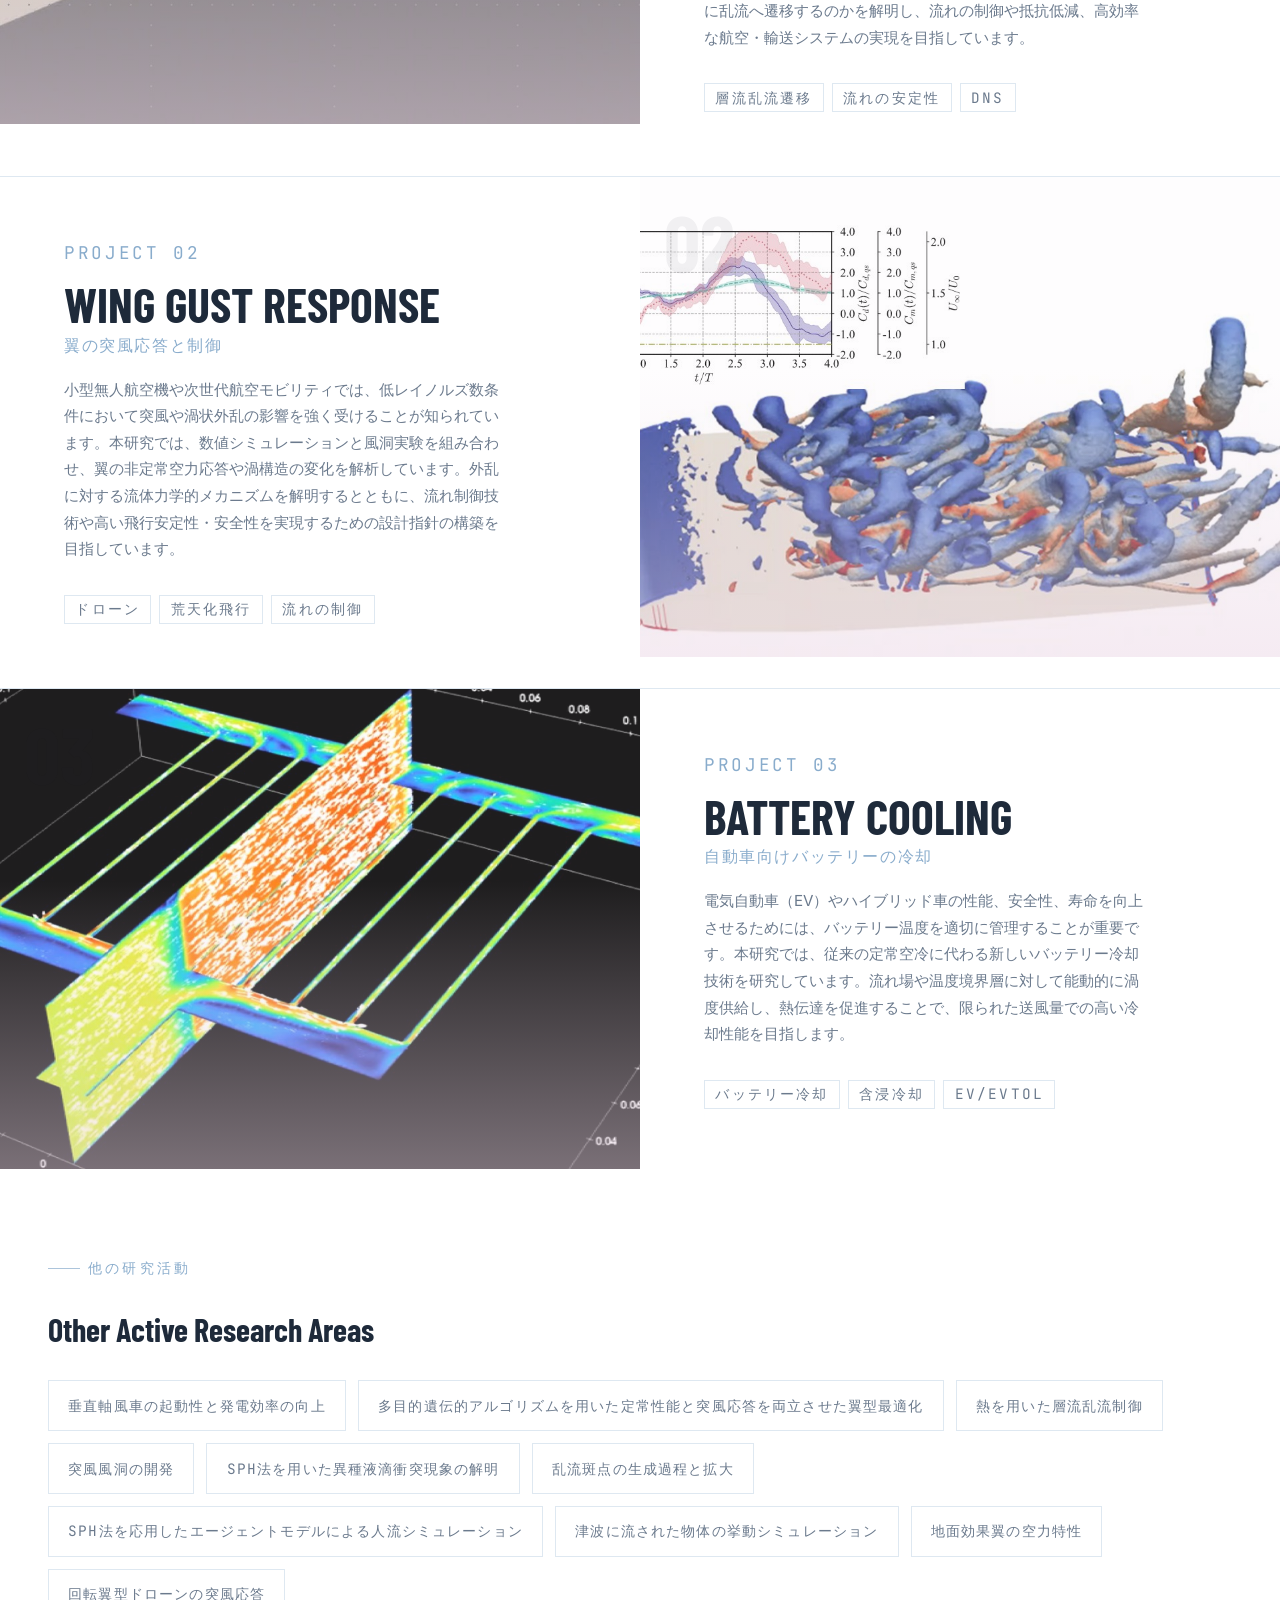
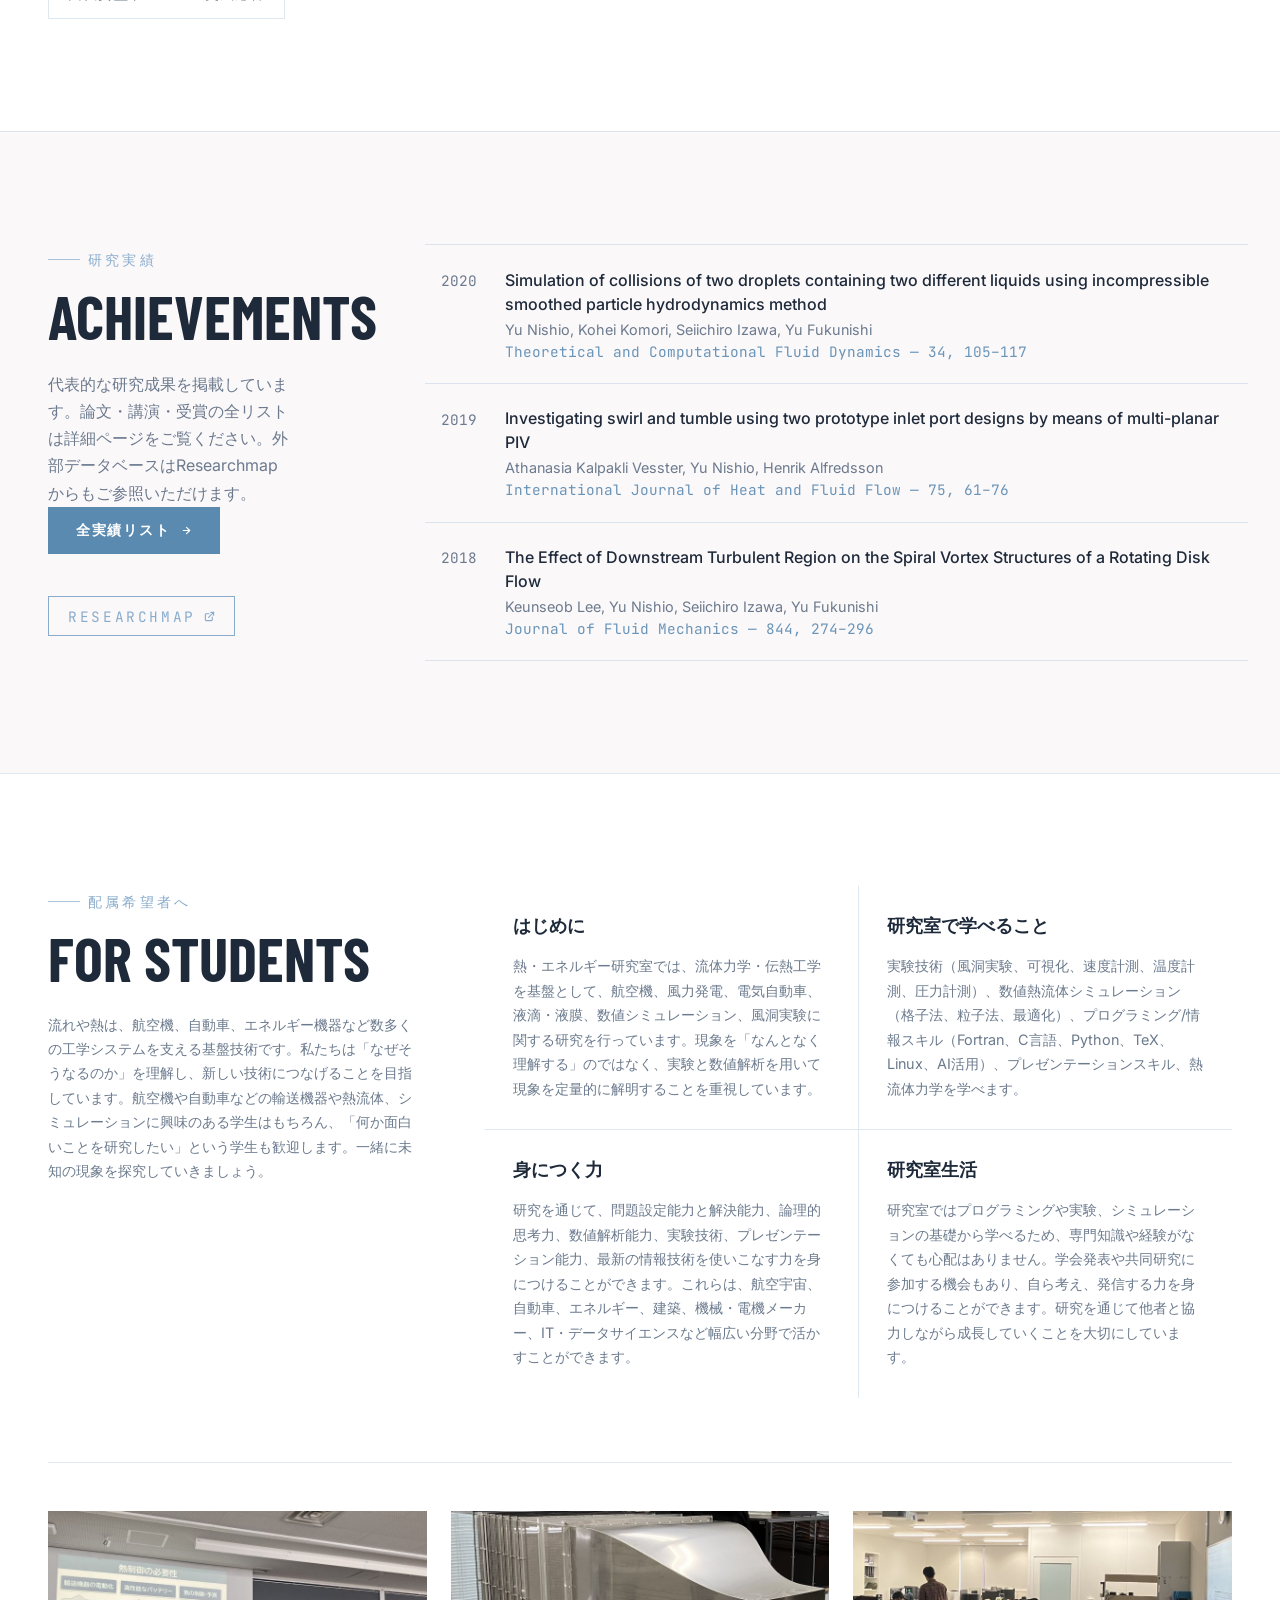
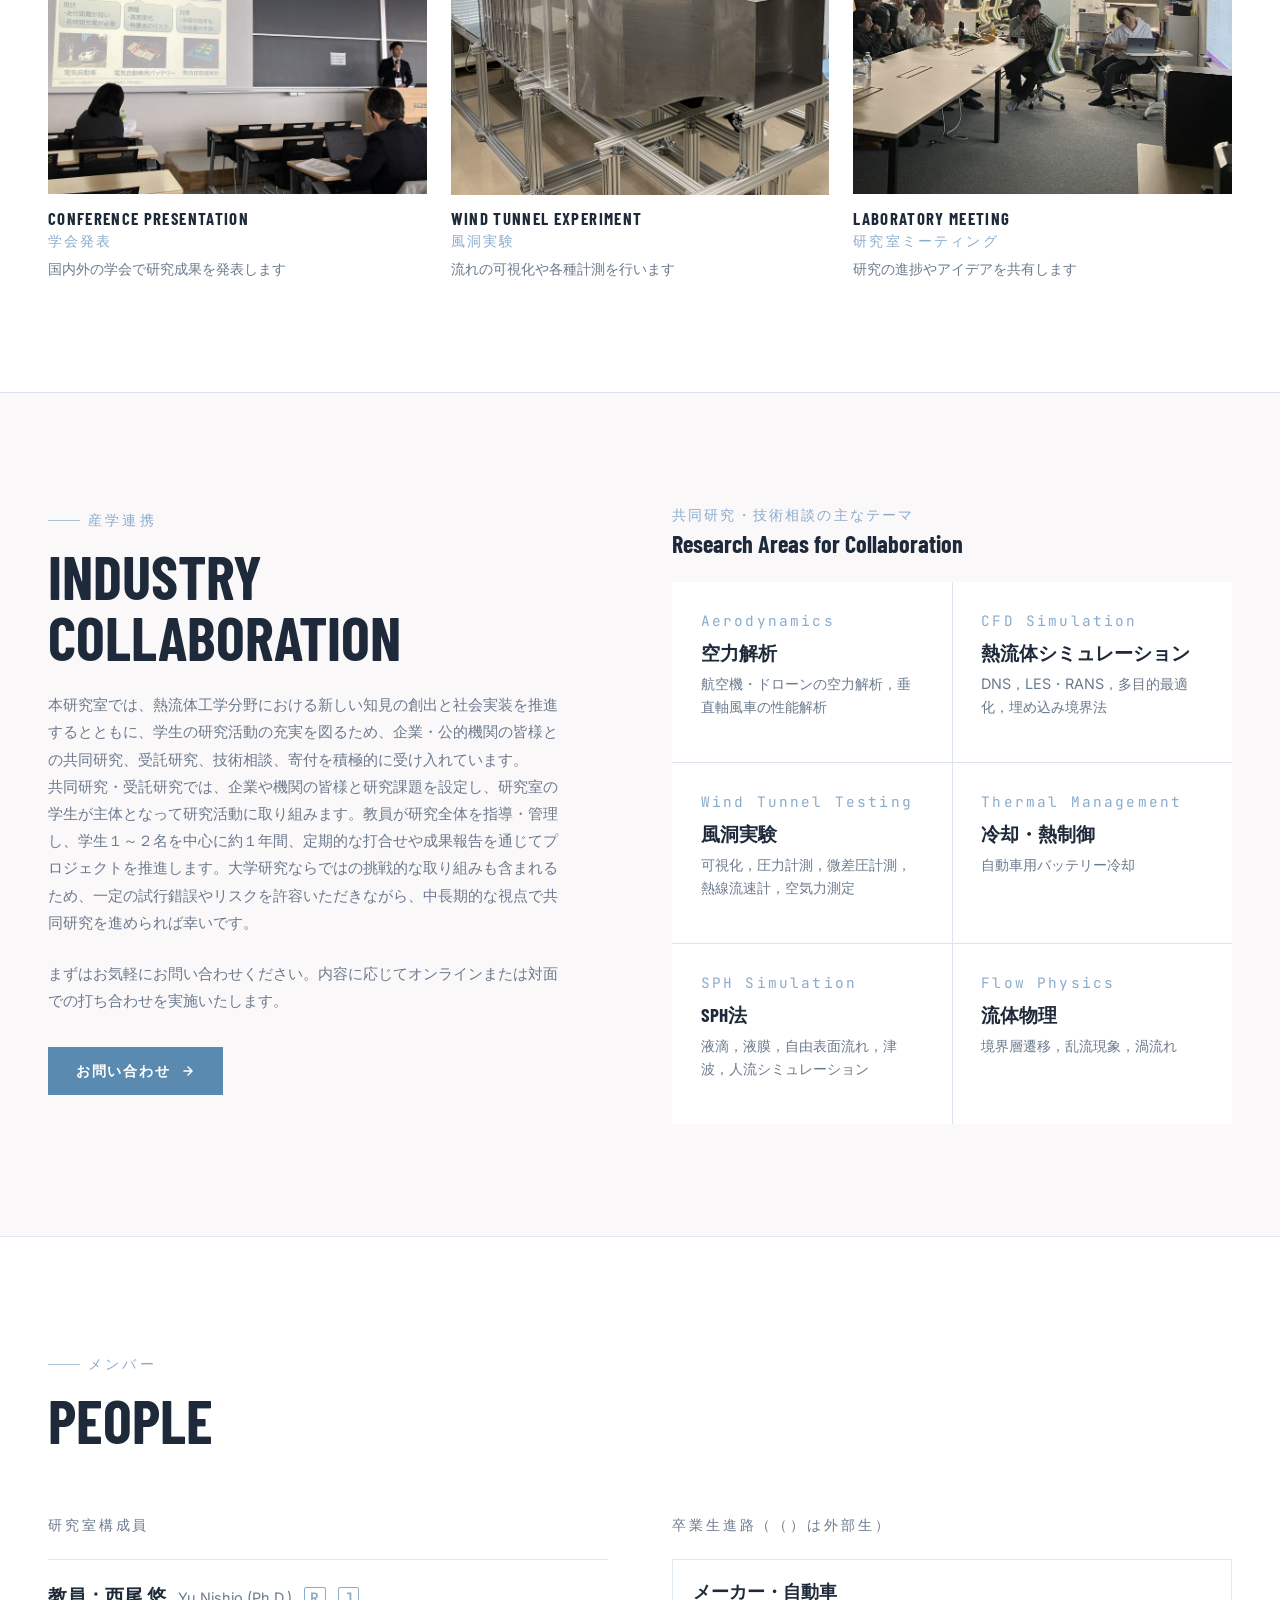
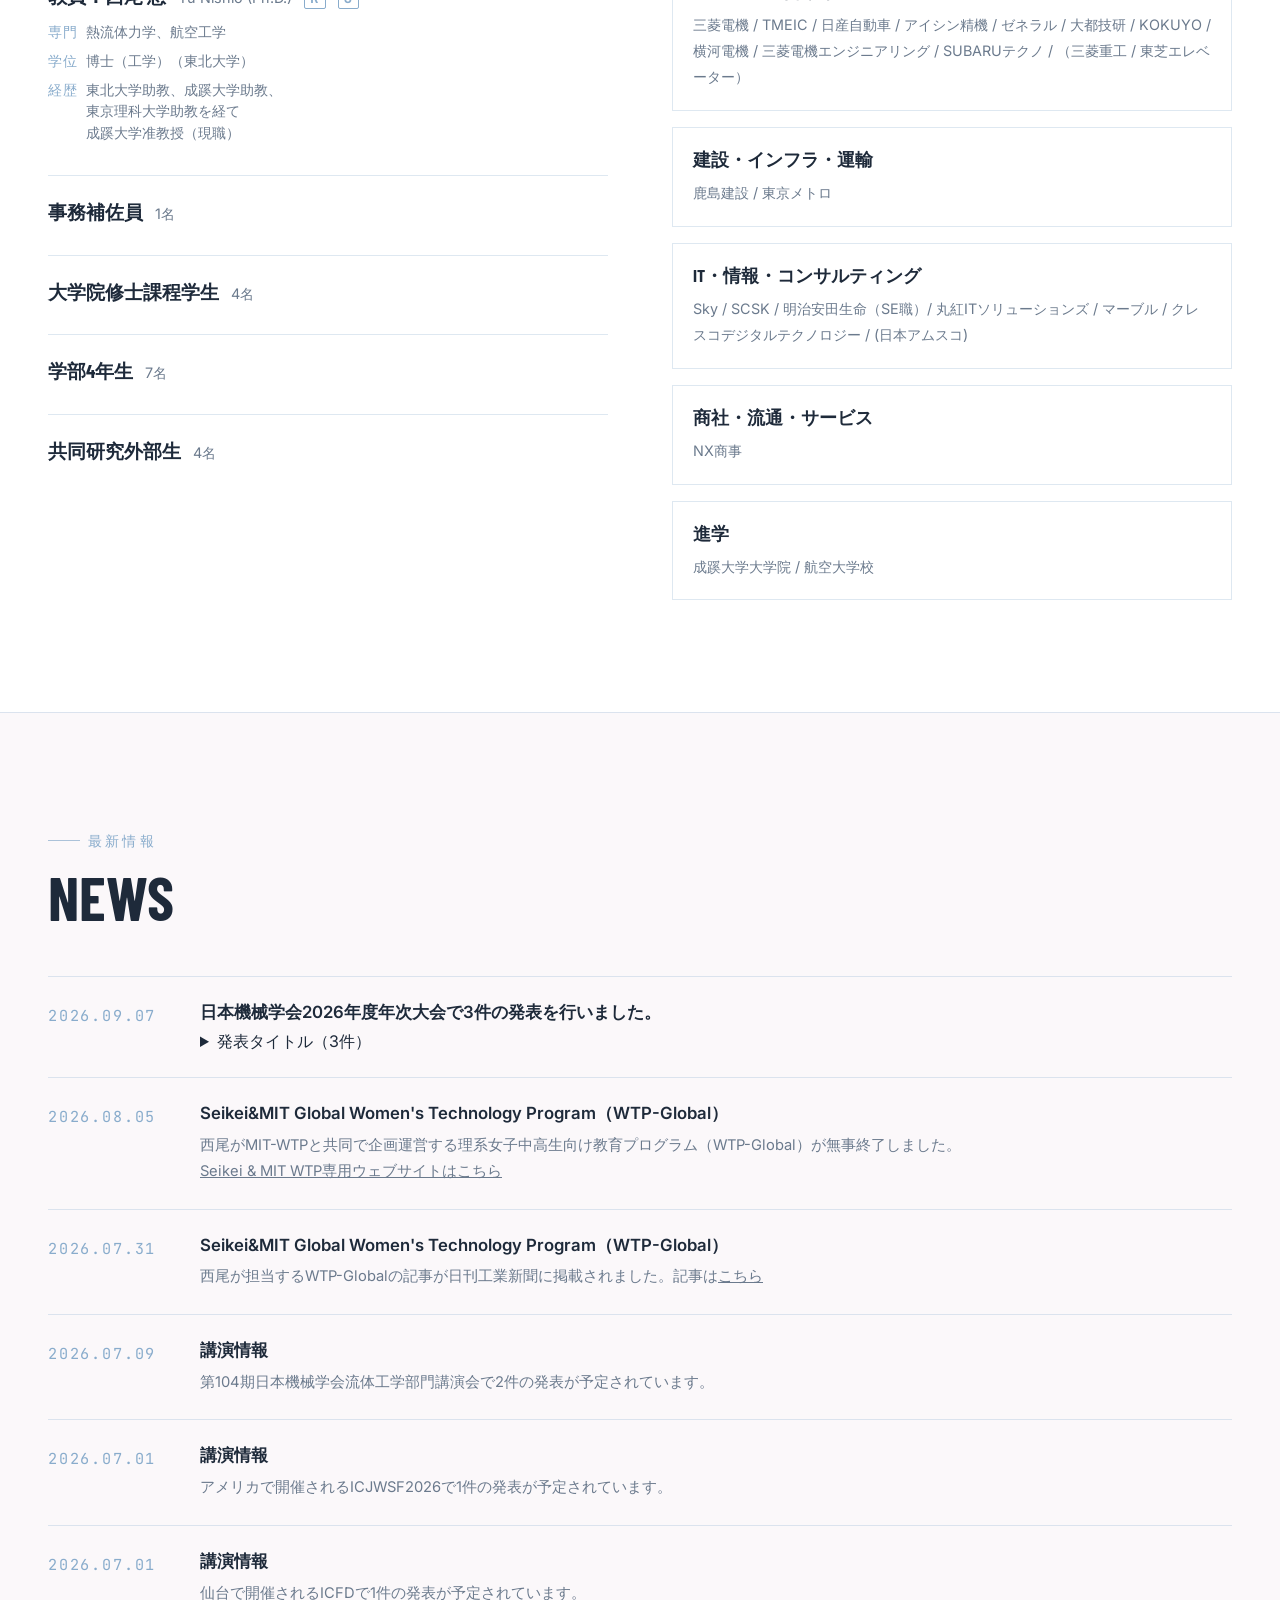
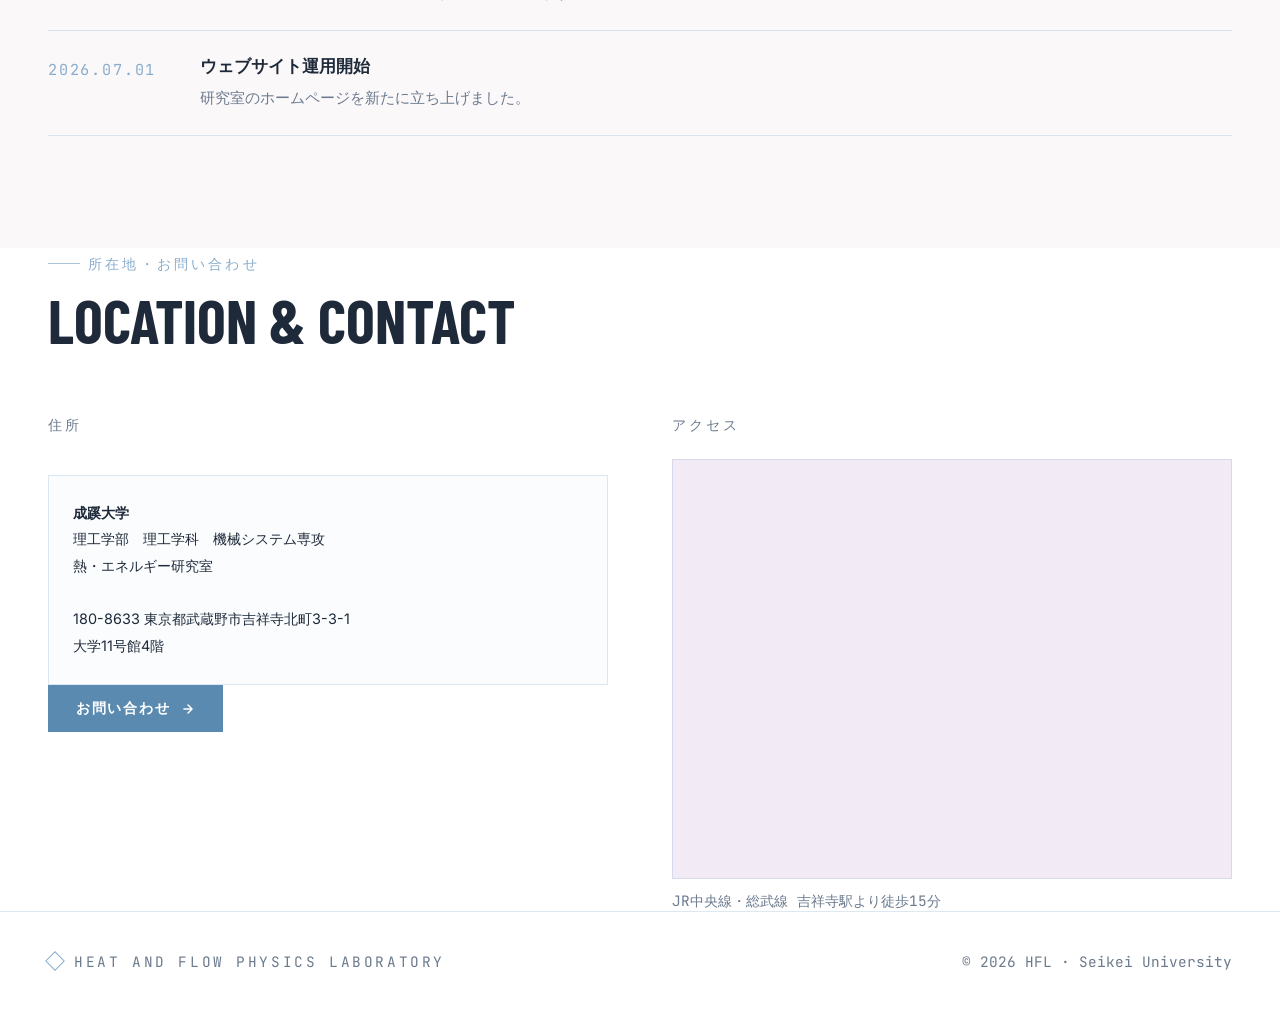
==== commit 84be7f83: "Add files via upload" ====
--- a/index.html
+++ b/index.html
@@ -265,6 +265,19 @@
       <h2 class="sh">News</h2>
     </div>
     <div class="news-list">
+      <article class="news-item fi">
+        <time class="news-date" datetime="2026-09-07">2026.09.07</time><div class="news-content">
+          <h3>日本機械学会2026年度年次大会で3件の発表を行いました。</h3>
+          <details>
+              <summary>発表タイトル（3件）</summary>
+              <ul>
+                  <li>空間的に濡れ性が変化する平板上における液滴挙動の数値シミュレーション</li>
+                  <li>等方性乱流を外乱とする孤立粗度付き平板上三次元境界層の受容性</li>
+                  <li>T型管路内発熱体に対する脈動流を用いた空気冷却の熱伝達促進効果</li>
+              </ul>
+          </details>
+        </div>
+      </article>
 
       <article class="news-item fi">
         <time class="news-date" datetime="2026-08-05">2026.08.05</time><div class="news-content">
@@ -282,12 +295,6 @@
         <time class="news-date" datetime="2026-07-09">2026.07.09</time><div class="news-content">
           <h3>講演情報</h3>
           <p>第104期日本機械学会流体工学部門講演会で2件の発表が予定されています。</p></div>
-      </article>
-
-      <article class="news-item fi">
-        <time class="news-date" datetime="2026-07-01">2026.07.01</time><div class="news-content">
-          <h3>講演情報</h3>
-          <p>日本機械学会2026年度年次大会で3件の発表が予定されています。</p></div>
       </article>
 
       <article class="news-item fi">
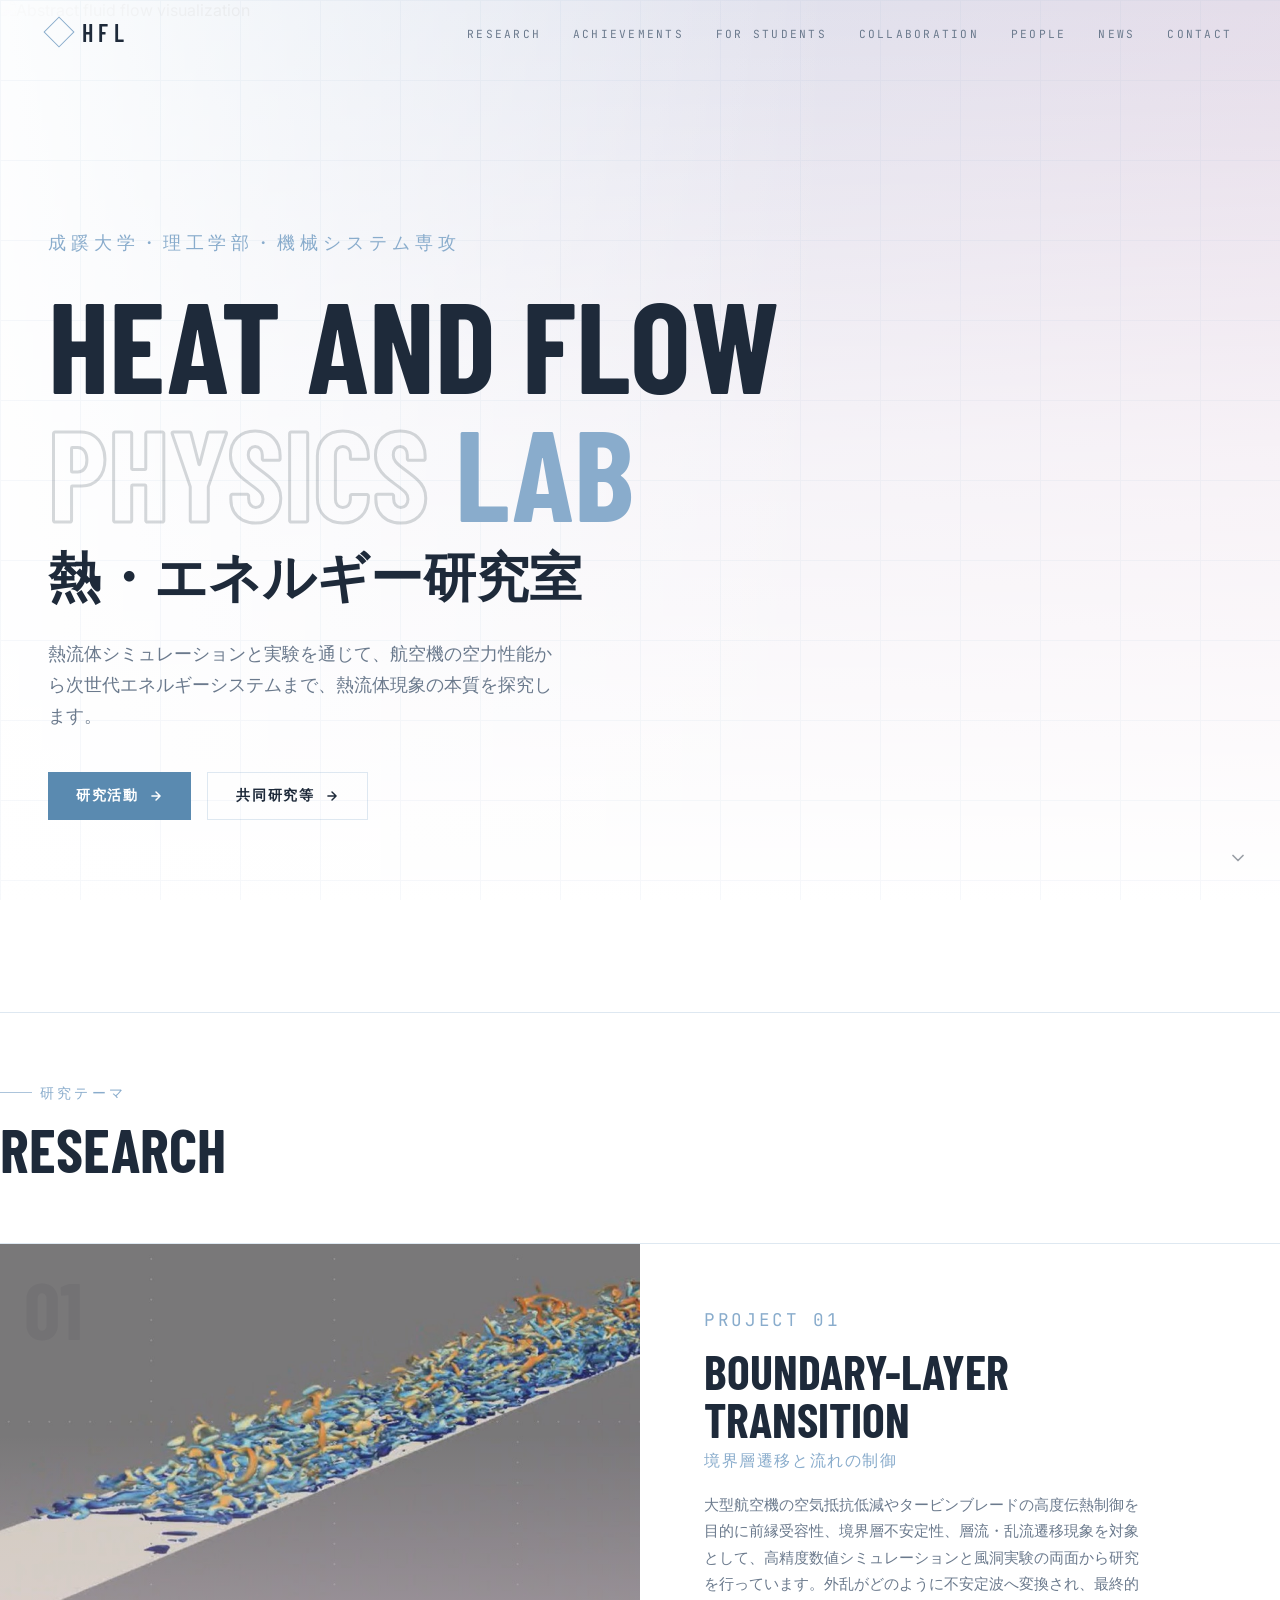
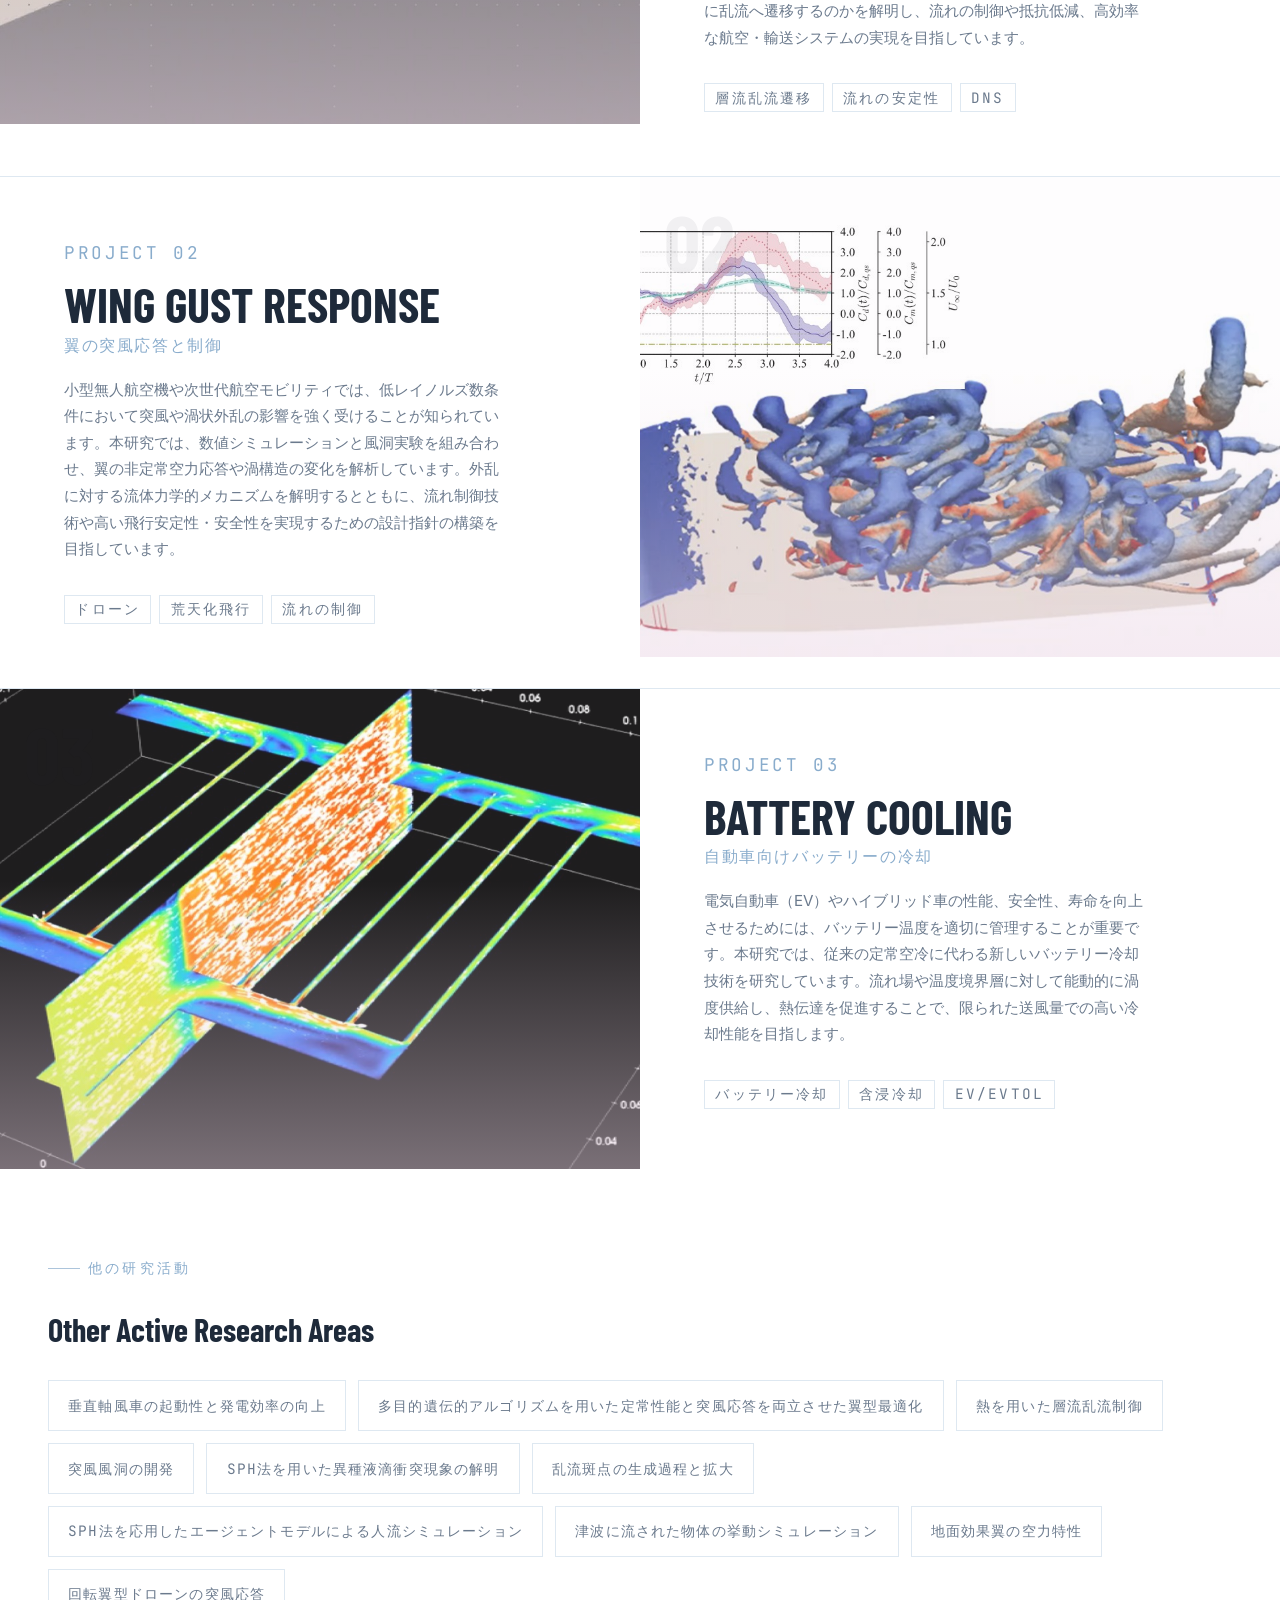
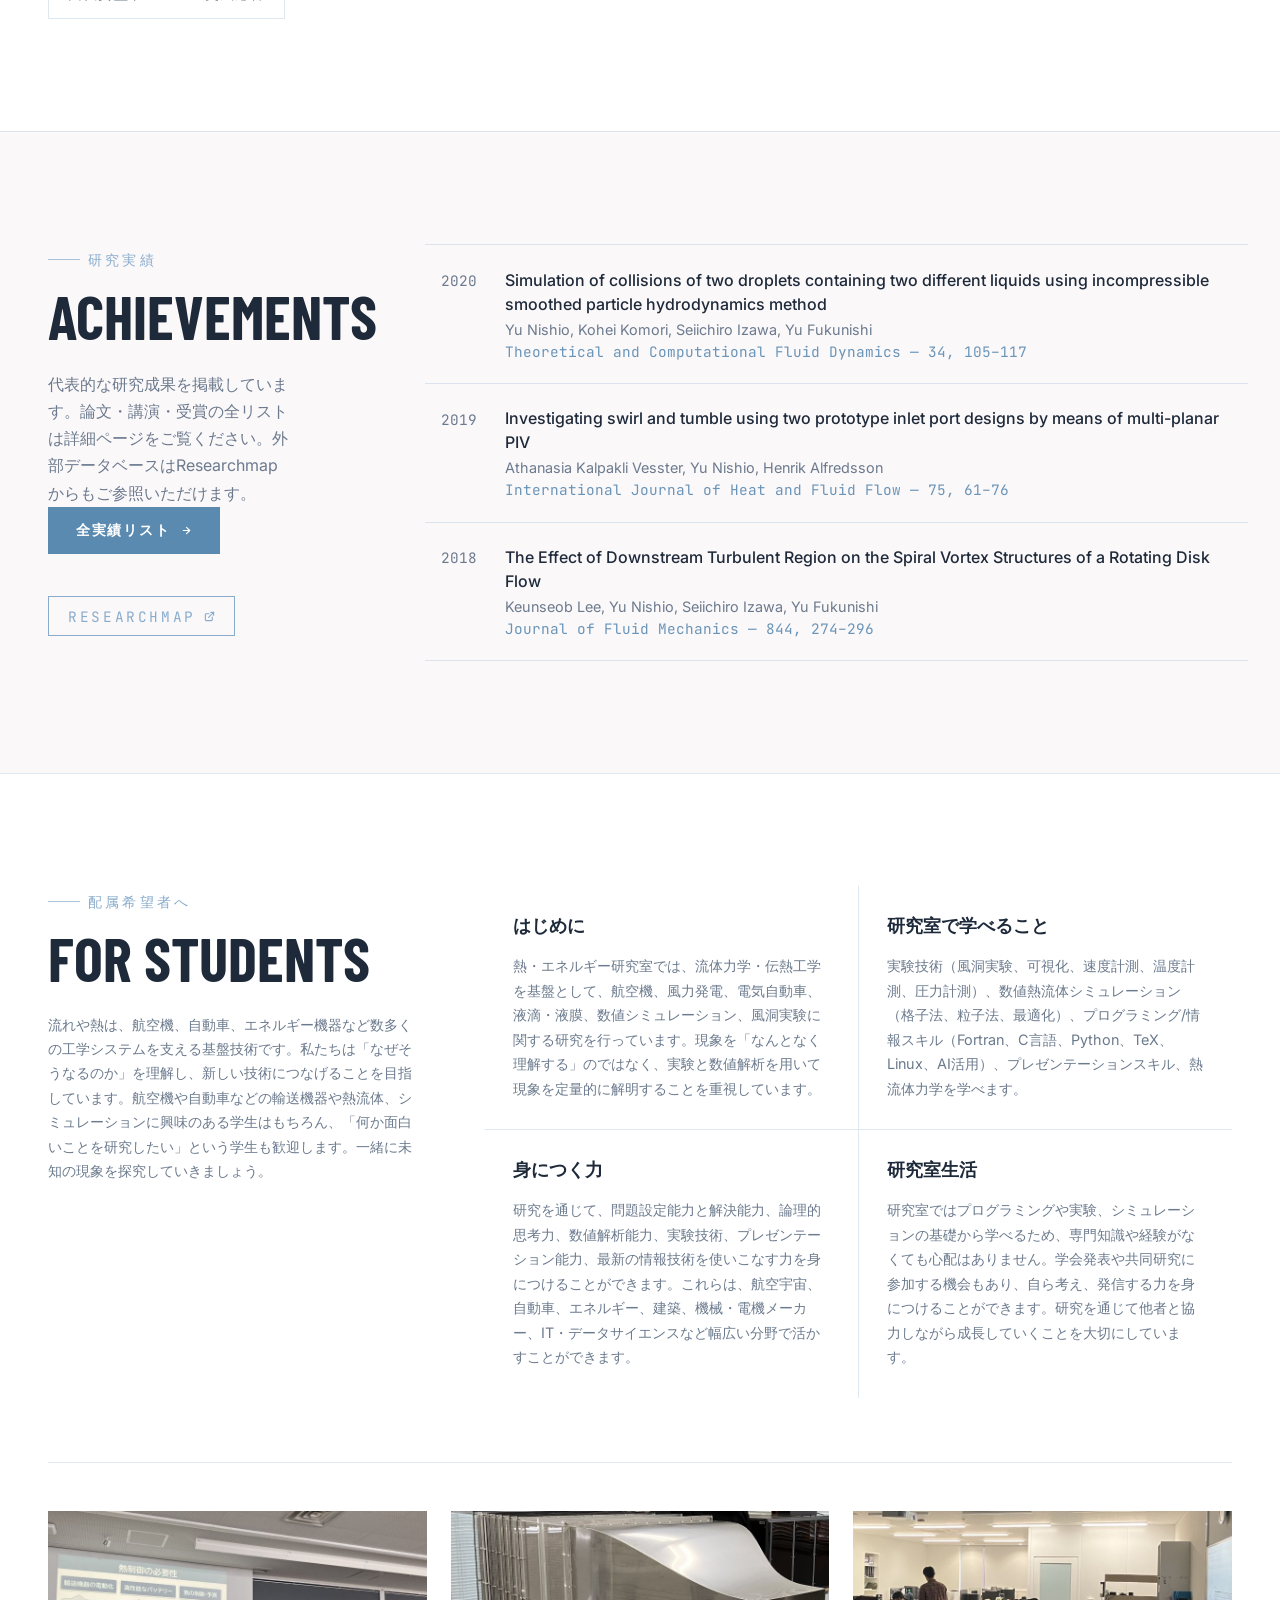
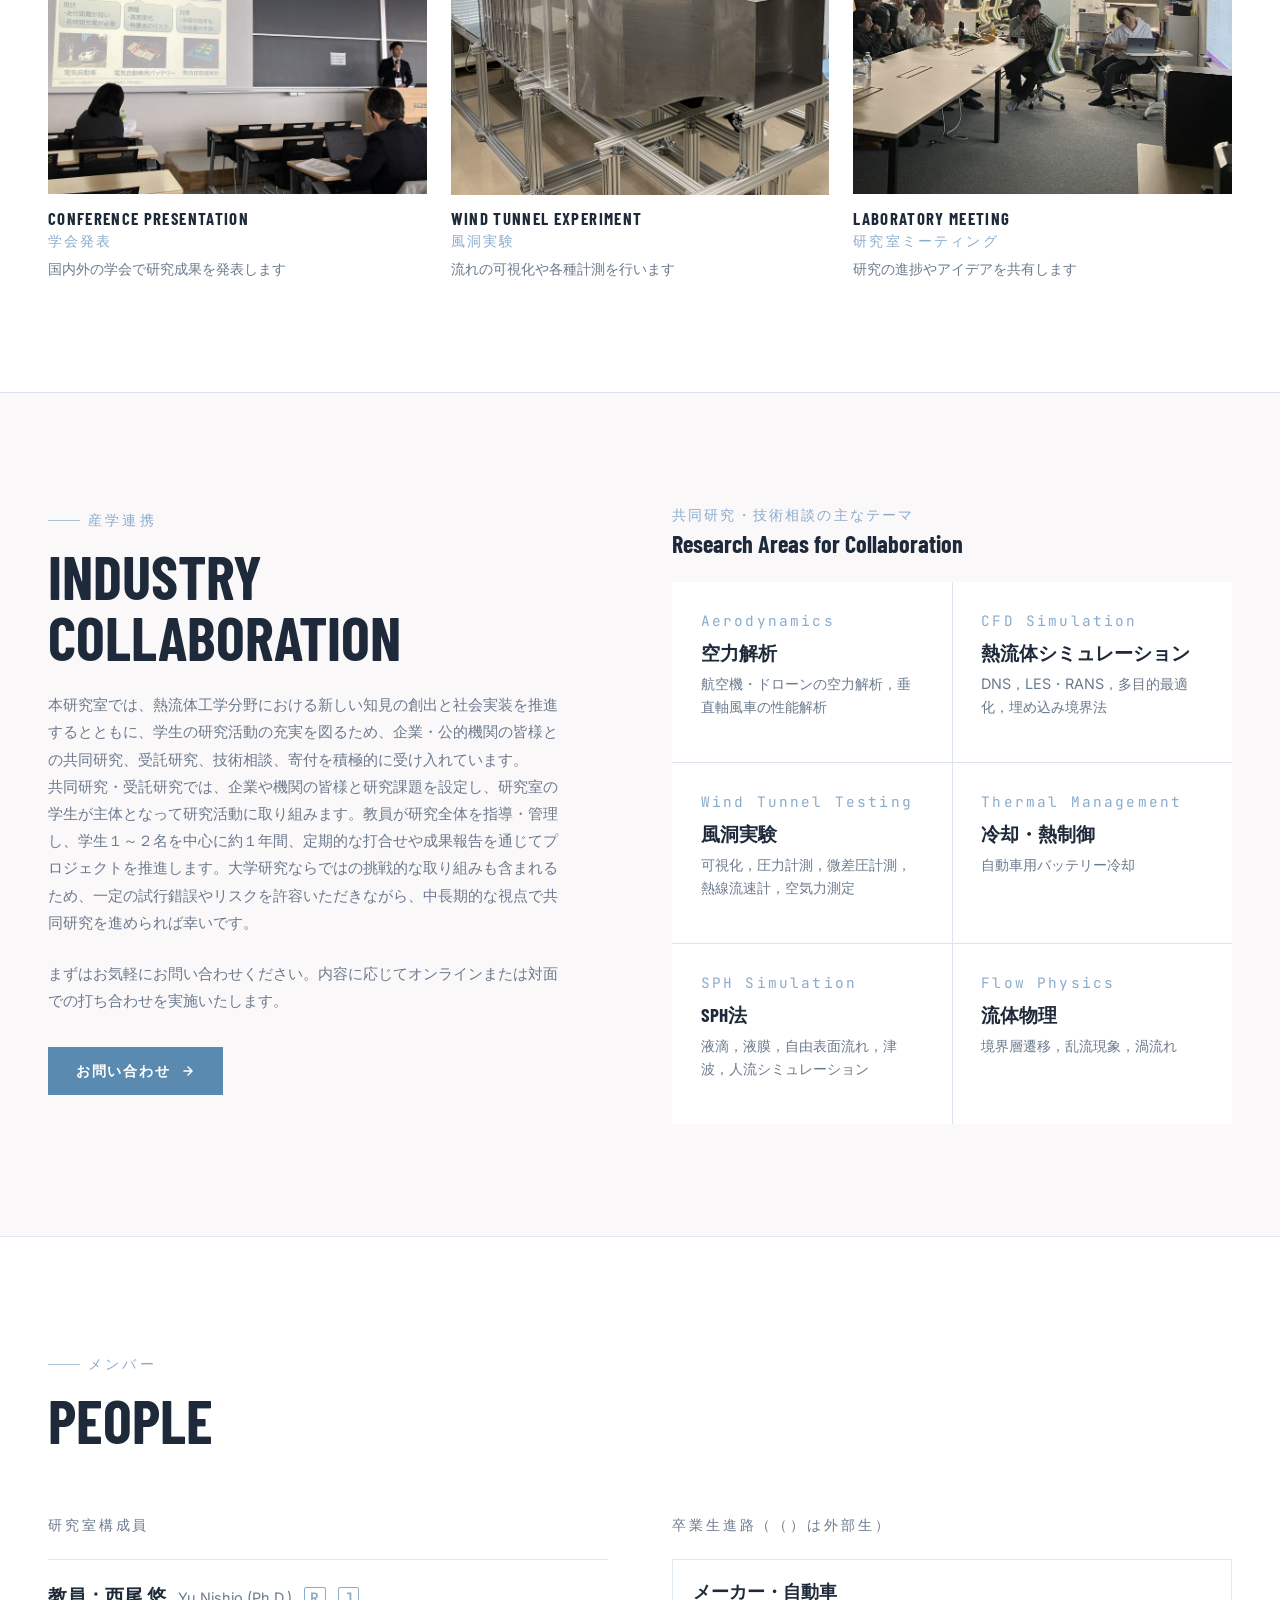
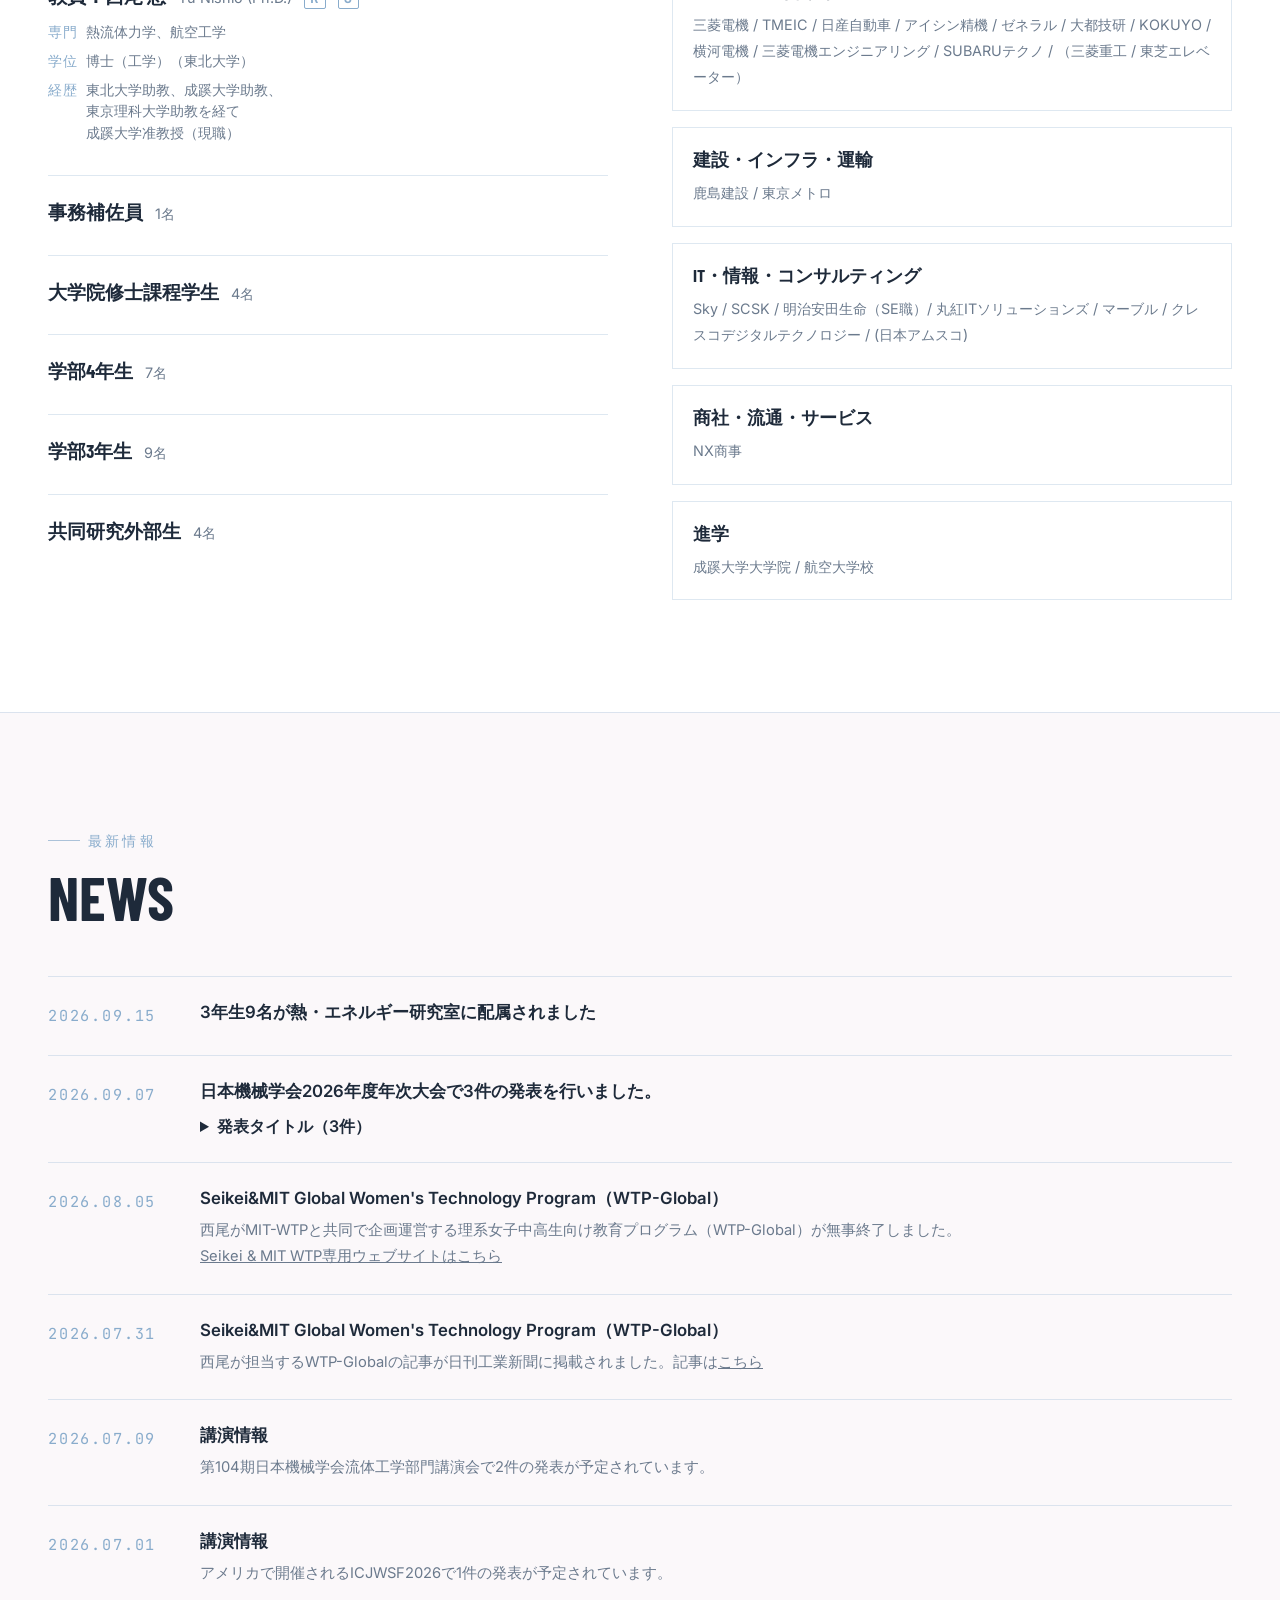
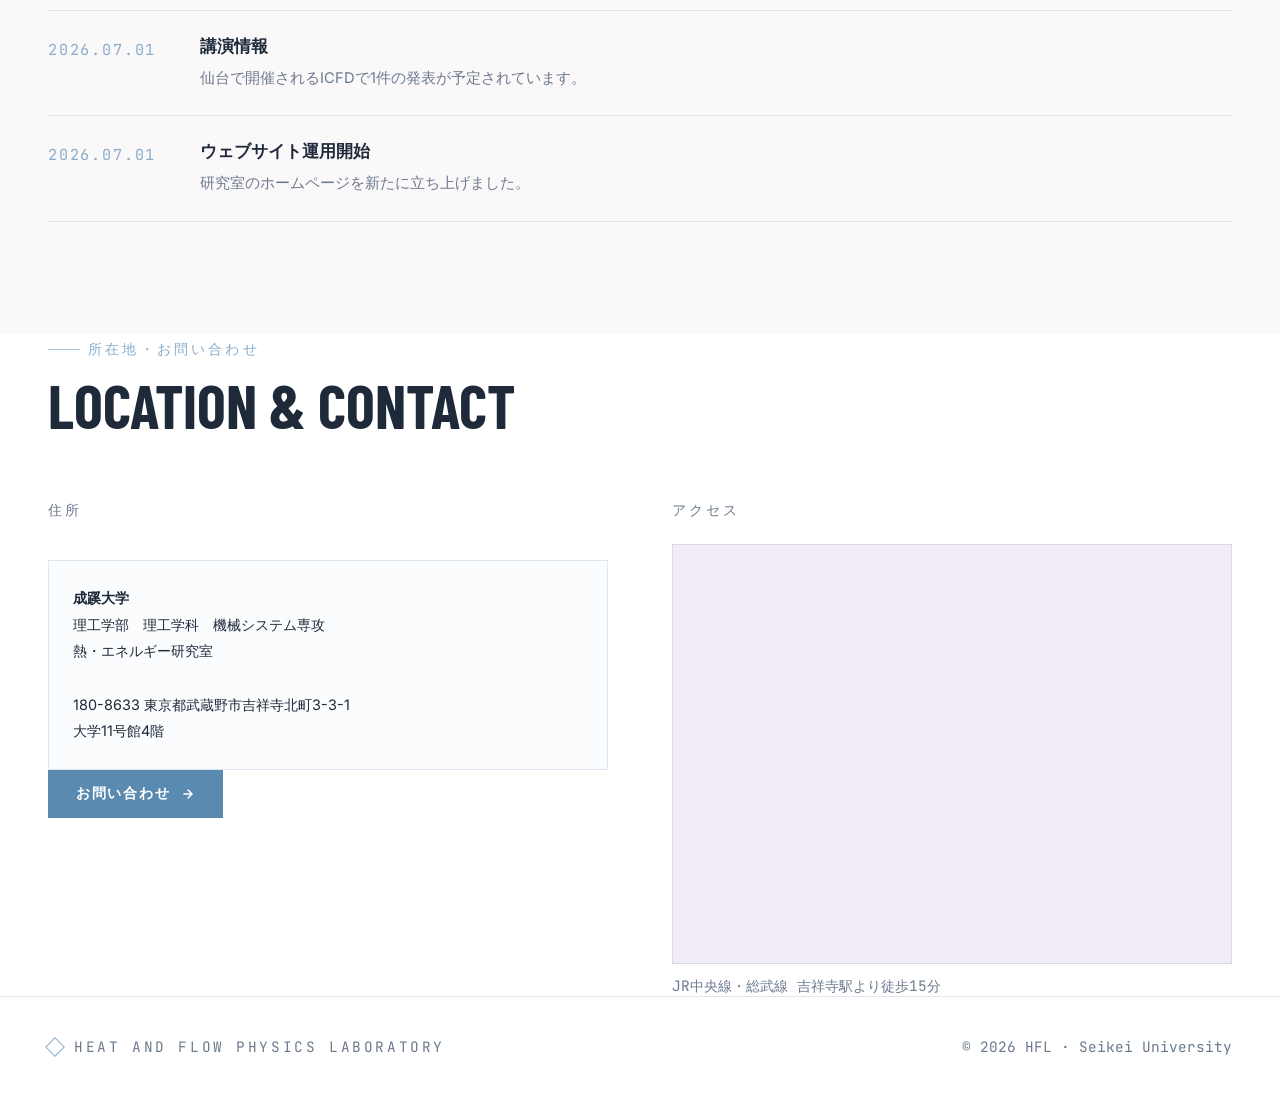
==== commit 7f87d60f: "Add files via upload" ====
--- a/index.html
+++ b/index.html
@@ -241,6 +241,7 @@
         <div class="fac-it fi"><div class="fac-nr"><span class="fac-n">事務補佐員</span><span class="fac-nj">1名</span></div></div>
         <div class="fac-it fi"><div class="fac-nr"><span class="fac-n">大学院修士課程学生</span><span class="fac-nj">4名</span></div></div>
         <div class="fac-it fi"><div class="fac-nr"><span class="fac-n">学部4年生</span><span class="fac-nj">7名</span></div></div>
+        <div class="fac-it fi"><div class="fac-nr"><span class="fac-n">学部3年生</span><span class="fac-nj">9名</span></div></div>
         <div class="fac-it fi"><div class="fac-nr"><span class="fac-n">共同研究外部生</span><span class="fac-nj">4名</span></div></div>
       </div>
       <div>
@@ -265,6 +266,12 @@
       <h2 class="sh">News</h2>
     </div>
     <div class="news-list">
+       <article class="news-item fi">
+        <time class="news-date" datetime="2026-09-15">2026.09.15</time><div class="news-content">
+          <h3>3年生9名が熱・エネルギー研究室に配属されました</h3>
+          </div>
+      </article>
+      
       <article class="news-item fi">
         <time class="news-date" datetime="2026-09-07">2026.09.07</time><div class="news-content">
           <h3>日本機械学会2026年度年次大会で3件の発表を行いました。</h3>
--- a/css/style.css
+++ b/css/style.css
@@ -199,4 +199,8 @@
 .news-item:hover{background:rgba(137,172,204,.05)}
 @media(max-width:768px){.news-item{grid-template-columns:1fr;gap:.5rem}.news-date{padding-top:0}}
 @media(max-width:768px){.h-cnt{padding:100px 1rem 4rem}}
-@media(max-width:480px){.h-h1{font-size:4.2rem}.h-h2{font-size:2.8rem}}+@media(max-width:480px){.h-h1{font-size:4.2rem}.h-h2{font-size:2.8rem}}
+.news-content details {margin-top: .8rem;}
+.news-content details ul {list-style: disc;padding-left: 1.5rem;margin-top:0.5rem;}
+.news-content summary{cursor:pointer;font-weight:600;color:var(--tx);}
+.news-content details li{color:var(--mu);line-height:1.8;margin-bottom:0.3rem;}
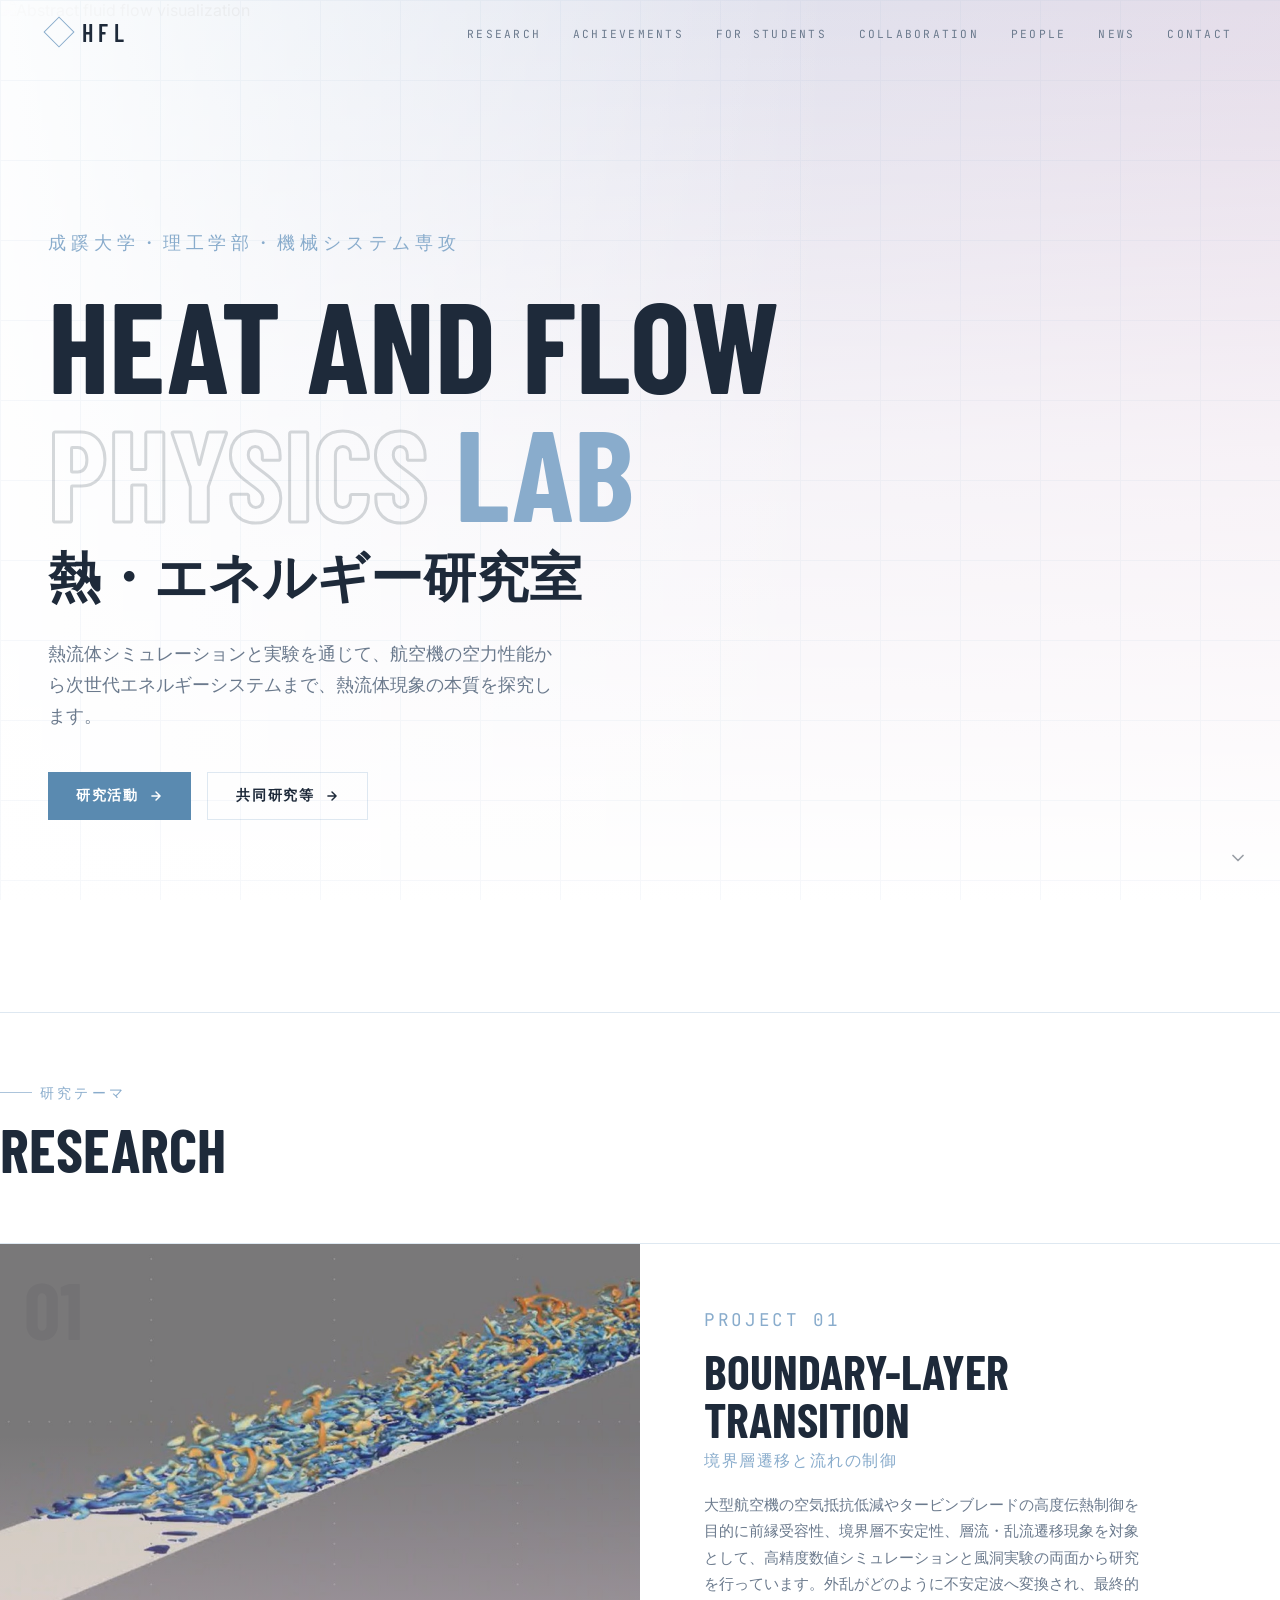
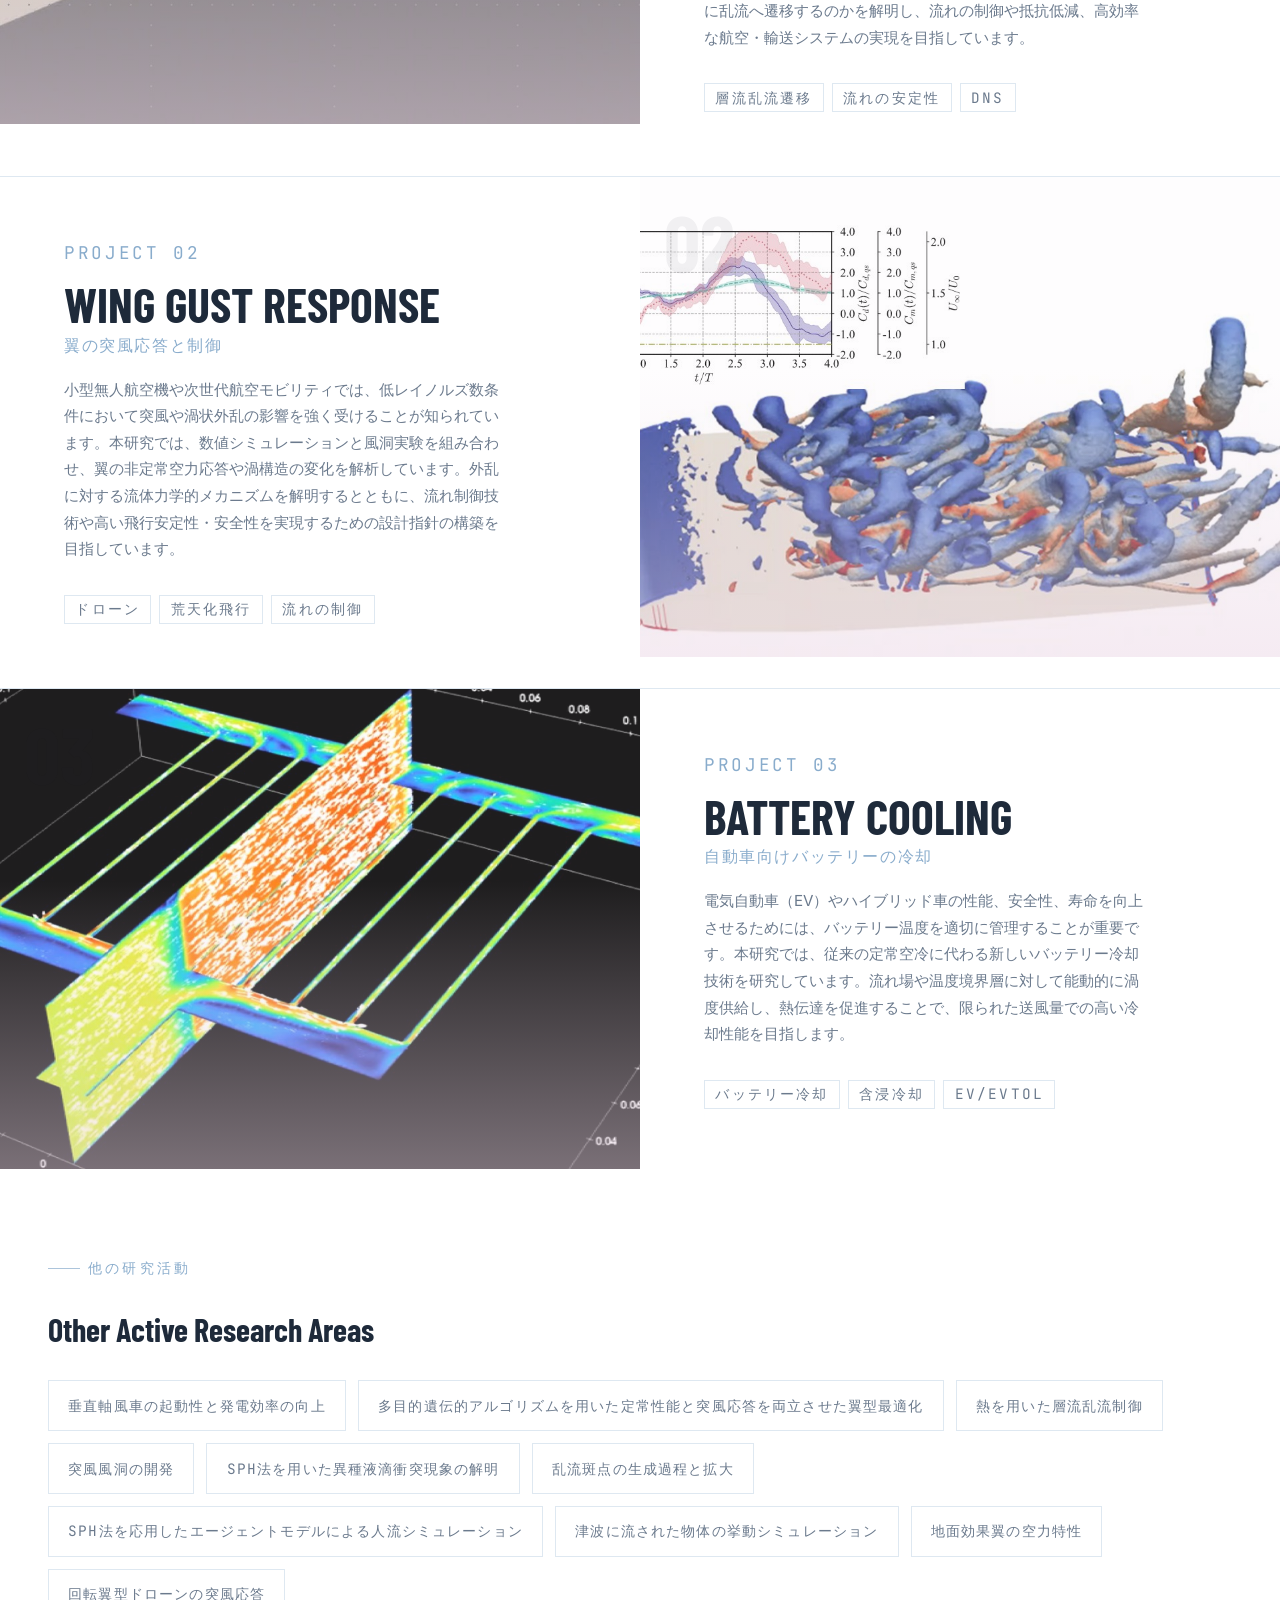
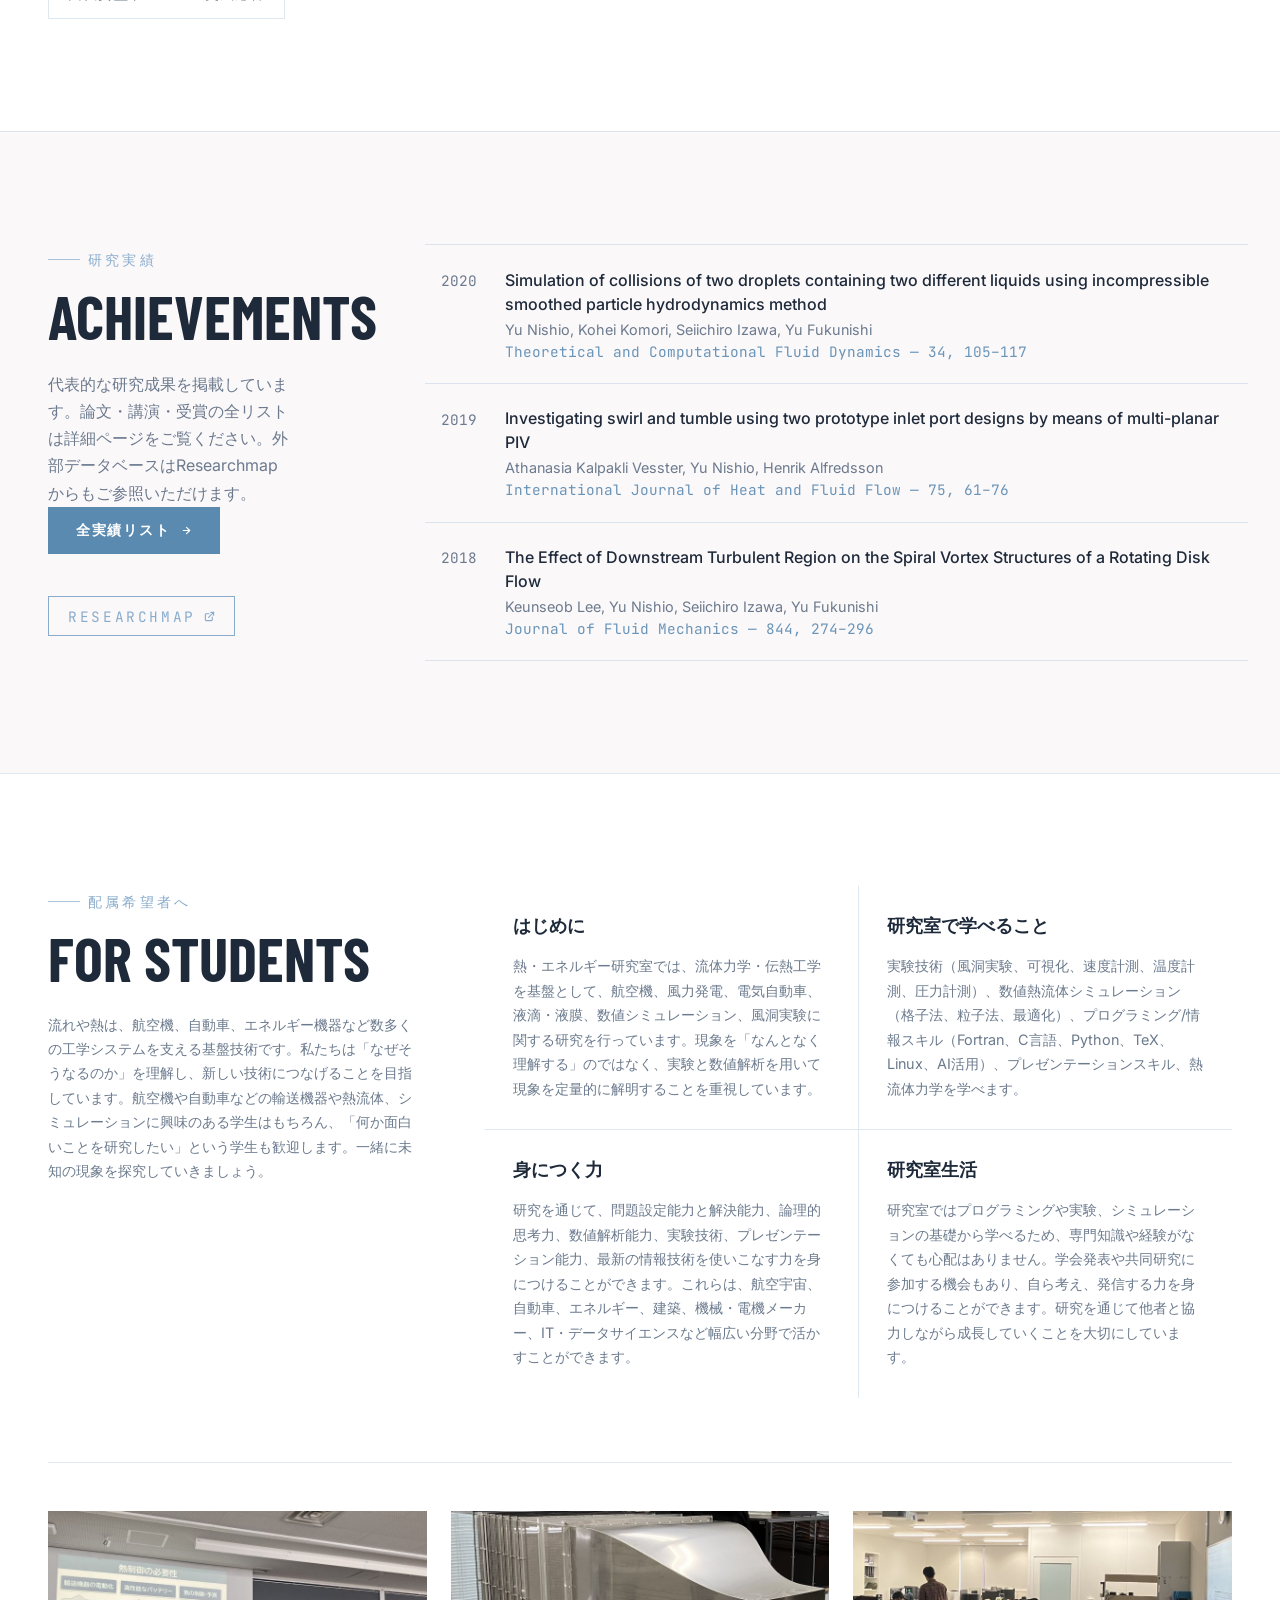
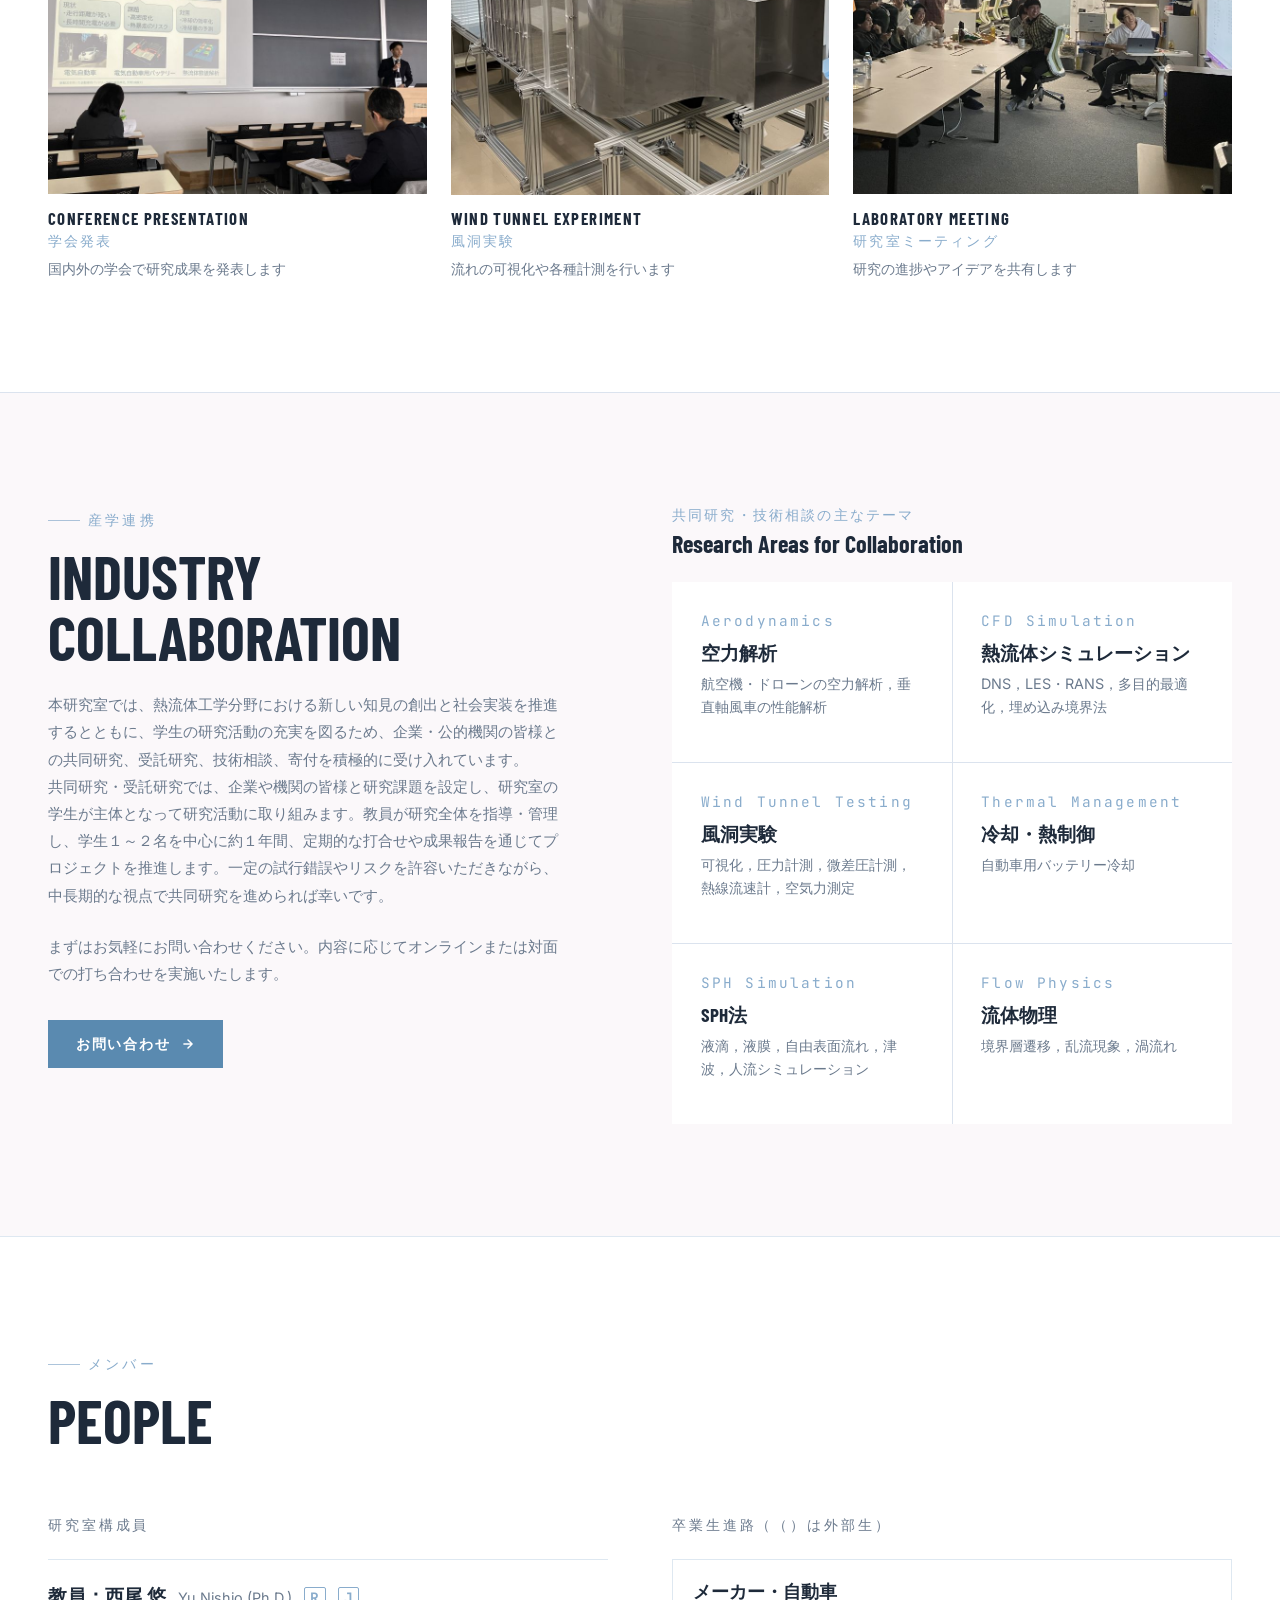
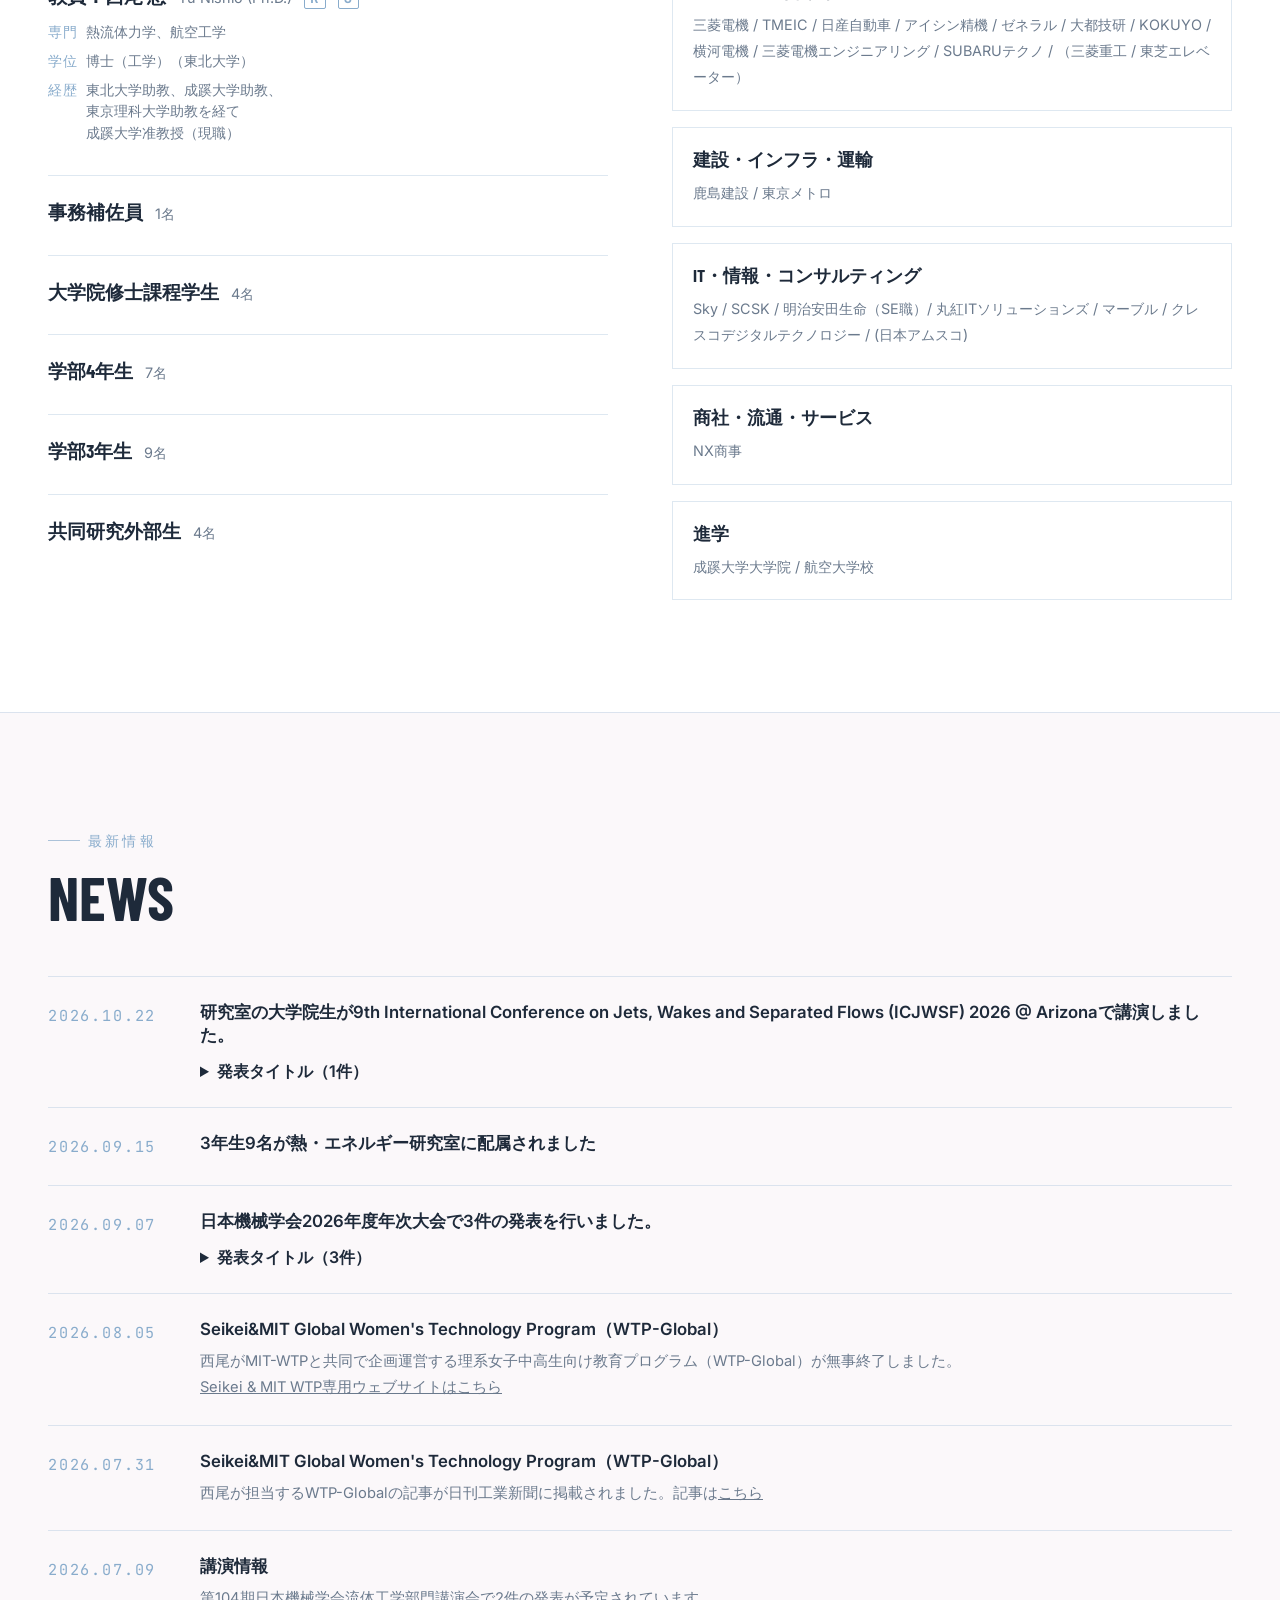
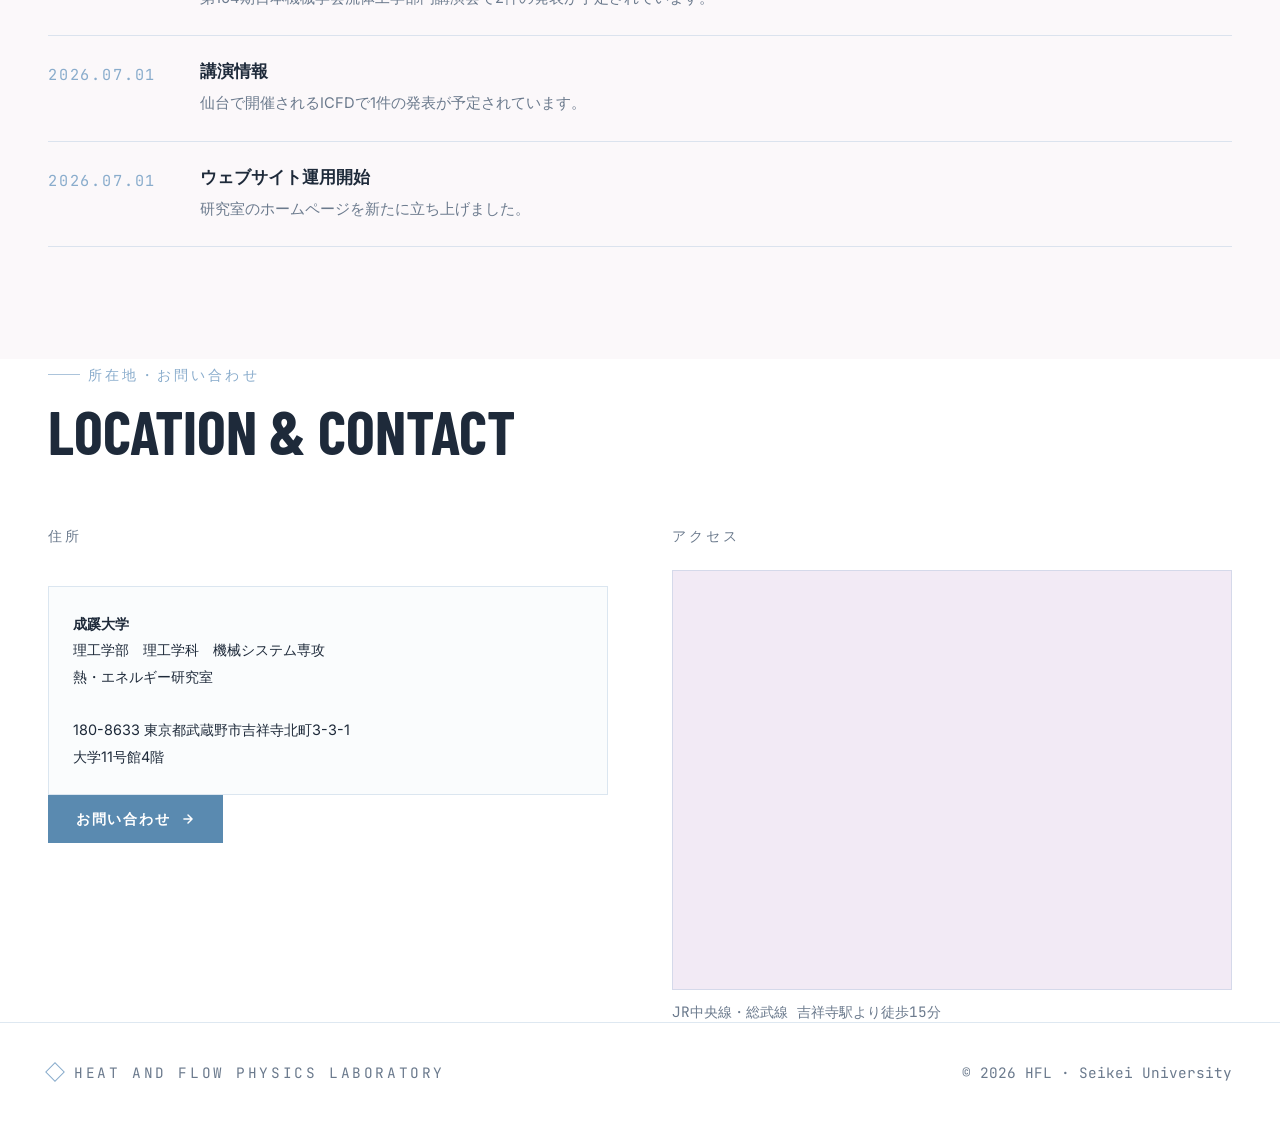
==== commit 57e56eb9: "Add files via upload" ====
--- a/index.html
+++ b/index.html
@@ -181,7 +181,7 @@
 
         <p>
          本研究室では、熱流体工学分野における新しい知見の創出と社会実装を推進するとともに、学生の研究活動の充実を図るため、企業・公的機関の皆様との共同研究、受託研究、技術相談、寄付を積極的に受け入れています。<br>
-         共同研究・受託研究では、企業や機関の皆様と研究課題を設定し、研究室の学生が主体となって研究活動に取り組みます。教員が研究全体を指導・管理し、学生１～２名を中心に約１年間、定期的な打合せや成果報告を通じてプロジェクトを推進します。大学研究ならではの挑戦的な取り組みも含まれるため、一定の試行錯誤やリスクを許容いただきながら、中長期的な視点で共同研究を進められば幸いです。
+         共同研究・受託研究では、企業や機関の皆様と研究課題を設定し、研究室の学生が主体となって研究活動に取り組みます。教員が研究全体を指導・管理し、学生１～２名を中心に約１年間、定期的な打合せや成果報告を通じてプロジェクトを推進します。一定の試行錯誤やリスクを許容いただきながら、中長期的な視点で共同研究を進められば幸いです。
         </p>
         <p>
           まずはお気軽にお問い合わせください。内容に応じてオンラインまたは対面での打ち合わせを実施いたします。
@@ -265,6 +265,19 @@
       <span class="lbl">最新情報</span>
       <h2 class="sh">News</h2>
     </div>
+
+    <article class="news-item fi">
+        <time class="news-date" datetime="2026-10-22">2026.10.22</time><div class="news-content">
+          <h3>研究室の大学院生が9th International Conference on Jets, Wakes and Separated Flows (ICJWSF) 2026 @ Arizonaで講演しました。</h3>
+          <details>
+              <summary>発表タイトル（1件）</summary>
+              <ul>
+                  <li>Receptivity of External Disturbances to a Three-Dimensional Boundary Layer Formed on a Flat Plate with an Isolated Roughness Element</li>
+              </ul>
+          </details>
+        </div>
+      </article>
+
     <div class="news-list">
        <article class="news-item fi">
         <time class="news-date" datetime="2026-09-15">2026.09.15</time><div class="news-content">
@@ -307,12 +320,6 @@
       <article class="news-item fi">
         <time class="news-date" datetime="2026-07-01">2026.07.01</time><div class="news-content">
           <h3>講演情報</h3>
-          <p>アメリカで開催されるICJWSF2026で1件の発表が予定されています。</p></div>
-      </article>
-
-      <article class="news-item fi">
-        <time class="news-date" datetime="2026-07-01">2026.07.01</time><div class="news-content">
-          <h3>講演情報</h3>
           <p>仙台で開催されるICFDで1件の発表が予定されています。</p></div>
       </article>
     
